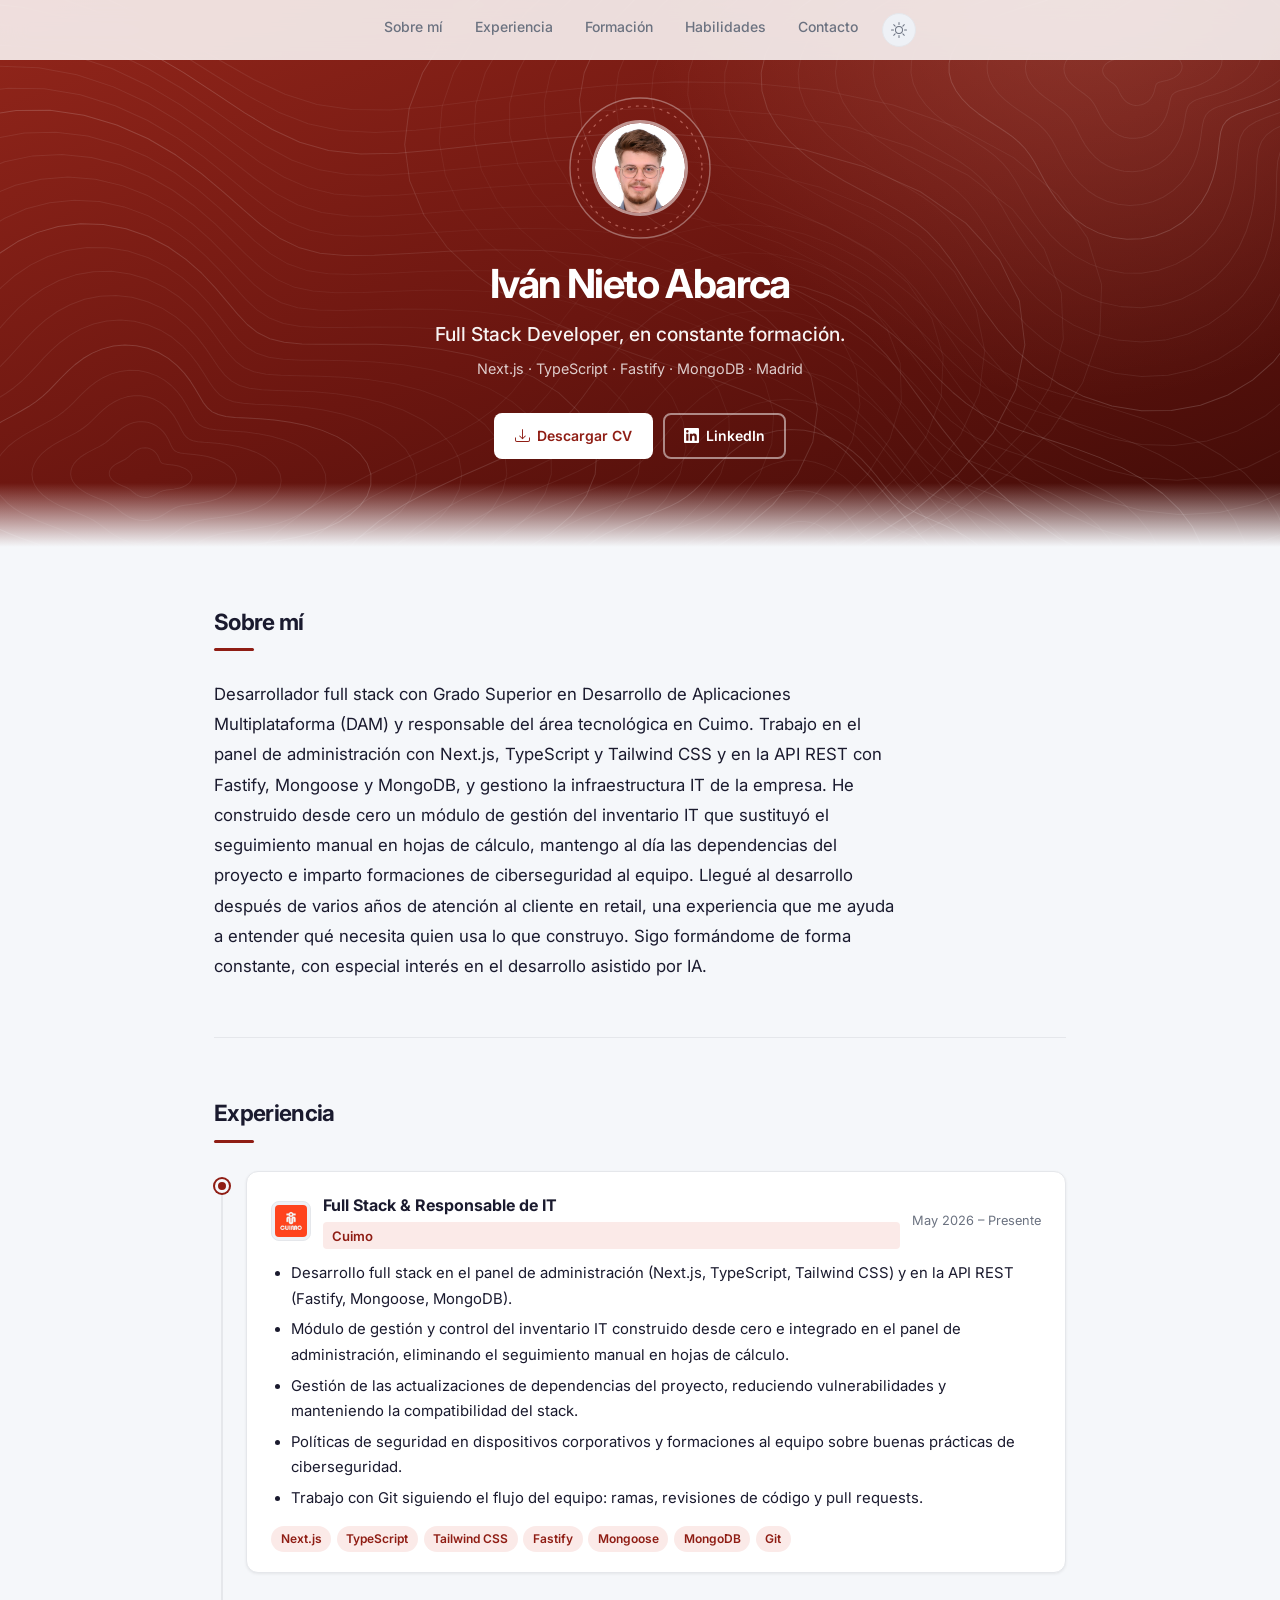
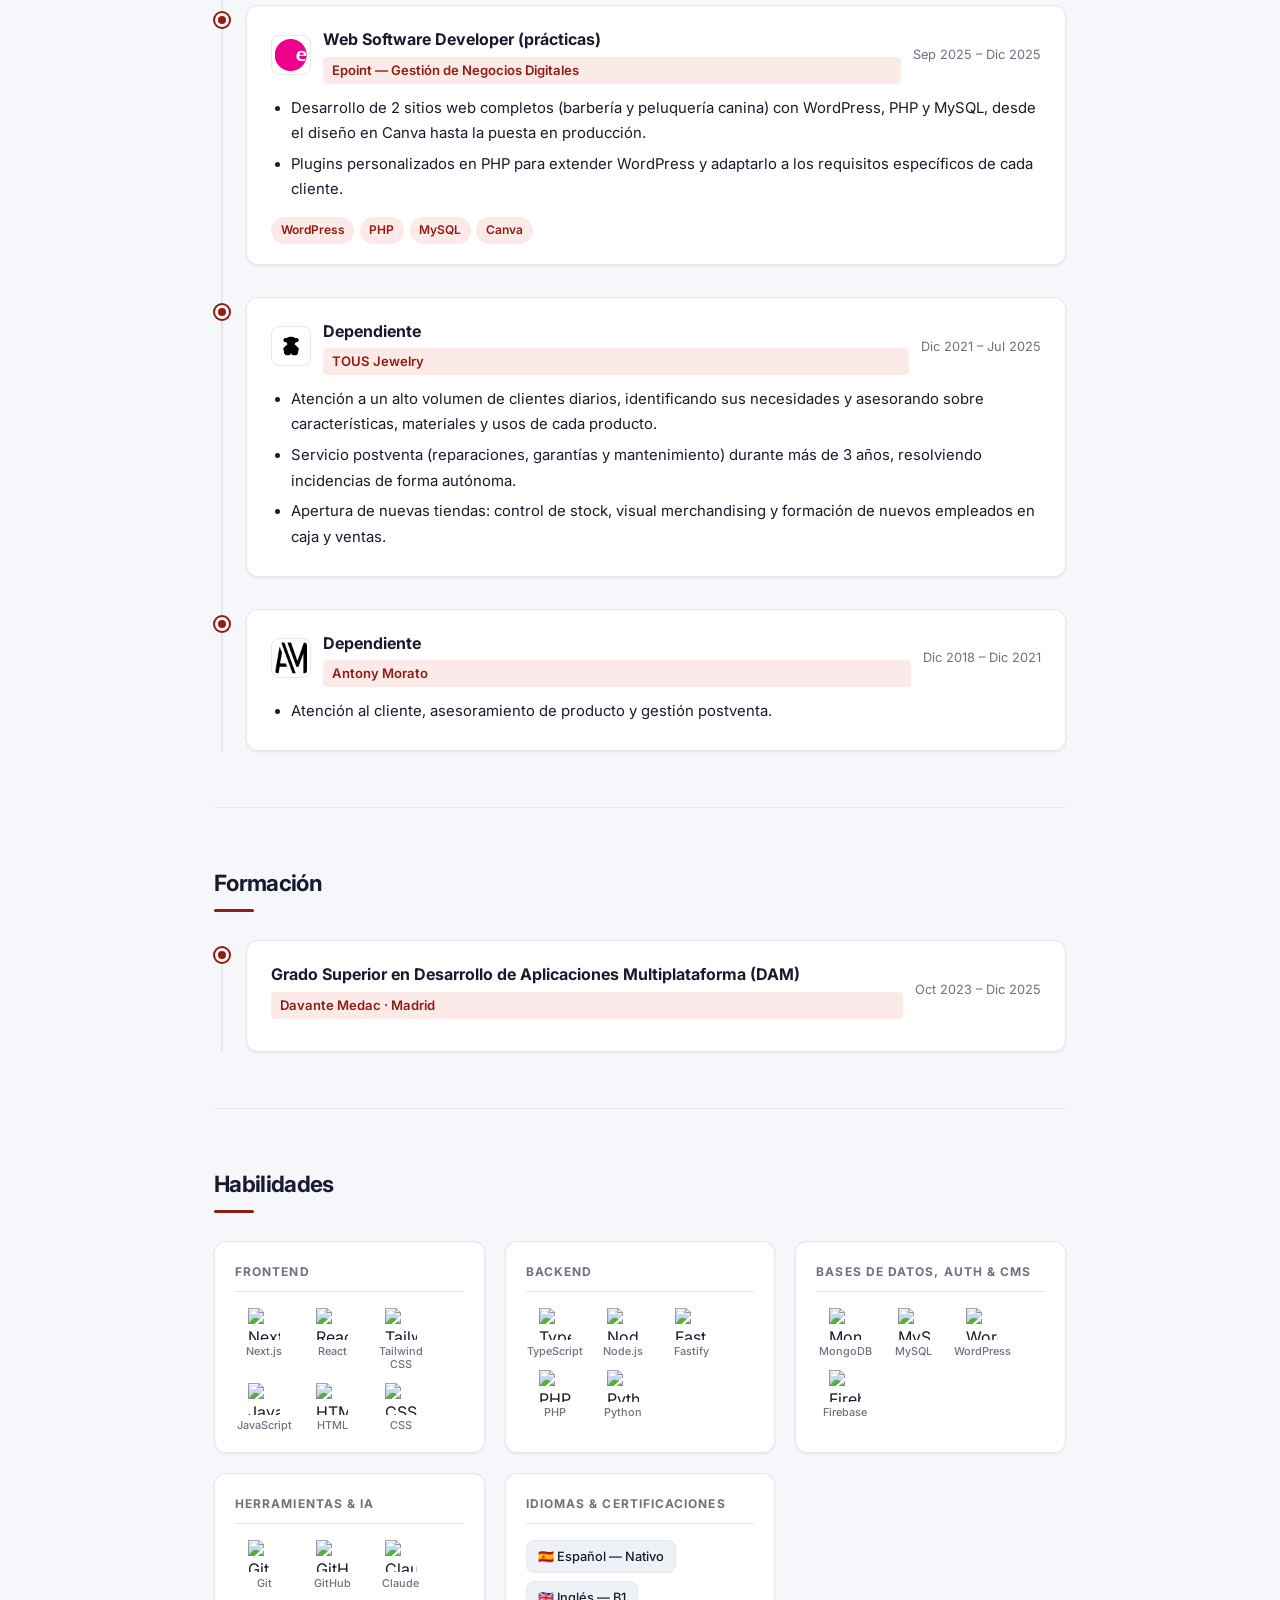
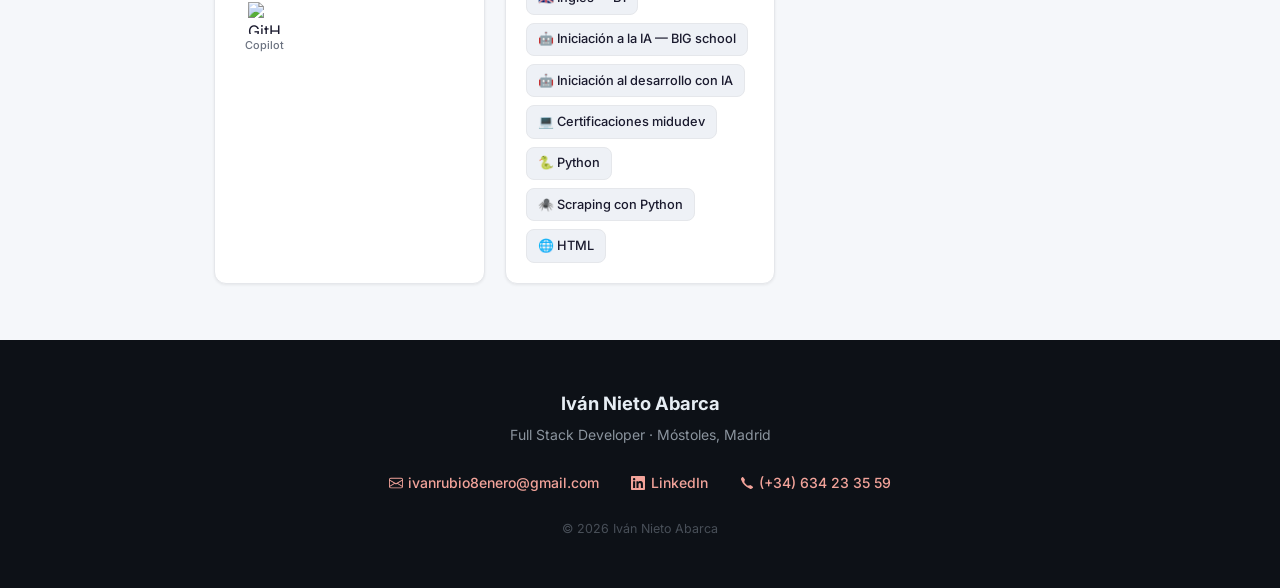
==== index.html @ 448c8f2a "feat: align content with resume and add education section" ====
<!doctype html>
<html lang="es" data-theme="auto">
<head>
  <meta charset="utf-8">
  <meta name="viewport" content="width=device-width,initial-scale=1">
  <title>Iván Nieto Abarca — Full Stack Developer</title>
  <link rel="preconnect" href="https://fonts.googleapis.com">
  <link rel="preconnect" href="https://fonts.gstatic.com" crossorigin>
  <link href="https://fonts.googleapis.com/css2?family=Inter:wght@400;500;600;700&display=swap" rel="stylesheet">
  <link rel="stylesheet" href="assets/style.css">
  <link rel="icon" href="assets/favicon.svg" type="image/svg+xml">
  <link rel="icon" href="assets/favicon-32.png" type="image/png" sizes="32x32">
  <link rel="apple-touch-icon" href="assets/apple-touch-icon.png">
  <meta name="description" content="Portfolio profesional de Iván Nieto Abarca — Full Stack Developer especializado en Next.js, TypeScript, Fastify y MongoDB. Madrid, España.">
  <meta property="og:title" content="Iván Nieto Abarca — Full Stack Developer">
  <meta property="og:description" content="Portfolio de Iván Nieto Abarca, Full Stack Developer en Cuimo. Next.js, TypeScript, Fastify y MongoDB. Madrid, España.">
  <meta property="og:type" content="website">
  <meta property="og:url" content="https://niet8.github.io/">
  <meta property="og:image" content="https://niet8.github.io/assets/og-image.jpg">
  <meta property="og:image:width" content="1200">
  <meta property="og:image:height" content="630">
  <meta property="og:image:alt" content="Iván Nieto Abarca — Full Stack Developer">
  <meta name="twitter:card" content="summary_large_image">
</head>
<body>

  <nav class="navbar" id="navbar">
    <div class="nav-container">
      <div class="nav-right">
        <ul class="nav-links">
          <li><a href="#about">Sobre mí</a></li>
          <li><a href="#experience">Experiencia</a></li>
          <li><a href="#education">Formación</a></li>
          <li><a href="#skills">Habilidades</a></li>
          <li><a href="#contact">Contacto</a></li>
        </ul>
        <button class="theme-btn" id="themeBtn" aria-label="Cambiar modo claro/oscuro">
          <span class="theme-icon theme-icon--light" aria-hidden="true">
            <svg xmlns="http://www.w3.org/2000/svg" width="16" height="16" fill="currentColor" viewBox="0 0 16 16"><path d="M8 11a3 3 0 1 1 0-6 3 3 0 0 1 0 6zm0 1a4 4 0 1 0 0-8 4 4 0 0 0 0 8zM8 0a.5.5 0 0 1 .5.5v2a.5.5 0 0 1-1 0v-2A.5.5 0 0 1 8 0zm0 13a.5.5 0 0 1 .5.5v2a.5.5 0 0 1-1 0v-2A.5.5 0 0 1 8 13zm8-5a.5.5 0 0 1-.5.5h-2a.5.5 0 0 1 0-1h2a.5.5 0 0 1 .5.5zM3 8a.5.5 0 0 1-.5.5h-2a.5.5 0 0 1 0-1h2A.5.5 0 0 1 3 8zm10.657-5.657a.5.5 0 0 1 0 .707l-1.414 1.415a.5.5 0 1 1-.707-.708l1.414-1.414a.5.5 0 0 1 .707 0zm-9.193 9.193a.5.5 0 0 1 0 .707L3.05 13.657a.5.5 0 0 1-.707-.707l1.414-1.414a.5.5 0 0 1 .707 0zm9.193 2.121a.5.5 0 0 1-.707 0l-1.414-1.414a.5.5 0 0 1 .707-.707l1.414 1.414a.5.5 0 0 1 0 .707zM4.464 4.465a.5.5 0 0 1-.707 0L2.343 3.05a.5.5 0 1 1 .707-.707l1.414 1.414a.5.5 0 0 1 0 .708z"/></svg>
          </span>
          <span class="theme-icon theme-icon--dark" aria-hidden="true">
            <svg xmlns="http://www.w3.org/2000/svg" width="16" height="16" fill="currentColor" viewBox="0 0 16 16"><path d="M6 .278a.768.768 0 0 1 .08.858 7.208 7.208 0 0 0-.878 3.46c0 4.021 3.278 7.277 7.318 7.277.527 0 1.04-.055 1.533-.16a.787.787 0 0 1 .81.316.733.733 0 0 1-.031.893A8.349 8.349 0 0 1 8.344 16C3.734 16 0 12.286 0 7.71 0 4.266 2.114 1.312 5.124.06A.752.752 0 0 1 6 .278z"/></svg>
          </span>
        </button>
      </div>
    </div>
  </nav>

  <header class="hero">
    <div class="hero-inner">
      <svg class="hero-ring" viewBox="0 0 150 150" fill="none" aria-hidden="true">
        <circle cx="75" cy="75" r="70" stroke="#ffffff" stroke-opacity="0.35" stroke-width="1.4"/>
        <circle cx="75" cy="75" r="62" stroke="#ffb4a8" stroke-opacity="0.45" stroke-width="1.2" stroke-dasharray="2 6" stroke-linecap="round"/>
      </svg>
      <div class="avatar">
        <img
          src="images/profile.jpg"
          alt="Iván Nieto Abarca"
          class="avatar-photo"
          onerror="this.style.display='none';this.nextElementSibling.style.display='flex'"
        >
        <span class="avatar-initials" aria-hidden="true">IN</span>
      </div>
      <h1>Iván Nieto Abarca</h1>
      <p class="hero-tagline">Full Stack Developer, en constante formación.</p>
      <p class="hero-sub">Next.js · TypeScript · Fastify · MongoDB · Madrid</p>
      <div class="hero-cta">
        <a class="btn btn-white" href="files/Ivan_Nieto_Abarca_CV.pdf" download>
          <svg xmlns="http://www.w3.org/2000/svg" width="15" height="15" fill="currentColor" viewBox="0 0 16 16" aria-hidden="true"><path d="M.5 9.9a.5.5 0 0 1 .5.5v2.5a1 1 0 0 0 1 1h12a1 1 0 0 0 1-1v-2.5a.5.5 0 0 1 1 0v2.5a2 2 0 0 1-2 2H2a2 2 0 0 1-2-2v-2.5a.5.5 0 0 1 .5-.5z"/><path d="M7.646 11.854a.5.5 0 0 0 .708 0l3-3a.5.5 0 0 0-.708-.708L8.5 10.293V1.5a.5.5 0 0 0-1 0v8.793L5.354 8.146a.5.5 0 1 0-.708.708l3 3z"/></svg>
          Descargar CV
        </a>
        <a class="btn btn-outline-white" href="https://www.linkedin.com/in/ivannietoabarca/" target="_blank" rel="noopener noreferrer">
          <svg xmlns="http://www.w3.org/2000/svg" width="15" height="15" fill="currentColor" viewBox="0 0 24 24" aria-hidden="true"><path d="M20.447 20.452h-3.554v-5.569c0-1.328-.027-3.037-1.852-3.037-1.853 0-2.136 1.445-2.136 2.939v5.667H9.351V9h3.414v1.561h.046c.477-.9 1.637-1.85 3.37-1.85 3.601 0 4.267 2.37 4.267 5.455v6.286zM5.337 7.433a2.062 2.062 0 01-2.063-2.065 2.064 2.064 0 112.063 2.065zm1.782 13.019H3.555V9h3.564v11.452zM22.225 0H1.771C.792 0 0 .774 0 1.729v20.542C0 23.227.792 24 1.771 24h20.451C23.2 24 24 23.227 24 22.271V1.729C24 .774 23.2 0 22.222 0h.003z"/></svg>
          LinkedIn
        </a>
      </div>
    </div>
  </header>

  <main>
    <div class="container">

      <section id="about" class="section reveal">
        <h2 class="section-title">Sobre mí</h2>
        <p class="about-text">Desarrollador full stack con Grado Superior en Desarrollo de Aplicaciones Multiplataforma (DAM) y responsable del área tecnológica en Cuimo. Trabajo en el panel de administración con Next.js, TypeScript y Tailwind CSS y en la API REST con Fastify, Mongoose y MongoDB, y gestiono la infraestructura IT de la empresa. He construido desde cero un módulo de gestión del inventario IT que sustituyó el seguimiento manual en hojas de cálculo, mantengo al día las dependencias del proyecto e imparto formaciones de ciberseguridad al equipo. Llegué al desarrollo después de varios años de atención al cliente en retail, una experiencia que me ayuda a entender qué necesita quien usa lo que construyo. Sigo formándome de forma constante, con especial interés en el desarrollo asistido por IA.</p>
      </section>

      <section id="experience" class="section reveal">
        <h2 class="section-title">Experiencia</h2>
        <div class="timeline">

          <div class="timeline-item reveal">
            <div class="timeline-marker"></div>
            <div class="timeline-body">
              <div class="timeline-meta">
                <img src="images/logos/cuimo.jpeg" alt="Cuimo" class="company-logo">
                <div class="timeline-meta-text">
                  <h3 class="timeline-role">Full Stack &amp; Responsable de IT</h3>
                  <span class="timeline-company">Cuimo</span>
                </div>
                <time class="timeline-date">May 2026 – Presente</time>
              </div>
              <ul>
                <li>Desarrollo full stack en el panel de administración (Next.js, TypeScript, Tailwind CSS) y en la API REST (Fastify, Mongoose, MongoDB).</li>
                <li>Módulo de gestión y control del inventario IT construido desde cero e integrado en el panel de administración, eliminando el seguimiento manual en hojas de cálculo.</li>
                <li>Gestión de las actualizaciones de dependencias del proyecto, reduciendo vulnerabilidades y manteniendo la compatibilidad del stack.</li>
                <li>Políticas de seguridad en dispositivos corporativos y formaciones al equipo sobre buenas prácticas de ciberseguridad.</li>
                <li>Trabajo con Git siguiendo el flujo del equipo: ramas, revisiones de código y pull requests.</li>
              </ul>
              <div class="stack-tags">
                <span class="tag">Next.js</span><span class="tag">TypeScript</span><span class="tag">Tailwind CSS</span><span class="tag">Fastify</span><span class="tag">Mongoose</span><span class="tag">MongoDB</span><span class="tag">Git</span>
              </div>
            </div>
          </div>

          <div class="timeline-item reveal">
            <div class="timeline-marker"></div>
            <div class="timeline-body">
              <div class="timeline-meta">
                <img src="images/logos/epoint.png" alt="Epoint" class="company-logo logo-light-bg">
                <div class="timeline-meta-text">
                  <h3 class="timeline-role">Web Software Developer (prácticas)</h3>
                  <span class="timeline-company">Epoint — Gestión de Negocios Digitales</span>
                </div>
                <time class="timeline-date">Sep 2025 – Dic 2025</time>
              </div>
              <ul>
                <li>Desarrollo de 2 sitios web completos (barbería y peluquería canina) con WordPress, PHP y MySQL, desde el diseño en Canva hasta la puesta en producción.</li>
                <li>Plugins personalizados en PHP para extender WordPress y adaptarlo a los requisitos específicos de cada cliente.</li>
              </ul>
              <div class="stack-tags">
                <span class="tag">WordPress</span><span class="tag">PHP</span><span class="tag">MySQL</span><span class="tag">Canva</span>
              </div>
            </div>
          </div>

          <div class="timeline-item reveal">
            <div class="timeline-marker"></div>
            <div class="timeline-body">
              <div class="timeline-meta">
                <img src="images/logos/tous.png" alt="TOUS" class="company-logo logo-light-bg">
                <div class="timeline-meta-text">
                  <h3 class="timeline-role">Dependiente</h3>
                  <span class="timeline-company">TOUS Jewelry</span>
                </div>
                <time class="timeline-date">Dic 2021 – Jul 2025</time>
              </div>
              <ul>
                <li>Atención a un alto volumen de clientes diarios, identificando sus necesidades y asesorando sobre características, materiales y usos de cada producto.</li>
                <li>Servicio postventa (reparaciones, garantías y mantenimiento) durante más de 3 años, resolviendo incidencias de forma autónoma.</li>
                <li>Apertura de nuevas tiendas: control de stock, visual merchandising y formación de nuevos empleados en caja y ventas.</li>
              </ul>
            </div>
          </div>

          <div class="timeline-item reveal">
            <div class="timeline-marker"></div>
            <div class="timeline-body">
              <div class="timeline-meta">
                <img src="images/logos/antony-morato.png" alt="Antony Morato" class="company-logo logo-light-bg">
                <div class="timeline-meta-text">
                  <h3 class="timeline-role">Dependiente</h3>
                  <span class="timeline-company">Antony Morato</span>
                </div>
                <time class="timeline-date">Dic 2018 – Dic 2021</time>
              </div>
              <ul>
                <li>Atención al cliente, asesoramiento de producto y gestión postventa.</li>
              </ul>
            </div>
          </div>

        </div>
      </section>

      <section id="education" class="section reveal">
        <h2 class="section-title">Formación</h2>
        <div class="timeline">

          <div class="timeline-item reveal">
            <div class="timeline-marker"></div>
            <div class="timeline-body">
              <div class="timeline-meta">
                <div class="timeline-meta-text">
                  <h3 class="timeline-role">Grado Superior en Desarrollo de Aplicaciones Multiplataforma (DAM)</h3>
                  <span class="timeline-company">Davante Medac · Madrid</span>
                </div>
                <time class="timeline-date">Oct 2023 – Dic 2025</time>
              </div>
            </div>
          </div>

        </div>
      </section>

      <section id="skills" class="section reveal">
        <h2 class="section-title">Habilidades</h2>
        <div class="skills-grid">

          <div class="skill-category">
            <h3>Frontend</h3>
            <div class="skill-items">
              <div class="skill-item">
                <img src="https://cdn.simpleicons.org/nextdotjs/000000" alt="Next.js" width="32" height="32" class="icon-dark">
                <span>Next.js</span>
              </div>
              <div class="skill-item">
                <img src="https://cdn.jsdelivr.net/gh/devicons/devicon@v2.16.0/icons/react/react-original.svg" alt="React" width="32" height="32">
                <span>React</span>
              </div>
              <div class="skill-item">
                <img src="https://cdn.jsdelivr.net/gh/devicons/devicon@v2.16.0/icons/tailwindcss/tailwindcss-original.svg" alt="Tailwind CSS" width="32" height="32">
                <span>Tailwind CSS</span>
              </div>
              <div class="skill-item">
                <img src="https://cdn.jsdelivr.net/gh/devicons/devicon@v2.16.0/icons/javascript/javascript-original.svg" alt="JavaScript" width="32" height="32">
                <span>JavaScript</span>
              </div>
              <div class="skill-item">
                <img src="https://cdn.jsdelivr.net/gh/devicons/devicon@v2.16.0/icons/html5/html5-original.svg" alt="HTML" width="32" height="32">
                <span>HTML</span>
              </div>
              <div class="skill-item">
                <img src="https://cdn.jsdelivr.net/gh/devicons/devicon@v2.16.0/icons/css3/css3-original.svg" alt="CSS" width="32" height="32">
                <span>CSS</span>
              </div>
            </div>
          </div>

          <div class="skill-category">
            <h3>Backend</h3>
            <div class="skill-items">
              <div class="skill-item">
                <img src="https://cdn.jsdelivr.net/gh/devicons/devicon@v2.16.0/icons/typescript/typescript-original.svg" alt="TypeScript" width="32" height="32">
                <span>TypeScript</span>
              </div>
              <div class="skill-item">
                <img src="https://cdn.jsdelivr.net/gh/devicons/devicon@v2.16.0/icons/nodejs/nodejs-original.svg" alt="Node.js" width="32" height="32">
                <span>Node.js</span>
              </div>
              <div class="skill-item">
                <img src="https://cdn.jsdelivr.net/gh/devicons/devicon@v2.16.0/icons/fastify/fastify-original.svg" alt="Fastify" width="32" height="32" class="icon-dark">
                <span>Fastify</span>
              </div>
              <div class="skill-item">
                <img src="https://cdn.jsdelivr.net/gh/devicons/devicon@v2.16.0/icons/php/php-original.svg" alt="PHP" width="32" height="32">
                <span>PHP</span>
              </div>
              <div class="skill-item">
                <img src="https://cdn.jsdelivr.net/gh/devicons/devicon@v2.16.0/icons/python/python-original.svg" alt="Python" width="32" height="32">
                <span>Python</span>
              </div>
            </div>
          </div>

          <div class="skill-category">
            <h3>Bases de datos, Auth &amp; CMS</h3>
            <div class="skill-items">
              <div class="skill-item">
                <img src="https://cdn.jsdelivr.net/gh/devicons/devicon@v2.16.0/icons/mongodb/mongodb-original.svg" alt="MongoDB" width="32" height="32">
                <span>MongoDB</span>
              </div>
              <div class="skill-item">
                <img src="https://cdn.jsdelivr.net/gh/devicons/devicon@v2.16.0/icons/mysql/mysql-original.svg" alt="MySQL" width="32" height="32">
                <span>MySQL</span>
              </div>
              <div class="skill-item">
                <img src="https://cdn.jsdelivr.net/gh/devicons/devicon@v2.16.0/icons/wordpress/wordpress-plain.svg" alt="WordPress" width="32" height="32" class="icon-dark">
                <span>WordPress</span>
              </div>
              <div class="skill-item">
                <img src="https://cdn.jsdelivr.net/gh/devicons/devicon@v2.16.0/icons/firebase/firebase-plain.svg" alt="Firebase" width="32" height="32">
                <span>Firebase</span>
              </div>
            </div>
          </div>

          <div class="skill-category">
            <h3>Herramientas &amp; IA</h3>
            <div class="skill-items">
              <div class="skill-item">
                <img src="https://cdn.jsdelivr.net/gh/devicons/devicon@v2.16.0/icons/git/git-original.svg" alt="Git" width="32" height="32">
                <span>Git</span>
              </div>
              <div class="skill-item">
                <img src="https://cdn.jsdelivr.net/gh/devicons/devicon@v2.16.0/icons/github/github-original.svg" alt="GitHub" width="32" height="32" class="icon-dark">
                <span>GitHub</span>
              </div>
              <div class="skill-item">
                <img src="https://cdn.simpleicons.org/claude/D97757" alt="Claude" width="32" height="32">
                <span>Claude</span>
              </div>
              <div class="skill-item">
                <img src="https://cdn.simpleicons.org/githubcopilot/000000" alt="GitHub Copilot" width="32" height="32" class="icon-dark">
                <span>Copilot</span>
              </div>
            </div>
          </div>

          <div class="skill-category">
            <h3>Idiomas &amp; Certificaciones</h3>
            <div class="cert-list">
              <span class="cert-badge">🇪🇸 Español — Nativo</span>
              <span class="cert-badge">🇬🇧 Inglés — B1</span>
              <span class="cert-badge">🤖 Iniciación a la IA — BIG school</span>
              <span class="cert-badge">🤖 Iniciación al desarrollo con IA</span>
              <span class="cert-badge">💻 Certificaciones midudev</span>
              <span class="cert-badge">🐍 Python</span>
              <span class="cert-badge">🕷️ Scraping con Python</span>
              <span class="cert-badge">🌐 HTML</span>
            </div>
          </div>

        </div>
      </section>

    </div>
  </main>

  <footer id="contact" class="footer">
    <div class="footer-inner">
      <p class="footer-name">Iván Nieto Abarca</p>
      <p class="footer-role">Full Stack Developer · Móstoles, Madrid</p>
      <div class="footer-links">
        <a href="mailto:ivanrubio8enero@gmail.com">
          <svg xmlns="http://www.w3.org/2000/svg" width="14" height="14" fill="currentColor" viewBox="0 0 16 16" aria-hidden="true"><path d="M0 4a2 2 0 0 1 2-2h12a2 2 0 0 1 2 2v8a2 2 0 0 1-2 2H2a2 2 0 0 1-2-2V4Zm2-1a1 1 0 0 0-1 1v.217l7 4.2 7-4.2V4a1 1 0 0 0-1-1H2Zm13 2.383-4.708 2.825L15 11.105V5.383Zm-.034 6.876-5.64-3.471L8 9.583l-1.326-.795-5.64 3.47A1 1 0 0 0 2 13h12a1 1 0 0 0 .966-.741ZM1 11.105l4.708-2.897L1 5.383v5.722Z"/></svg>
          ivanrubio8enero@gmail.com
        </a>
        <a href="https://www.linkedin.com/in/ivannietoabarca/" target="_blank" rel="noopener noreferrer">
          <svg xmlns="http://www.w3.org/2000/svg" width="14" height="14" fill="currentColor" viewBox="0 0 24 24" aria-hidden="true"><path d="M20.447 20.452h-3.554v-5.569c0-1.328-.027-3.037-1.852-3.037-1.853 0-2.136 1.445-2.136 2.939v5.667H9.351V9h3.414v1.561h.046c.477-.9 1.637-1.85 3.37-1.85 3.601 0 4.267 2.37 4.267 5.455v6.286zM5.337 7.433a2.062 2.062 0 01-2.063-2.065 2.064 2.064 0 112.063 2.065zm1.782 13.019H3.555V9h3.564v11.452zM22.225 0H1.771C.792 0 0 .774 0 1.729v20.542C0 23.227.792 24 1.771 24h20.451C23.2 24 24 23.227 24 22.271V1.729C24 .774 23.2 0 22.222 0h.003z"/></svg>
          LinkedIn
        </a>
        <a href="tel:+34634233559">
          <svg xmlns="http://www.w3.org/2000/svg" width="14" height="14" fill="currentColor" viewBox="0 0 16 16" aria-hidden="true"><path d="M3.654 1.328a.678.678 0 0 0-1.015-.063L1.605 2.3c-.483.484-.661 1.169-.45 1.77a17.568 17.568 0 0 0 4.168 6.608 17.569 17.569 0 0 0 6.608 4.168c.601.211 1.286.033 1.77-.45l1.034-1.034a.678.678 0 0 0-.063-1.015l-2.307-1.794a.678.678 0 0 0-.58-.122l-2.19.547a1.745 1.745 0 0 1-1.657-.459L5.482 8.062a1.745 1.745 0 0 1-.46-1.657l.548-2.19a.678.678 0 0 0-.122-.58L3.654 1.328z"/></svg>
          (+34) 634 23 35 59
        </a>
      </div>
      <p class="footer-copy">© 2026 Iván Nieto Abarca</p>
    </div>
  </footer>

  <script>
    // ── Theme toggle ──────────────────────────────────────────
    const html = document.documentElement;
    const themeBtn = document.getElementById('themeBtn');

    function getSystemTheme() {
      return window.matchMedia('(prefers-color-scheme: dark)').matches ? 'dark' : 'light';
    }

    function applyTheme(theme) {
      const resolved = theme === 'auto' ? getSystemTheme() : theme;
      html.setAttribute('data-theme', resolved);
      localStorage.setItem('theme', theme);
      themeBtn.setAttribute('aria-label',
        resolved === 'dark' ? 'Cambiar a modo claro' : 'Cambiar a modo oscuro');
    }

    // Init: respect stored preference or system default
    applyTheme(localStorage.getItem('theme') || 'auto');

    themeBtn.addEventListener('click', () => {
      const current = html.getAttribute('data-theme');
      applyTheme(current === 'dark' ? 'light' : 'dark');
    });

    // Keep in sync if user changes OS theme and no manual override
    window.matchMedia('(prefers-color-scheme: dark)').addEventListener('change', () => {
      if (!localStorage.getItem('theme') || localStorage.getItem('theme') === 'auto') {
        applyTheme('auto');
      }
    });

    // ── Navbar shadow on scroll ───────────────────────────────
    const navbar = document.getElementById('navbar');
    window.addEventListener('scroll', () => {
      navbar.classList.toggle('scrolled', window.scrollY > 20);
    }, { passive: true });

    // ── Active section in navbar ──────────────────────────────
    const navLinks = [...document.querySelectorAll('.nav-links a')];
    const navSections = navLinks.map(a => document.querySelector(a.getAttribute('href')));
    let lockedId = null;
    let lockTimer;

    function setActive(id) {
      navLinks.forEach(a => {
        const isActive = a.getAttribute('href') === '#' + id;
        a.classList.toggle('active', isActive);
        if (isActive) a.setAttribute('aria-current', 'location');
        else a.removeAttribute('aria-current');
      });
    }

    function currentSectionId() {
      const atBottom = window.innerHeight + window.scrollY >= document.documentElement.scrollHeight - 2;
      if (atBottom) return navSections[navSections.length - 1].id;
      const line = navbar.offsetHeight + window.innerHeight * 0.3;
      let current = null;
      navSections.forEach(s => {
        if (s.getBoundingClientRect().top <= line) current = s.id;
      });
      return current;
    }

    function releaseLockSoon() {
      clearTimeout(lockTimer);
      lockTimer = setTimeout(() => { lockedId = null; }, 150);
    }

    navLinks.forEach(a => {
      a.addEventListener('click', () => {
        lockedId = a.getAttribute('href').slice(1);
        setActive(lockedId);
        releaseLockSoon();
      });
    });

    window.addEventListener('scroll', () => {
      if (lockedId) releaseLockSoon();
      else setActive(currentSectionId());
    }, { passive: true });

    setActive(currentSectionId());

    // ── Reveal animations ─────────────────────────────────────
    const observer = new IntersectionObserver((entries) => {
      entries.forEach(entry => {
        if (entry.isIntersecting) {
          entry.target.classList.add('visible');
          observer.unobserve(entry.target);
        }
      });
    }, { threshold: 0.1 });

    document.querySelectorAll('.reveal').forEach(el => observer.observe(el));
  </script>

</body>
</html>
---- assets/style.css ----
/* =============================================
   Portfolio — Iván Nieto Abarca
   ============================================= */

/* Variables */
:root {
  --bg: #f5f7fa;
  --surface: #ffffff;
  --surface-2: #eef1f6;
  --accent: #8f1d14;
  --accent-dark: #6b1610;
  --accent-deep: #3f0b07;
  --text: #1a1a2e;
  --text-muted: #6b7280;
  --border: #e5e7eb;
  --tag-bg: #fbeae8;
  --tag-color: #8f1d14;
  --shadow-sm: 0 1px 3px rgba(0, 0, 0, 0.07);
  --shadow-md: 0 4px 16px rgba(0, 0, 0, 0.08);
  --radius: 12px;
  --radius-sm: 8px;
  --navbar-h: 60px;
  --ease: 0.3s ease;
}

@media (prefers-color-scheme: dark) {
  :root:not([data-theme="light"]) {
    --bg: #0d1117;
    --surface: #161b22;
    --surface-2: #1c2128;
    --text: #e6edf3;
    --text-muted: #8b949e;
    --border: #30363d;
    --accent: #e8796d;
    --tag-bg: #3a1512;
    --tag-color: #f2a39a;
    --shadow-sm: 0 1px 3px rgba(0, 0, 0, 0.4);
    --shadow-md: 0 4px 16px rgba(0, 0, 0, 0.4);
  }
}

[data-theme="dark"] {
    --bg: #0d1117;
    --surface: #161b22;
    --surface-2: #1c2128;
    --text: #e6edf3;
    --text-muted: #8b949e;
    --border: #30363d;
    --accent: #e8796d;
    --tag-bg: #3a1512;
    --tag-color: #f2a39a;
    --shadow-sm: 0 1px 3px rgba(0, 0, 0, 0.4);
    --shadow-md: 0 4px 16px rgba(0, 0, 0, 0.4);
}

[data-theme="light"] {
    --bg: #f5f7fa;
    --surface: #ffffff;
    --surface-2: #eef1f6;
    --text: #1a1a2e;
    --text-muted: #6b7280;
    --border: #e5e7eb;
    --tag-bg: #fbeae8;
    --tag-color: #8f1d14;
    --shadow-sm: 0 1px 3px rgba(0, 0, 0, 0.07);
    --shadow-md: 0 4px 16px rgba(0, 0, 0, 0.08);
}

/* Reset */
*, *::before, *::after { box-sizing: border-box; margin: 0; padding: 0; }
html { scroll-behavior: smooth; scroll-padding-top: var(--navbar-h); }
body {
  font-family: 'Inter', -apple-system, BlinkMacSystemFont, 'Segoe UI', Roboto, Arial, sans-serif;
  background: var(--bg);
  color: var(--text);
  line-height: 1.7;
  font-size: 1rem;
  -webkit-font-smoothing: antialiased;
}
img { max-width: 100%; height: auto; display: block; }
a { color: var(--accent); text-decoration: none; }
ul { padding-left: 1.25rem; }
li { margin-bottom: 0.35rem; }

/* Container */
.container {
  max-width: 900px;
  margin: 0 auto;
  padding: 0 1.5rem;
}

/* =============================================
   NAVBAR
   ============================================= */
.navbar {
  position: fixed;
  top: 0; left: 0; right: 0;
  height: var(--navbar-h);
  background: rgba(255, 255, 255, 0.85);
  backdrop-filter: blur(12px);
  -webkit-backdrop-filter: blur(12px);
  border-bottom: 1px solid transparent;
  z-index: 100;
  transition: border-color var(--ease), box-shadow var(--ease), background var(--ease);
}

@media (prefers-color-scheme: dark) {
  .navbar:not([data-theme="light"] .navbar) { background: rgba(13, 17, 23, 0.85); }
}
[data-theme="dark"] .navbar { background: rgba(13, 17, 23, 0.85); }
[data-theme="light"] .navbar { background: rgba(255, 255, 255, 0.85); }

.navbar.scrolled {
  border-color: var(--border);
  box-shadow: var(--shadow-sm);
}

.nav-container {
  max-width: 900px;
  margin: 0 auto;
  padding: 0 1.5rem;
  height: 100%;
  display: flex;
  align-items: center;
  justify-content: center;
}

.nav-right {
  display: flex;
  align-items: center;
  gap: 1.5rem;
}

.nav-links {
  list-style: none;
  display: flex;
  gap: 2rem;
  align-items: center;
}

.nav-links a {
  position: relative;
  white-space: nowrap;
  color: var(--text-muted);
  font-size: 0.875rem;
  font-weight: 500;
  transition: color var(--ease);
}

.nav-links a::after {
  content: '';
  position: absolute;
  left: 0;
  right: 0;
  bottom: -6px;
  height: 2px;
  border-radius: 2px;
  background: var(--accent);
  transform: scaleX(0);
  transition: transform var(--ease);
}

.nav-links a:hover,
.nav-links a.active { color: var(--accent); }
.nav-links a.active::after { transform: scaleX(1); }

/* Theme toggle button */
.theme-btn {
  background: var(--surface-2);
  border: 1px solid var(--border);
  border-radius: 999px;
  width: 34px;
  height: 34px;
  display: flex;
  align-items: center;
  justify-content: center;
  cursor: pointer;
  color: var(--text-muted);
  transition: background var(--ease), color var(--ease), border-color var(--ease);
  flex-shrink: 0;
}
.theme-btn:hover {
  background: var(--border);
  color: var(--accent);
}

/* Show/hide the correct icon based on active theme */
.theme-icon--dark  { display: none; }
.theme-icon--light { display: flex; }

[data-theme="dark"] .theme-icon--dark  { display: flex; }
[data-theme="dark"] .theme-icon--light { display: none; }

@media (prefers-color-scheme: dark) {
  html:not([data-theme="light"]) .theme-icon--dark  { display: flex; }
  html:not([data-theme="light"]) .theme-icon--light { display: none; }
}

/* =============================================
   HERO
   ============================================= */
.hero {
  padding-top: calc(var(--navbar-h) + 3.75rem);
  padding-bottom: 5.5rem;
  background:
    radial-gradient(circle 700px at 85% -10%, rgba(255, 170, 150, 0.22) 0%, rgba(255, 170, 150, 0) 65%),
    linear-gradient(160deg, #93261b 0%, var(--accent-dark) 52%, var(--accent-deep) 100%);
  text-align: center;
  color: #fff;
  position: relative;
  overflow: hidden;
}

/* Topographic contour lines over the hero gradient */
.hero::before {
  content: '';
  position: absolute;
  inset: 0;
  background: url("hero-topo.svg") center / cover no-repeat;
  /* Fade the lines behind the name so the text stays readable */
  -webkit-mask-image: radial-gradient(ellipse 45% 55% at 50% 50%, rgba(0, 0, 0, 0.3) 0%, #000 100%);
          mask-image: radial-gradient(ellipse 45% 55% at 50% 50%, rgba(0, 0, 0, 0.3) 0%, #000 100%);
  pointer-events: none;
}

/* Fade into the page background, inside the existing bottom padding */
.hero::after {
  content: '';
  position: absolute;
  left: 0;
  right: 0;
  bottom: 0;
  height: 64px;
  background: linear-gradient(to bottom, transparent, var(--bg));
  pointer-events: none;
}

.hero-ring {
  position: absolute;
  left: 50%;
  top: 48px;
  width: 150px;
  height: 150px;
  transform: translate(-50%, -50%);
  z-index: -1;
  pointer-events: none;
}

.hero-inner {
  position: relative;
  z-index: 1;
  max-width: 680px;
  margin: 0 auto;
  padding: 0 1.5rem;
}

.avatar {
  width: 96px;
  height: 96px;
  border-radius: 50%;
  background: rgba(255, 255, 255, 0.15);
  border: 3px solid rgba(255, 255, 255, 0.45);
  display: flex;
  align-items: center;
  justify-content: center;
  margin: 0 auto 2.75rem;
  overflow: hidden;
  position: relative;
}

.avatar-photo {
  width: 100%;
  height: 100%;
  object-fit: cover;
  border-radius: 50%;
  display: block;
}

.avatar-initials {
  font-size: 2rem;
  font-weight: 700;
  color: #fff;
  letter-spacing: -0.02em;
  display: none;
  align-items: center;
  justify-content: center;
  position: absolute;
  inset: 0;
}

.hero h1 {
  font-size: clamp(1.75rem, 4vw, 2.5rem);
  font-weight: 700;
  letter-spacing: -0.04em;
  line-height: 1.2;
  margin-bottom: 0.6rem;
}

.hero-tagline {
  font-size: clamp(1rem, 2.5vw, 1.2rem);
  font-weight: 500;
  opacity: 0.95;
  margin-bottom: 0.4rem;
}

.hero-sub {
  font-size: 0.9rem;
  opacity: 0.78;
  margin-bottom: 2rem;
}

.hero-cta {
  display: flex;
  gap: 0.65rem;
  justify-content: center;
  flex-wrap: wrap;
}

/* 404 */
.hero--fullscreen {
  min-height: 100vh;
  display: flex;
  align-items: center;
  justify-content: center;
  padding: 3rem 0;
}
.hero--fullscreen .hero-tagline { margin-bottom: 2rem; }

.hero-code {
  font-size: clamp(4rem, 14vw, 7rem);
  font-weight: 700;
  line-height: 1;
  letter-spacing: -0.04em;
  opacity: 0.9;
  margin-bottom: 0.75rem;
}

/* Buttons */
.btn {
  display: inline-flex;
  align-items: center;
  gap: 0.4rem;
  padding: 0.55rem 1.2rem;
  border-radius: var(--radius-sm);
  font-size: 0.875rem;
  font-weight: 600;
  transition: all var(--ease);
  border: 2px solid transparent;
  cursor: pointer;
  white-space: nowrap;
}

.btn-white {
  background: #fff;
  color: var(--accent);
}
.btn-white:hover {
  background: rgba(255, 255, 255, 0.9);
  transform: translateY(-1px);
  box-shadow: 0 4px 14px rgba(0, 0, 0, 0.2);
}

.btn-outline-white {
  background: transparent;
  color: #fff;
  border-color: rgba(255, 255, 255, 0.5);
}
.btn-outline-white:hover {
  background: rgba(255, 255, 255, 0.12);
  border-color: rgba(255, 255, 255, 0.9);
  transform: translateY(-1px);
}

/* =============================================
   SECTIONS
   ============================================= */
.section {
  padding: 3.5rem 0;
  border-bottom: 1px solid var(--border);
}
.section:last-child { border-bottom: none; }

.section-title {
  font-size: 1.4rem;
  font-weight: 700;
  letter-spacing: -0.03em;
  margin-bottom: 1.75rem;
  position: relative;
  padding-bottom: 0.65rem;
}

.section-title::after {
  content: '';
  position: absolute;
  bottom: 0; left: 0;
  width: 2.5rem;
  height: 3px;
  background: var(--accent);
  border-radius: 2px;
}

.about-text {
  font-size: 1.05rem;
  line-height: 1.8;
  max-width: 680px;
}

/* =============================================
   TIMELINE
   ============================================= */
.timeline {
  position: relative;
  padding-left: 2rem;
}

.timeline::before {
  content: '';
  position: absolute;
  left: 7px;
  top: 8px;
  bottom: 0;
  width: 2px;
  background: var(--border);
}

.timeline-item {
  position: relative;
  margin-bottom: 2rem;
}
.timeline-item:last-child { margin-bottom: 0; }

.timeline-marker {
  position: absolute;
  left: calc(-2rem + 1px);
  top: 8px;
  width: 14px;
  height: 14px;
  border-radius: 50%;
  background: var(--accent);
  border: 3px solid var(--bg);
  box-shadow: 0 0 0 2px var(--accent);
}

.timeline-body {
  background: var(--surface);
  border: 1px solid var(--border);
  border-radius: var(--radius);
  padding: 1.25rem 1.5rem;
  box-shadow: var(--shadow-sm);
  transition: box-shadow var(--ease), transform var(--ease);
}
.timeline-body:hover {
  box-shadow: var(--shadow-md);
  transform: translateY(-2px);
}

.timeline-meta {
  display: flex;
  align-items: center;
  gap: 0.75rem;
  margin-bottom: 0.75rem;
}

.company-logo {
  width: 40px;
  height: 40px;
  object-fit: contain;
  border-radius: 8px;
  border: 1px solid var(--border);
  background: var(--surface-2);
  padding: 3px;
  flex-shrink: 0;
}

.logo-light-bg {
  background: #ffffff !important;
}

.timeline-meta-text {
  display: flex;
  flex-direction: column;
  gap: 0.2rem;
  flex: 1;
  min-width: 0;
}

.timeline-role {
  font-size: 1rem;
  font-weight: 700;
  color: var(--text);
}

.timeline-company {
  font-size: 0.82rem;
  font-weight: 600;
  color: var(--accent);
  background: var(--tag-bg);
  padding: 0.15rem 0.55rem;
  border-radius: 4px;
}

.timeline-date {
  font-size: 0.8rem;
  color: var(--text-muted);
  margin-left: auto;
}

.timeline-body ul,
.timeline-body p {
  color: var(--text);
  font-size: 0.93rem;
}

.timeline-body ul { margin: 0.5rem 0 0; }
.timeline-body p { margin: 0.4rem 0; }

/* Stack tags */
.stack-tags {
  display: flex;
  flex-wrap: wrap;
  gap: 0.35rem;
  margin-top: 0.9rem;
}

.tag {
  background: var(--tag-bg);
  color: var(--tag-color);
  font-size: 0.75rem;
  font-weight: 600;
  padding: 0.2rem 0.6rem;
  border-radius: 999px;
}

/* =============================================
   SKILLS
   ============================================= */
.skills-grid {
  display: grid;
  grid-template-columns: repeat(auto-fit, minmax(230px, 1fr));
  gap: 1.25rem;
}

.skill-category {
  background: var(--surface);
  border: 1px solid var(--border);
  border-radius: var(--radius);
  padding: 1.25rem;
  box-shadow: var(--shadow-sm);
}

.skill-category h3 {
  font-size: 0.75rem;
  font-weight: 700;
  text-transform: uppercase;
  letter-spacing: 0.09em;
  color: var(--text-muted);
  margin-bottom: 1rem;
  padding-bottom: 0.5rem;
  border-bottom: 1px solid var(--border);
}

.skill-items {
  display: flex;
  flex-wrap: wrap;
  gap: 0.75rem 0.65rem;
}

.skill-item {
  display: flex;
  flex-direction: column;
  align-items: center;
  gap: 0.3rem;
  width: 58px;
}

.skill-item img {
  width: 32px;
  height: 32px;
  object-fit: contain;
  transition: transform var(--ease);
}
.skill-item:hover img { transform: scale(1.15); }

.skill-item span {
  font-size: 0.68rem;
  font-weight: 500;
  color: var(--text-muted);
  text-align: center;
  line-height: 1.2;
}

/* Dark icon inversion */
@media (prefers-color-scheme: dark) {
  html:not([data-theme="light"]) .icon-dark { filter: brightness(0) invert(0.85); }
}
[data-theme="dark"] .icon-dark { filter: brightness(0) invert(0.85); }
[data-theme="light"] .icon-dark { filter: none; }

/* Cert badges */
.cert-list {
  display: flex;
  flex-wrap: wrap;
  gap: 0.5rem;
}

.cert-badge {
  background: var(--surface-2);
  border: 1px solid var(--border);
  color: var(--text);
  font-size: 0.8rem;
  font-weight: 500;
  padding: 0.3rem 0.7rem;
  border-radius: var(--radius-sm);
}

.cert-link {
  display: inline-flex;
  align-items: center;
  gap: 0.35rem;
  transition: border-color var(--ease), color var(--ease);
}
.cert-link:hover {
  border-color: var(--accent);
  color: var(--accent);
}
.cert-ext { flex-shrink: 0; opacity: 0.6; }

/* =============================================
   FOOTER / CONTACT
   ============================================= */
.footer {
  background: #0d1117;
  color: #8b949e;
  text-align: center;
  padding: 3rem 1.5rem;
}

.footer-inner {
  max-width: 600px;
  margin: 0 auto;
}

.footer-name {
  font-size: 1.15rem;
  font-weight: 700;
  color: #e6edf3;
  margin-bottom: 0.25rem;
}

.footer-role {
  font-size: 0.875rem;
  margin-bottom: 1.5rem;
}

.footer-links {
  display: flex;
  justify-content: center;
  flex-wrap: wrap;
  gap: 0.75rem 2rem;
  margin-bottom: 1.5rem;
}

.footer-links a {
  color: #f2a39a;
  font-size: 0.875rem;
  font-weight: 500;
  display: inline-flex;
  align-items: center;
  gap: 0.35rem;
  transition: color var(--ease);
}
.footer-links a:hover { color: #fff; }

.footer-copy {
  font-size: 0.78rem;
  color: #484f58;
}

/* =============================================
   ANIMATIONS
   ============================================= */
.reveal {
  opacity: 0;
  transform: translateY(18px);
  transition: opacity 0.55s ease, transform 0.55s ease;
}

.reveal.visible {
  opacity: 1;
  transform: none;
}

/* Stagger timeline items */
.timeline-item:nth-child(1) { transition-delay: 0.05s; }
.timeline-item:nth-child(2) { transition-delay: 0.1s; }
.timeline-item:nth-child(3) { transition-delay: 0.15s; }
.timeline-item:nth-child(4) { transition-delay: 0.2s; }
.timeline-item:nth-child(5) { transition-delay: 0.25s; }
.timeline-item:nth-child(6) { transition-delay: 0.3s; }

/* =============================================
   RESPONSIVE
   ============================================= */
@media (max-width: 640px) {
  /* Navbar */
  .nav-container { padding: 0 1rem; }
  .nav-right { gap: 0.6rem; }
  .nav-links { gap: 0.55rem; }
  .nav-links a { font-size: 0.72rem; }

  /* Hero */
  .hero {
    padding-top: calc(var(--navbar-h) + 2.5rem);
    padding-bottom: 3rem;
  }
  .hero::after { height: 40px; }
  .avatar { width: 80px; height: 80px; margin-bottom: 2.25rem; }
  .hero-ring { top: 40px; width: 130px; height: 130px; }
  .hero-cta { flex-direction: column; align-items: center; }
  .btn { width: 100%; max-width: 260px; justify-content: center; }

  /* Timeline */
  .timeline { padding-left: 1.25rem; }
  .timeline::before { left: 5px; }
  .timeline-marker { left: calc(-1.25rem + 1px); width: 12px; height: 12px; }

  .timeline-body { padding: 1rem; }

  /* Meta: logo + texto encima, fecha abajo */
  .timeline-meta {
    flex-wrap: wrap;
    row-gap: 0.5rem;
  }
  .timeline-meta-text { min-width: 0; }
  .timeline-date {
    margin-left: 0;
    width: 100%;
    order: 3;
  }

  /* Rol más pequeño */
  .timeline-role { font-size: 0.92rem; }

  /* Tags más compactos */
  .tag { font-size: 0.7rem; padding: 0.15rem 0.5rem; }

  /* Skills */
  .skills-grid { grid-template-columns: 1fr; }

  /* Footer */
  .footer-links {
    flex-direction: column;
    align-items: center;
    gap: 0.65rem;
  }
}

/* Pantallas muy pequeñas (< 380px) */
@media (max-width: 380px) {
  .nav-container { padding: 0 0.5rem; }
  .nav-right { gap: 0.4rem; }
  .nav-links { gap: 0.45rem; }
  .nav-links a { font-size: 0.66rem; }
  .theme-btn { width: 30px; height: 30px; }
  .timeline-body { padding: 0.85rem 0.75rem; }
}

/* Proyectos */
.projects-grid {
  display: grid;
  gap: 1.25rem;
}

.project-card {
  background: var(--surface);
  border: 1px solid var(--border);
  border-radius: var(--radius);
  padding: 1.25rem 1.5rem;
  box-shadow: var(--shadow-sm);
  transition: box-shadow var(--ease), transform var(--ease);
}
.project-card:hover {
  box-shadow: var(--shadow-md);
  transform: translateY(-2px);
}

.project-head {
  display: flex;
  align-items: baseline;
  justify-content: space-between;
  gap: 0.75rem;
  flex-wrap: wrap;
  margin-bottom: 0.5rem;
}

.project-name {
  font-size: 1.05rem;
  font-weight: 700;
  margin: 0;
}

.project-link {
  font-size: 0.78rem;
  font-weight: 600;
  color: var(--accent);
  text-decoration: none;
  white-space: nowrap;
}
.project-link:hover { text-decoration: underline; }

.project-lead {
  color: var(--text-muted);
  margin: 0 0 0.75rem;
}

.project-card code {
  background: var(--surface-2);
  border-radius: var(--radius-sm);
  padding: 0.1rem 0.35rem;
  font-size: 0.85em;
}

@media (max-width: 380px) {
  .project-card { padding: 0.85rem 0.75rem; }
}
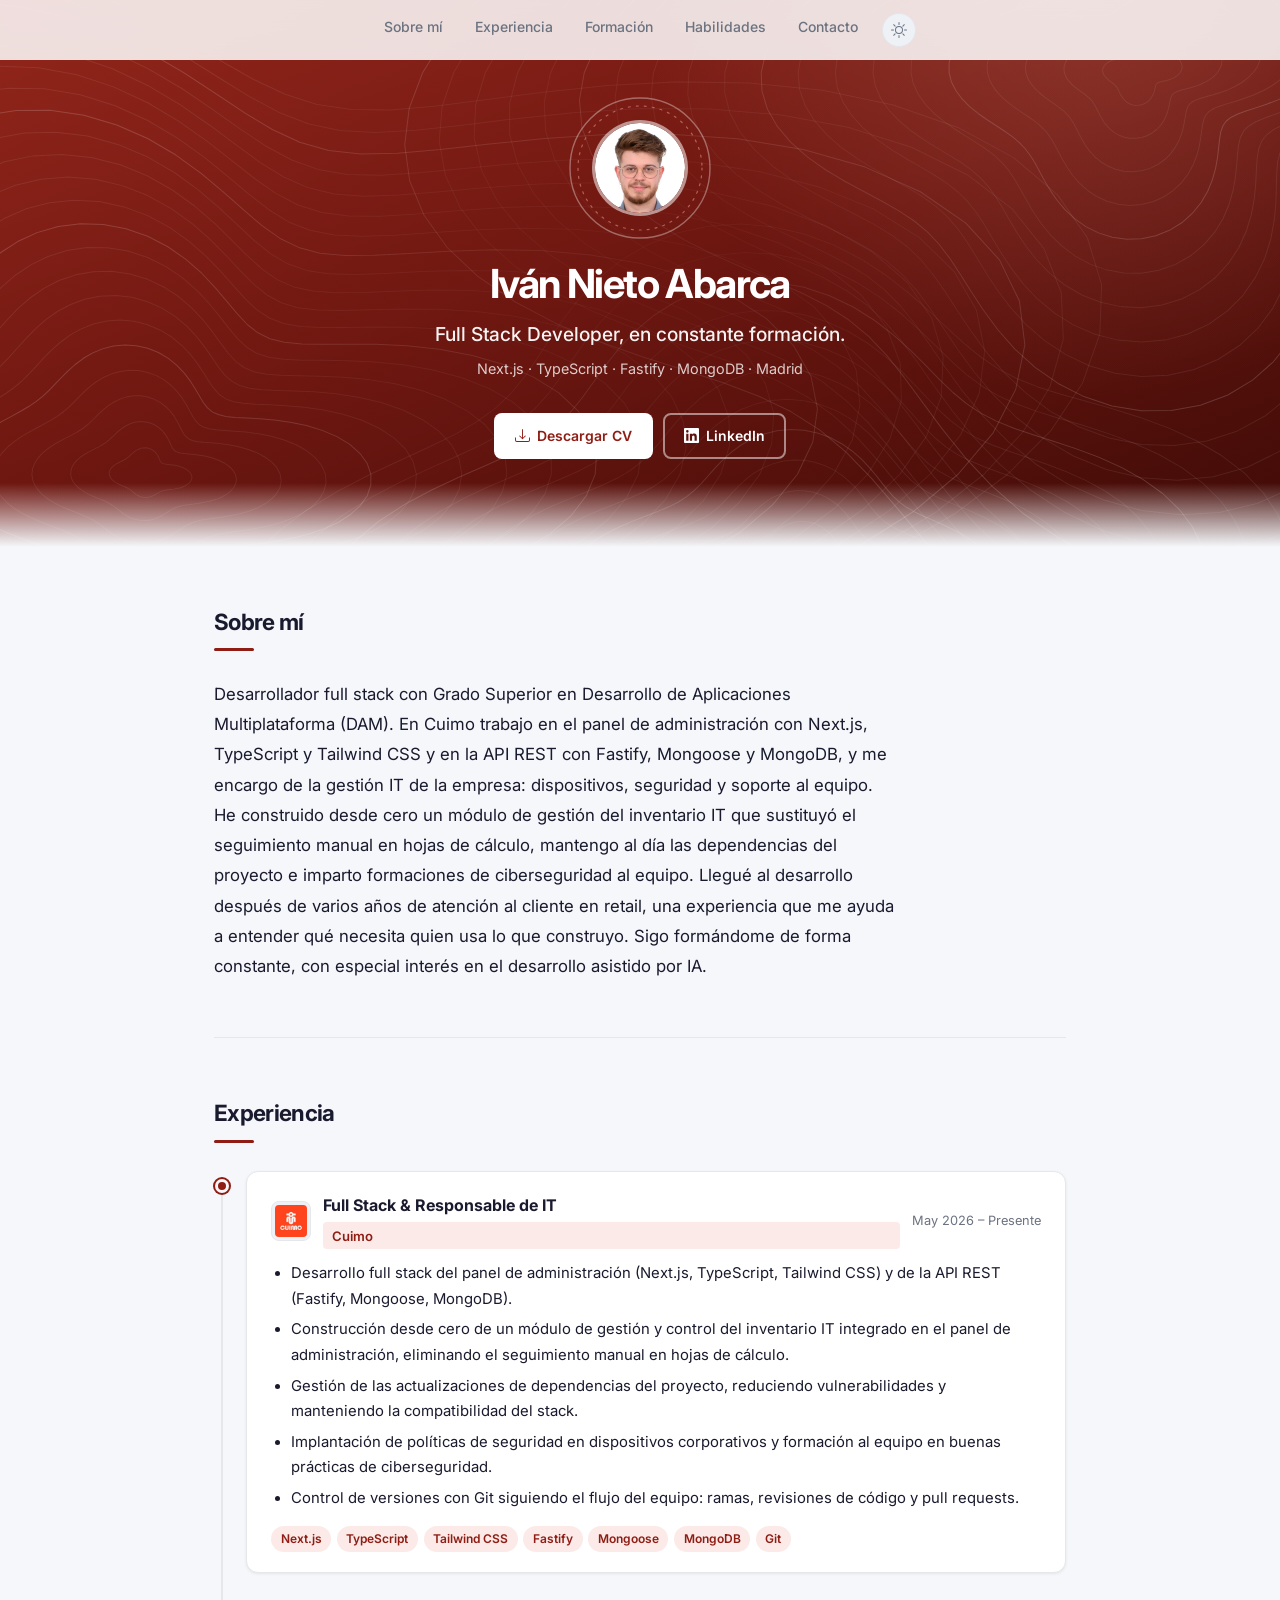
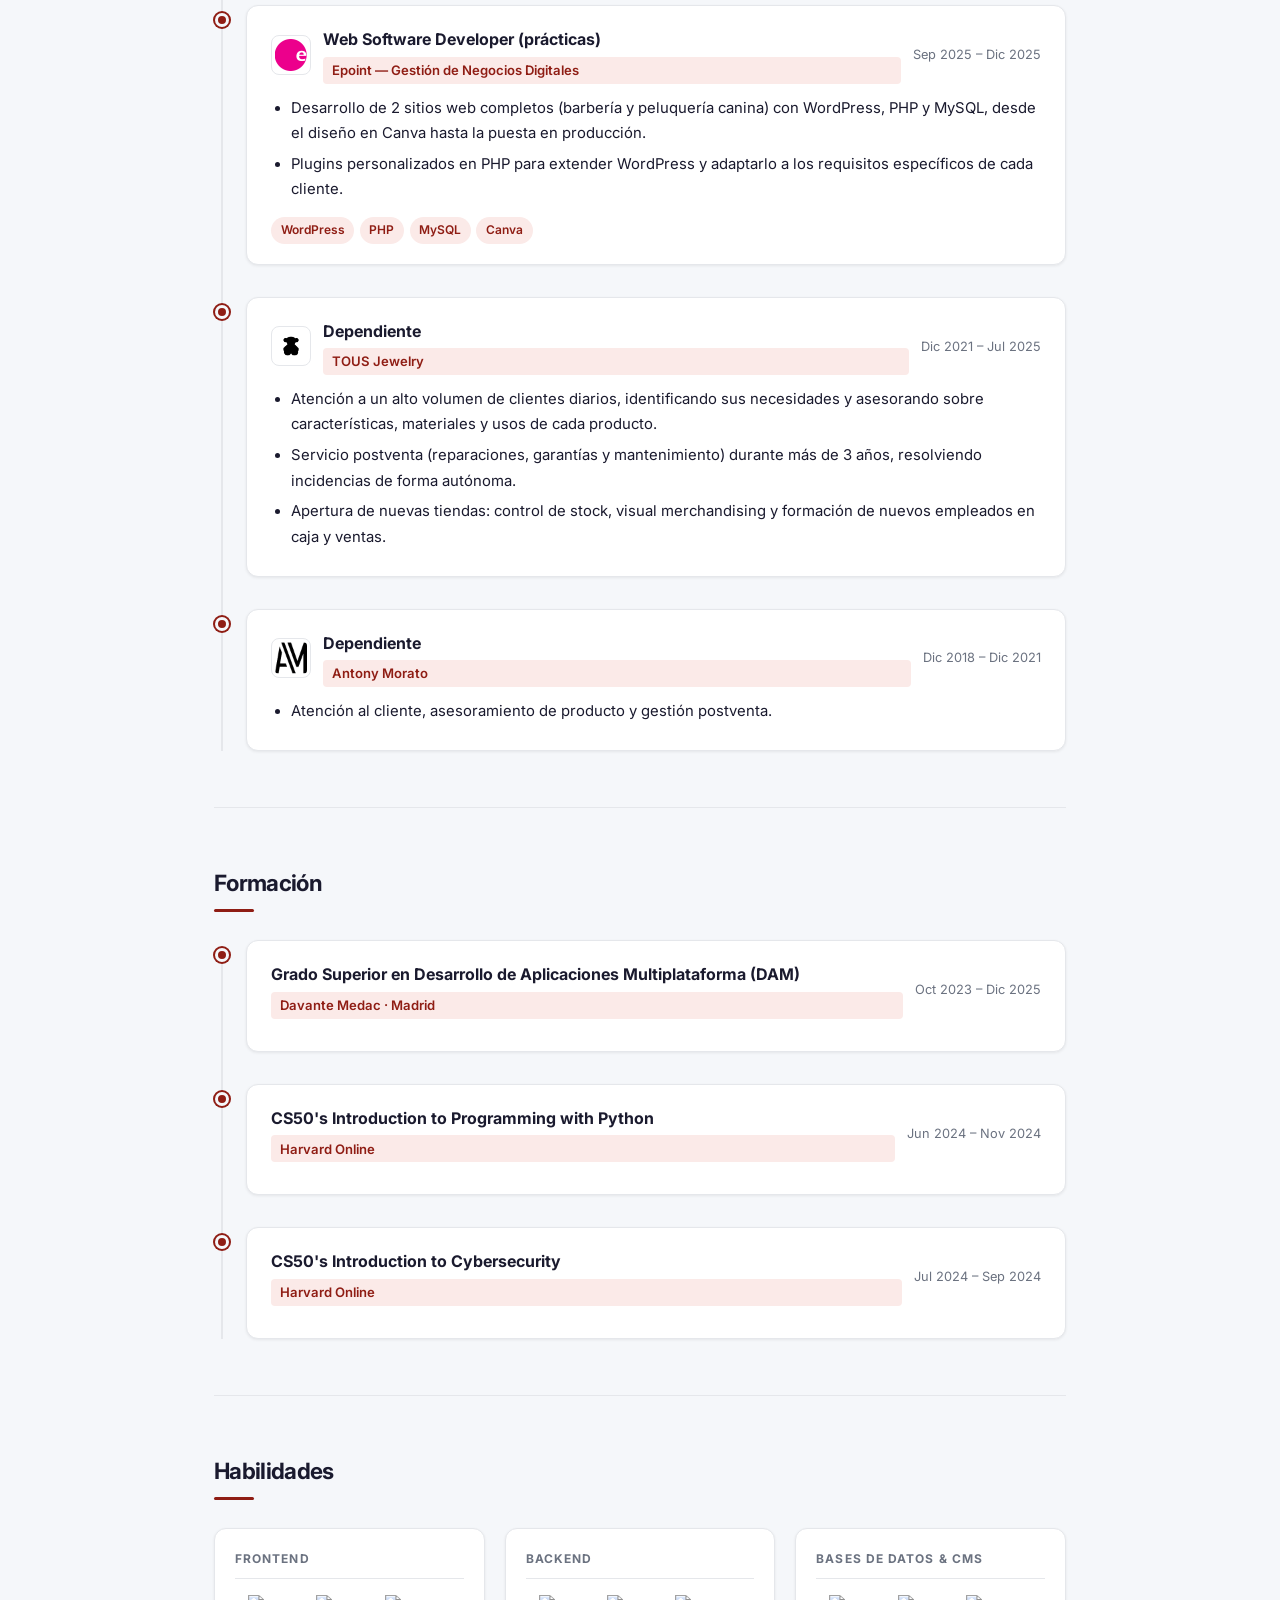
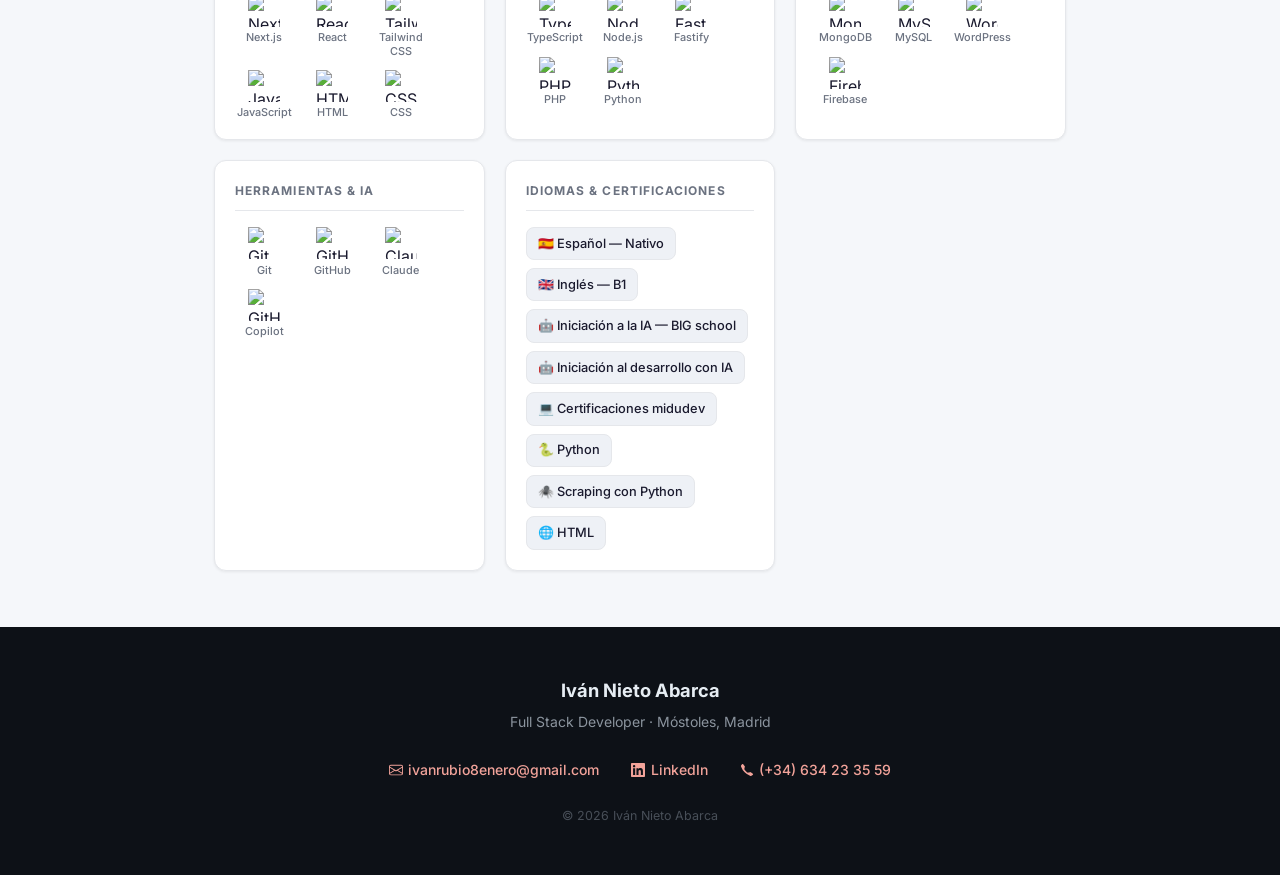
==== commit 638670ee: "feat: apply review feedback to portfolio content" ====
--- a/index.html
+++ b/index.html
@@ -82,7 +82,7 @@
 
       <section id="about" class="section reveal">
         <h2 class="section-title">Sobre mí</h2>
-        <p class="about-text">Desarrollador full stack con Grado Superior en Desarrollo de Aplicaciones Multiplataforma (DAM) y responsable del área tecnológica en Cuimo. Trabajo en el panel de administración con Next.js, TypeScript y Tailwind CSS y en la API REST con Fastify, Mongoose y MongoDB, y gestiono la infraestructura IT de la empresa. He construido desde cero un módulo de gestión del inventario IT que sustituyó el seguimiento manual en hojas de cálculo, mantengo al día las dependencias del proyecto e imparto formaciones de ciberseguridad al equipo. Llegué al desarrollo después de varios años de atención al cliente en retail, una experiencia que me ayuda a entender qué necesita quien usa lo que construyo. Sigo formándome de forma constante, con especial interés en el desarrollo asistido por IA.</p>
+        <p class="about-text">Desarrollador full stack con Grado Superior en Desarrollo de Aplicaciones Multiplataforma (DAM). En Cuimo trabajo en el panel de administración con Next.js, TypeScript y Tailwind CSS y en la API REST con Fastify, Mongoose y MongoDB, y me encargo de la gestión IT de la empresa: dispositivos, seguridad y soporte al equipo. He construido desde cero un módulo de gestión del inventario IT que sustituyó el seguimiento manual en hojas de cálculo, mantengo al día las dependencias del proyecto e imparto formaciones de ciberseguridad al equipo. Llegué al desarrollo después de varios años de atención al cliente en retail, una experiencia que me ayuda a entender qué necesita quien usa lo que construyo. Sigo formándome de forma constante, con especial interés en el desarrollo asistido por IA.</p>
       </section>
 
       <section id="experience" class="section reveal">
@@ -101,11 +101,11 @@
                 <time class="timeline-date">May 2026 – Presente</time>
               </div>
               <ul>
-                <li>Desarrollo full stack en el panel de administración (Next.js, TypeScript, Tailwind CSS) y en la API REST (Fastify, Mongoose, MongoDB).</li>
-                <li>Módulo de gestión y control del inventario IT construido desde cero e integrado en el panel de administración, eliminando el seguimiento manual en hojas de cálculo.</li>
+                <li>Desarrollo full stack del panel de administración (Next.js, TypeScript, Tailwind CSS) y de la API REST (Fastify, Mongoose, MongoDB).</li>
+                <li>Construcción desde cero de un módulo de gestión y control del inventario IT integrado en el panel de administración, eliminando el seguimiento manual en hojas de cálculo.</li>
                 <li>Gestión de las actualizaciones de dependencias del proyecto, reduciendo vulnerabilidades y manteniendo la compatibilidad del stack.</li>
-                <li>Políticas de seguridad en dispositivos corporativos y formaciones al equipo sobre buenas prácticas de ciberseguridad.</li>
-                <li>Trabajo con Git siguiendo el flujo del equipo: ramas, revisiones de código y pull requests.</li>
+                <li>Implantación de políticas de seguridad en dispositivos corporativos y formación al equipo en buenas prácticas de ciberseguridad.</li>
+                <li>Control de versiones con Git siguiendo el flujo del equipo: ramas, revisiones de código y pull requests.</li>
               </ul>
               <div class="stack-tags">
                 <span class="tag">Next.js</span><span class="tag">TypeScript</span><span class="tag">Tailwind CSS</span><span class="tag">Fastify</span><span class="tag">Mongoose</span><span class="tag">MongoDB</span><span class="tag">Git</span>
@@ -190,6 +190,32 @@
             </div>
           </div>
 
+          <div class="timeline-item reveal">
+            <div class="timeline-marker"></div>
+            <div class="timeline-body">
+              <div class="timeline-meta">
+                <div class="timeline-meta-text">
+                  <h3 class="timeline-role">CS50's Introduction to Programming with Python</h3>
+                  <span class="timeline-company">Harvard Online</span>
+                </div>
+                <time class="timeline-date">Jun 2024 – Nov 2024</time>
+              </div>
+            </div>
+          </div>
+
+          <div class="timeline-item reveal">
+            <div class="timeline-marker"></div>
+            <div class="timeline-body">
+              <div class="timeline-meta">
+                <div class="timeline-meta-text">
+                  <h3 class="timeline-role">CS50's Introduction to Cybersecurity</h3>
+                  <span class="timeline-company">Harvard Online</span>
+                </div>
+                <time class="timeline-date">Jul 2024 – Sep 2024</time>
+              </div>
+            </div>
+          </div>
+
         </div>
       </section>
 
@@ -254,7 +280,7 @@
           </div>
 
           <div class="skill-category">
-            <h3>Bases de datos, Auth &amp; CMS</h3>
+            <h3>Bases de datos &amp; CMS</h3>
             <div class="skill-items">
               <div class="skill-item">
                 <img src="https://cdn.jsdelivr.net/gh/devicons/devicon@v2.16.0/icons/mongodb/mongodb-original.svg" alt="MongoDB" width="32" height="32">
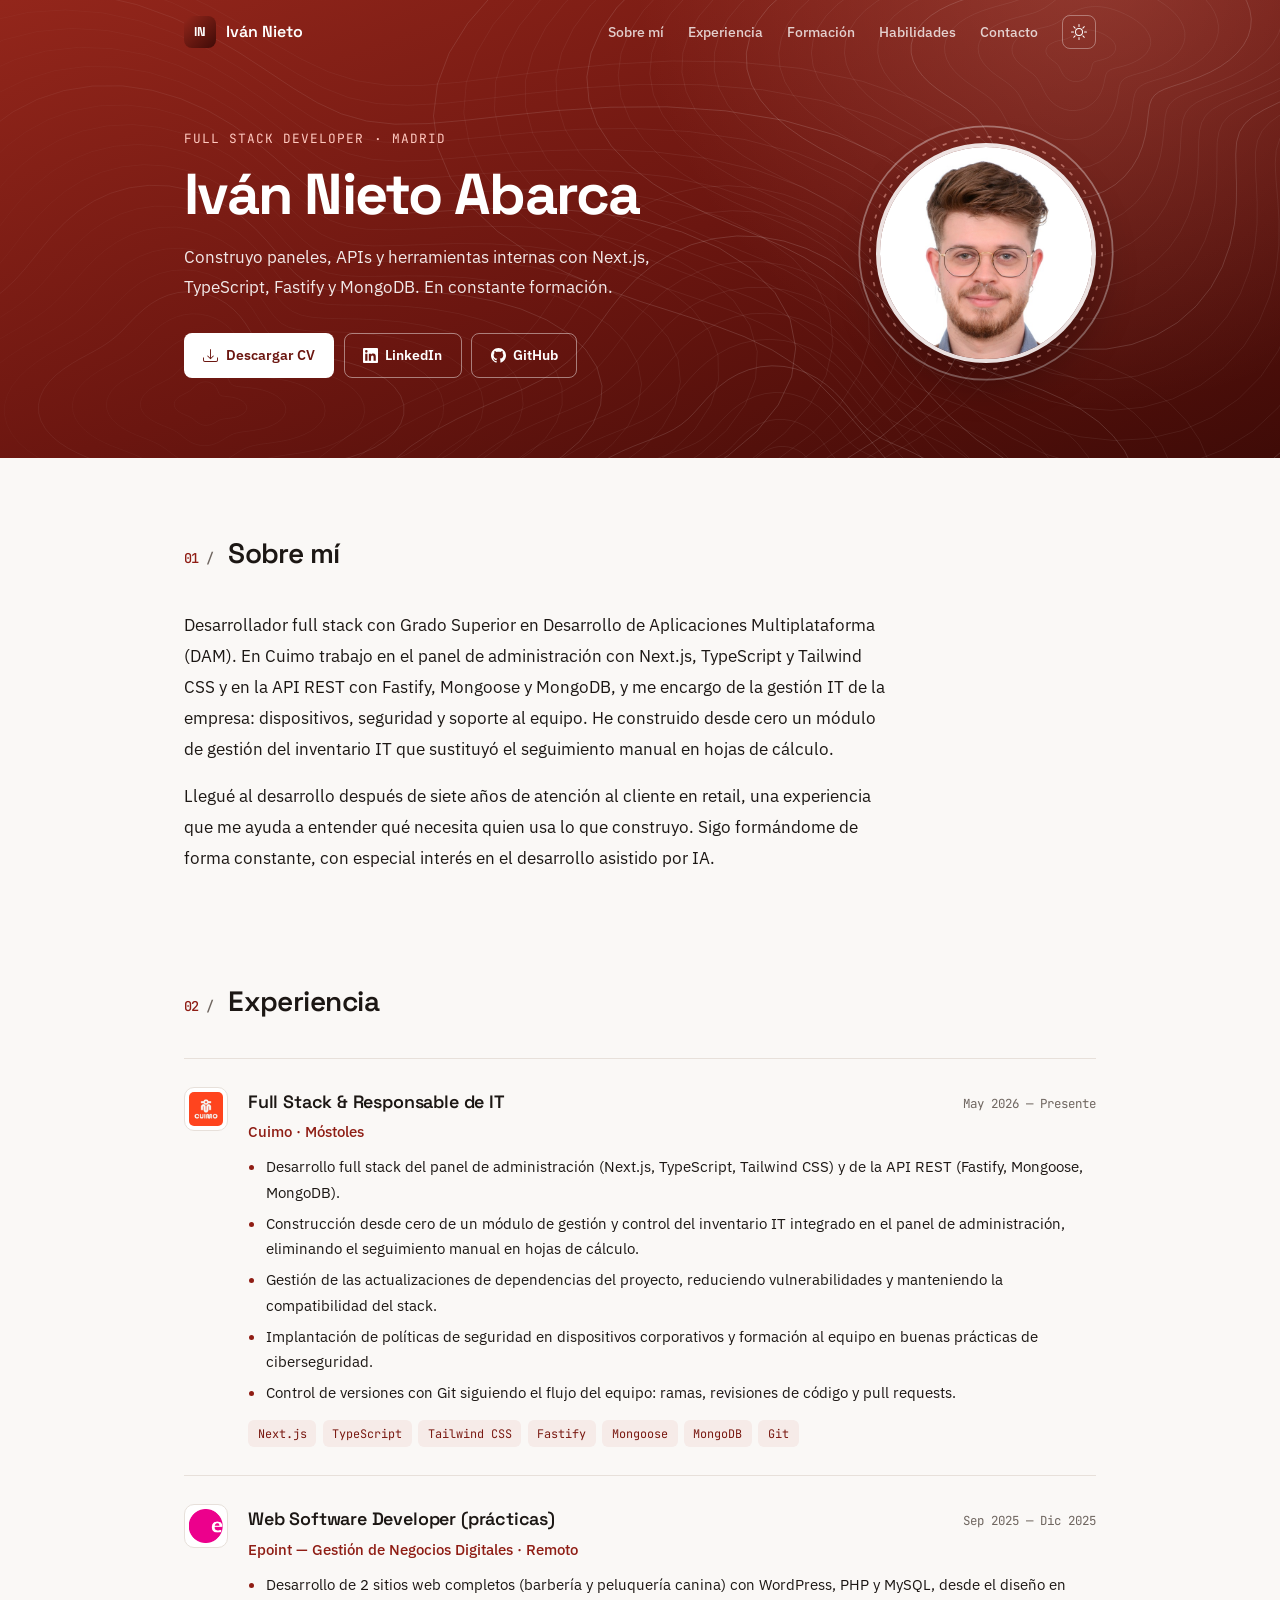
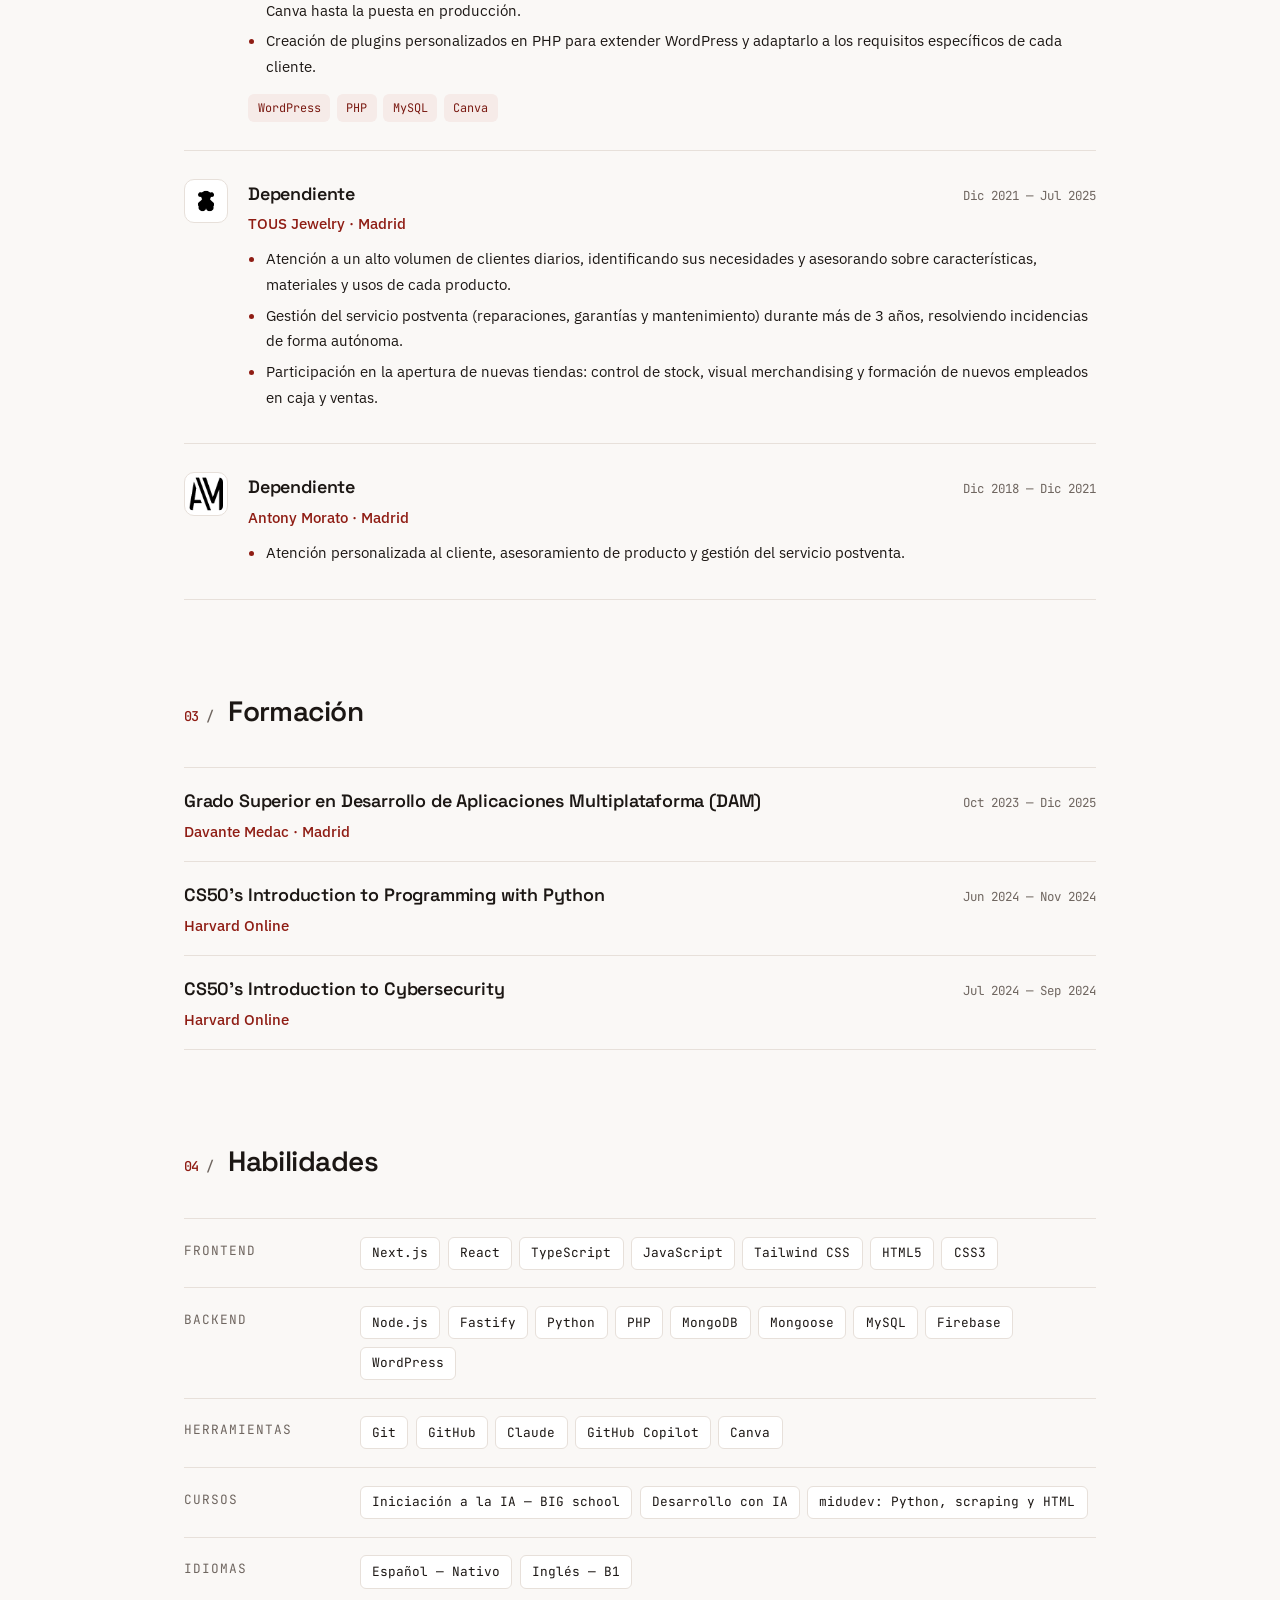
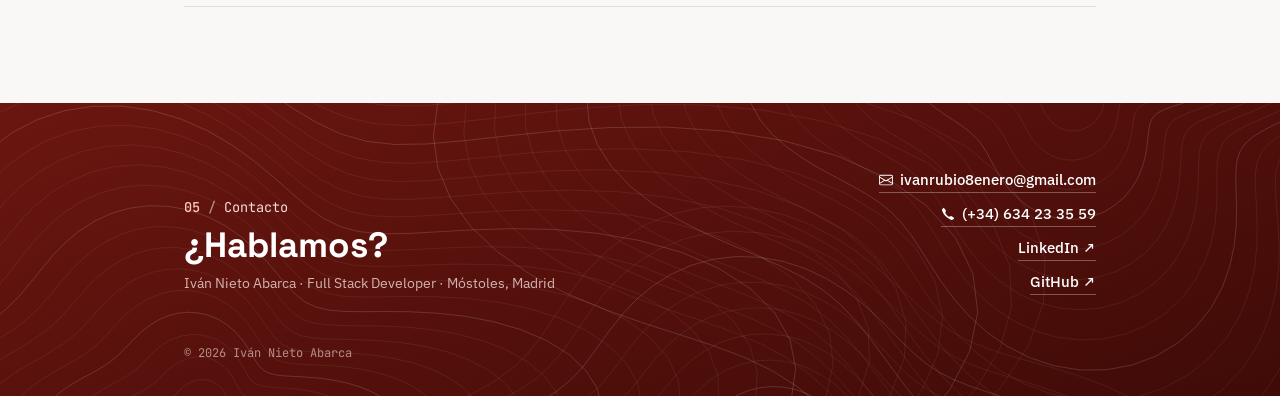
==== commit 1b8aa34b: "feat: redesign layout with split hero, plain rows and new typography" ====
--- a/index.html
+++ b/index.html
@@ -6,7 +6,7 @@
   <title>Iván Nieto Abarca — Full Stack Developer</title>
   <link rel="preconnect" href="https://fonts.googleapis.com">
   <link rel="preconnect" href="https://fonts.gstatic.com" crossorigin>
-  <link href="https://fonts.googleapis.com/css2?family=Inter:wght@400;500;600;700&display=swap" rel="stylesheet">
+  <link href="https://fonts.googleapis.com/css2?family=IBM+Plex+Sans:wght@400;500;600&family=JetBrains+Mono:wght@400;500&family=Space+Grotesk:wght@500;600;700&display=swap" rel="stylesheet">
   <link rel="stylesheet" href="assets/style.css">
   <link rel="icon" href="assets/favicon.svg" type="image/svg+xml">
   <link rel="icon" href="assets/favicon-32.png" type="image/png" sizes="32x32">
@@ -26,6 +26,10 @@
 
   <nav class="navbar" id="navbar">
     <div class="nav-container">
+      <a class="nav-brand" href="#top" aria-label="Inicio">
+        <span class="nav-mark" aria-hidden="true">IN</span>
+        <span class="nav-name">Iván Nieto</span>
+      </a>
       <div class="nav-right">
         <ul class="nav-links">
           <li><a href="#about">Sobre mí</a></li>
@@ -36,43 +40,51 @@
         </ul>
         <button class="theme-btn" id="themeBtn" aria-label="Cambiar modo claro/oscuro">
           <span class="theme-icon theme-icon--light" aria-hidden="true">
-            <svg xmlns="http://www.w3.org/2000/svg" width="16" height="16" fill="currentColor" viewBox="0 0 16 16"><path d="M8 11a3 3 0 1 1 0-6 3 3 0 0 1 0 6zm0 1a4 4 0 1 0 0-8 4 4 0 0 0 0 8zM8 0a.5.5 0 0 1 .5.5v2a.5.5 0 0 1-1 0v-2A.5.5 0 0 1 8 0zm0 13a.5.5 0 0 1 .5.5v2a.5.5 0 0 1-1 0v-2A.5.5 0 0 1 8 13zm8-5a.5.5 0 0 1-.5.5h-2a.5.5 0 0 1 0-1h2a.5.5 0 0 1 .5.5zM3 8a.5.5 0 0 1-.5.5h-2a.5.5 0 0 1 0-1h2A.5.5 0 0 1 3 8zm10.657-5.657a.5.5 0 0 1 0 .707l-1.414 1.415a.5.5 0 1 1-.707-.708l1.414-1.414a.5.5 0 0 1 .707 0zm-9.193 9.193a.5.5 0 0 1 0 .707L3.05 13.657a.5.5 0 0 1-.707-.707l1.414-1.414a.5.5 0 0 1 .707 0zm9.193 2.121a.5.5 0 0 1-.707 0l-1.414-1.414a.5.5 0 0 1 .707-.707l1.414 1.414a.5.5 0 0 1 0 .707zM4.464 4.465a.5.5 0 0 1-.707 0L2.343 3.05a.5.5 0 1 1 .707-.707l1.414 1.414a.5.5 0 0 1 0 .708z"/></svg>
+            <svg xmlns="http://www.w3.org/2000/svg" width="16" height="16" fill="currentColor" viewBox="0 0 16 16"><path d="M8 11a3 3 0 1 1 0-6 3 3 0 0 1 0 6zm0 1a4 4 0 1 0 0-8 4 4 0 0 0 0 8zM8 0a.5.5 0 0 1 .5.5v2a.5.5 0 0 1-1 0v-2A.5.5 0 0 1 8 0zm0 13a.5.5 0 0 1 .5.5v2a.5.5 0 0 1-1 0v-2A.5.5 0 0 1 8 13zm8-5a.5.5 0 0 1-.5.5h-2a.5.5 0 0 1 0-1h2a.5.5 0 0 1 .5.5zM3 8a.5.5 0 0 1-.5.5h-2a.5.5 0 0 1 0-1h2A.5.5 0 0 1 3 8zm10.657-5.657a.5.5 0 0 1 0 .707l-1.414 1.415a.5.5 0 1 1-.707-.708l1.414-1.414a.5.5 0 0 1 .707 0zm-9.193 9.193a.5.5 0 0 1 0 .707L3.050 13.657a.5.5 0 0 1-.707-.707l1.414-1.414a.5.5 0 0 1 .707 0zm9.193 2.121a.5.5 0 0 1-.707 0l-1.414-1.414a.5.5 0 0 1 .707-.707l1.414 1.414a.5.5 0 0 1 0 .707zM4.464 4.465a.5.5 0 0 1-.707 0L2.343 3.050a.5.5 0 1 1 .707-.707l1.414 1.414a.5.5 0 0 1 0 .708z"/></svg>
           </span>
           <span class="theme-icon theme-icon--dark" aria-hidden="true">
-            <svg xmlns="http://www.w3.org/2000/svg" width="16" height="16" fill="currentColor" viewBox="0 0 16 16"><path d="M6 .278a.768.768 0 0 1 .08.858 7.208 7.208 0 0 0-.878 3.46c0 4.021 3.278 7.277 7.318 7.277.527 0 1.04-.055 1.533-.16a.787.787 0 0 1 .81.316.733.733 0 0 1-.031.893A8.349 8.349 0 0 1 8.344 16C3.734 16 0 12.286 0 7.71 0 4.266 2.114 1.312 5.124.06A.752.752 0 0 1 6 .278z"/></svg>
+            <svg xmlns="http://www.w3.org/2000/svg" width="16" height="16" fill="currentColor" viewBox="0 0 16 16"><path d="M6 .278a.768.768 0 0 1 .08.858 7.208 7.208 0 0 0-.878 3.460c0 4.021 3.278 7.277 7.318 7.277.527 0 1.040-.055 1.533-.16a.787.787 0 0 1 .81.316.733.733 0 0 1-.031.893A8.349 8.349 0 0 1 8.344 16C3.734 16 0 12.286 0 7.710 0 4.266 2.114 1.312 5.124.060A.752.752 0 0 1 6 .278z"/></svg>
           </span>
         </button>
       </div>
     </div>
   </nav>
 
-  <header class="hero">
+  <header class="hero" id="top">
     <div class="hero-inner">
-      <svg class="hero-ring" viewBox="0 0 150 150" fill="none" aria-hidden="true">
-        <circle cx="75" cy="75" r="70" stroke="#ffffff" stroke-opacity="0.35" stroke-width="1.4"/>
-        <circle cx="75" cy="75" r="62" stroke="#ffb4a8" stroke-opacity="0.45" stroke-width="1.2" stroke-dasharray="2 6" stroke-linecap="round"/>
-      </svg>
-      <div class="avatar">
-        <img
-          src="images/profile.jpg"
-          alt="Iván Nieto Abarca"
-          class="avatar-photo"
-          onerror="this.style.display='none';this.nextElementSibling.style.display='flex'"
-        >
-        <span class="avatar-initials" aria-hidden="true">IN</span>
-      </div>
-      <h1>Iván Nieto Abarca</h1>
-      <p class="hero-tagline">Full Stack Developer, en constante formación.</p>
-      <p class="hero-sub">Next.js · TypeScript · Fastify · MongoDB · Madrid</p>
-      <div class="hero-cta">
-        <a class="btn btn-white" href="files/Ivan_Nieto_Abarca_CV.pdf" download>
-          <svg xmlns="http://www.w3.org/2000/svg" width="15" height="15" fill="currentColor" viewBox="0 0 16 16" aria-hidden="true"><path d="M.5 9.9a.5.5 0 0 1 .5.5v2.5a1 1 0 0 0 1 1h12a1 1 0 0 0 1-1v-2.5a.5.5 0 0 1 1 0v2.5a2 2 0 0 1-2 2H2a2 2 0 0 1-2-2v-2.5a.5.5 0 0 1 .5-.5z"/><path d="M7.646 11.854a.5.5 0 0 0 .708 0l3-3a.5.5 0 0 0-.708-.708L8.5 10.293V1.5a.5.5 0 0 0-1 0v8.793L5.354 8.146a.5.5 0 1 0-.708.708l3 3z"/></svg>
-          Descargar CV
-        </a>
-        <a class="btn btn-outline-white" href="https://www.linkedin.com/in/ivannietoabarca/" target="_blank" rel="noopener noreferrer">
-          <svg xmlns="http://www.w3.org/2000/svg" width="15" height="15" fill="currentColor" viewBox="0 0 24 24" aria-hidden="true"><path d="M20.447 20.452h-3.554v-5.569c0-1.328-.027-3.037-1.852-3.037-1.853 0-2.136 1.445-2.136 2.939v5.667H9.351V9h3.414v1.561h.046c.477-.9 1.637-1.85 3.37-1.85 3.601 0 4.267 2.37 4.267 5.455v6.286zM5.337 7.433a2.062 2.062 0 01-2.063-2.065 2.064 2.064 0 112.063 2.065zm1.782 13.019H3.555V9h3.564v11.452zM22.225 0H1.771C.792 0 0 .774 0 1.729v20.542C0 23.227.792 24 1.771 24h20.451C23.2 24 24 23.227 24 22.271V1.729C24 .774 23.2 0 22.222 0h.003z"/></svg>
-          LinkedIn
-        </a>
+      <div class="hero-text">
+        <p class="hero-kicker">Full Stack Developer · Madrid</p>
+        <h1>Iván Nieto Abarca</h1>
+        <p class="hero-tagline">Construyo paneles, APIs y herramientas internas con Next.js, TypeScript, Fastify y MongoDB. En constante formación.</p>
+        <div class="hero-cta">
+          <a class="btn btn-white" href="files/Ivan_Nieto_Abarca_CV.pdf" download>
+            <svg xmlns="http://www.w3.org/2000/svg" width="15" height="15" fill="currentColor" viewBox="0 0 16 16" aria-hidden="true"><path d="M.5 9.9a.5.5 0 0 1 .5.5v2.5a1 1 0 0 0 1 1h12a1 1 0 0 0 1-1v-2.5a.5.5 0 0 1 1 0v2.5a2 2 0 0 1-2 2H2a2 2 0 0 1-2-2v-2.5a.5.5 0 0 1 .5-.5z"/><path d="M7.646 11.854a.5.5 0 0 0 .708 0l3-3a.5.5 0 0 0-.708-.708L8.5 10.293V1.5a.5.5 0 0 0-1 0v8.793L5.354 8.146a.5.5 0 1 0-.708.708l3 3z"/></svg>
+            Descargar CV
+          </a>
+          <a class="btn btn-outline-white" href="https://www.linkedin.com/in/ivannietoabarca/" target="_blank" rel="noopener noreferrer">
+            <svg xmlns="http://www.w3.org/2000/svg" width="15" height="15" fill="currentColor" viewBox="0 0 24 24" aria-hidden="true"><path d="M20.447 20.452h-3.554v-5.569c0-1.328-.027-3.037-1.852-3.037-1.853 0-2.136 1.445-2.136 2.939v5.667H9.351V9h3.414v1.561h.046c.477-.9 1.637-1.850 3.370-1.850 3.601 0 4.267 2.370 4.267 5.455v6.286zM5.337 7.433a2.062 2.062 0 01-2.063-2.065 2.064 2.064 0 112.063 2.065zm1.782 13.019H3.555V9h3.564v11.452zM22.225 0H1.771C.792 0 0 .774 0 1.729v20.542C0 23.227.792 24 1.771 24h20.451C23.200 24 24 23.227 24 22.271V1.729C24 .774 23.200 0 22.222 0h.003z"/></svg>
+            LinkedIn
+          </a>
+          <a class="btn btn-outline-white" href="https://github.com/niet8" target="_blank" rel="noopener noreferrer">
+            <svg xmlns="http://www.w3.org/2000/svg" width="15" height="15" fill="currentColor" viewBox="0 0 24 24" aria-hidden="true"><path d="M12 0c-6.626 0-12 5.373-12 12 0 5.302 3.438 9.8 8.207 11.387.599.111.793-.261.793-.577v-2.234c-3.338.726-4.033-1.416-4.033-1.416-.546-1.387-1.333-1.756-1.333-1.756-1.089-.745.083-.729.083-.729 1.205.084 1.839 1.237 1.839 1.237 1.070 1.834 2.807 1.304 3.492.997.107-.775.418-1.305.762-1.604-2.665-.305-5.467-1.334-5.467-5.931 0-1.311.469-2.381 1.236-3.221-.124-.303-.535-1.524.117-3.176 0 0 1.008-.322 3.301 1.230.957-.266 1.983-.399 3.003-.404 1.020.005 2.047.138 3.006.404 2.291-1.552 3.297-1.230 3.297-1.230.653 1.653.242 2.874.118 3.176.770.840 1.235 1.911 1.235 3.221 0 4.609-2.807 5.624-5.479 5.921.430.372.823 1.102.823 2.222v3.293c0 .319.192.694.801.576 4.765-1.589 8.199-6.086 8.199-11.386 0-6.627-5.373-12-12-12z"/></svg>
+            GitHub
+          </a>
+        </div>
+      </div>
+      <div class="hero-photo">
+        <svg class="hero-ring" viewBox="0 0 150 150" fill="none" aria-hidden="true">
+          <circle cx="75" cy="75" r="72" stroke="#ffffff" stroke-opacity="0.35" stroke-width="1"/>
+          <circle cx="75" cy="75" r="66" stroke="#ffb4a8" stroke-opacity="0.5" stroke-width="1" stroke-dasharray="1.5 5" stroke-linecap="round"/>
+        </svg>
+        <div class="avatar">
+          <img
+            src="images/profile.jpg"
+            alt="Iván Nieto Abarca"
+            class="avatar-photo"
+            onerror="this.style.display='none';this.nextElementSibling.style.display='flex'"
+          >
+          <span class="avatar-initials" aria-hidden="true">IN</span>
+        </div>
       </div>
     </div>
   </header>
@@ -81,25 +93,23 @@
     <div class="container">
 
       <section id="about" class="section reveal">
-        <h2 class="section-title">Sobre mí</h2>
-        <p class="about-text">Desarrollador full stack con Grado Superior en Desarrollo de Aplicaciones Multiplataforma (DAM). En Cuimo trabajo en el panel de administración con Next.js, TypeScript y Tailwind CSS y en la API REST con Fastify, Mongoose y MongoDB, y me encargo de la gestión IT de la empresa: dispositivos, seguridad y soporte al equipo. He construido desde cero un módulo de gestión del inventario IT que sustituyó el seguimiento manual en hojas de cálculo, mantengo al día las dependencias del proyecto e imparto formaciones de ciberseguridad al equipo. Llegué al desarrollo después de varios años de atención al cliente en retail, una experiencia que me ayuda a entender qué necesita quien usa lo que construyo. Sigo formándome de forma constante, con especial interés en el desarrollo asistido por IA.</p>
+        <h2 class="section-title"><span class="section-num">01</span>Sobre mí</h2>
+        <p class="about-text">Desarrollador full stack con Grado Superior en Desarrollo de Aplicaciones Multiplataforma (DAM). En Cuimo trabajo en el panel de administración con Next.js, TypeScript y Tailwind CSS y en la API REST con Fastify, Mongoose y MongoDB, y me encargo de la gestión IT de la empresa: dispositivos, seguridad y soporte al equipo. He construido desde cero un módulo de gestión del inventario IT que sustituyó el seguimiento manual en hojas de cálculo.</p>
+        <p class="about-text">Llegué al desarrollo después de siete años de atención al cliente en retail, una experiencia que me ayuda a entender qué necesita quien usa lo que construyo. Sigo formándome de forma constante, con especial interés en el desarrollo asistido por IA.</p>
       </section>
 
       <section id="experience" class="section reveal">
-        <h2 class="section-title">Experiencia</h2>
-        <div class="timeline">
-
-          <div class="timeline-item reveal">
-            <div class="timeline-marker"></div>
-            <div class="timeline-body">
-              <div class="timeline-meta">
-                <img src="images/logos/cuimo.jpeg" alt="Cuimo" class="company-logo">
-                <div class="timeline-meta-text">
-                  <h3 class="timeline-role">Full Stack &amp; Responsable de IT</h3>
-                  <span class="timeline-company">Cuimo</span>
-                </div>
-                <time class="timeline-date">May 2026 – Presente</time>
-              </div>
+        <h2 class="section-title"><span class="section-num">02</span>Experiencia</h2>
+        <div class="entries">
+
+          <article class="entry reveal">
+            <img src="images/logos/cuimo.jpeg" alt="Cuimo" class="company-logo">
+            <div class="entry-main">
+              <div class="entry-head">
+                <h3 class="entry-role">Full Stack &amp; Responsable de IT</h3>
+                <time class="entry-date">May 2026 — Presente</time>
+              </div>
+              <p class="entry-org">Cuimo · Móstoles</p>
               <ul>
                 <li>Desarrollo full stack del panel de administración (Next.js, TypeScript, Tailwind CSS) y de la API REST (Fastify, Mongoose, MongoDB).</li>
                 <li>Construcción desde cero de un módulo de gestión y control del inventario IT integrado en el panel de administración, eliminando el seguimiento manual en hojas de cálculo.</li>
@@ -111,233 +121,116 @@
                 <span class="tag">Next.js</span><span class="tag">TypeScript</span><span class="tag">Tailwind CSS</span><span class="tag">Fastify</span><span class="tag">Mongoose</span><span class="tag">MongoDB</span><span class="tag">Git</span>
               </div>
             </div>
-          </div>
-
-          <div class="timeline-item reveal">
-            <div class="timeline-marker"></div>
-            <div class="timeline-body">
-              <div class="timeline-meta">
-                <img src="images/logos/epoint.png" alt="Epoint" class="company-logo logo-light-bg">
-                <div class="timeline-meta-text">
-                  <h3 class="timeline-role">Web Software Developer (prácticas)</h3>
-                  <span class="timeline-company">Epoint — Gestión de Negocios Digitales</span>
-                </div>
-                <time class="timeline-date">Sep 2025 – Dic 2025</time>
-              </div>
+          </article>
+
+          <article class="entry reveal">
+            <img src="images/logos/epoint.png" alt="Epoint" class="company-logo logo-light-bg">
+            <div class="entry-main">
+              <div class="entry-head">
+                <h3 class="entry-role">Web Software Developer (prácticas)</h3>
+                <time class="entry-date">Sep 2025 — Dic 2025</time>
+              </div>
+              <p class="entry-org">Epoint — Gestión de Negocios Digitales · Remoto</p>
               <ul>
                 <li>Desarrollo de 2 sitios web completos (barbería y peluquería canina) con WordPress, PHP y MySQL, desde el diseño en Canva hasta la puesta en producción.</li>
-                <li>Plugins personalizados en PHP para extender WordPress y adaptarlo a los requisitos específicos de cada cliente.</li>
+                <li>Creación de plugins personalizados en PHP para extender WordPress y adaptarlo a los requisitos específicos de cada cliente.</li>
               </ul>
               <div class="stack-tags">
                 <span class="tag">WordPress</span><span class="tag">PHP</span><span class="tag">MySQL</span><span class="tag">Canva</span>
               </div>
             </div>
-          </div>
-
-          <div class="timeline-item reveal">
-            <div class="timeline-marker"></div>
-            <div class="timeline-body">
-              <div class="timeline-meta">
-                <img src="images/logos/tous.png" alt="TOUS" class="company-logo logo-light-bg">
-                <div class="timeline-meta-text">
-                  <h3 class="timeline-role">Dependiente</h3>
-                  <span class="timeline-company">TOUS Jewelry</span>
-                </div>
-                <time class="timeline-date">Dic 2021 – Jul 2025</time>
-              </div>
+          </article>
+
+          <article class="entry reveal">
+            <img src="images/logos/tous.png" alt="TOUS" class="company-logo logo-light-bg">
+            <div class="entry-main">
+              <div class="entry-head">
+                <h3 class="entry-role">Dependiente</h3>
+                <time class="entry-date">Dic 2021 — Jul 2025</time>
+              </div>
+              <p class="entry-org">TOUS Jewelry · Madrid</p>
               <ul>
                 <li>Atención a un alto volumen de clientes diarios, identificando sus necesidades y asesorando sobre características, materiales y usos de cada producto.</li>
-                <li>Servicio postventa (reparaciones, garantías y mantenimiento) durante más de 3 años, resolviendo incidencias de forma autónoma.</li>
-                <li>Apertura de nuevas tiendas: control de stock, visual merchandising y formación de nuevos empleados en caja y ventas.</li>
+                <li>Gestión del servicio postventa (reparaciones, garantías y mantenimiento) durante más de 3 años, resolviendo incidencias de forma autónoma.</li>
+                <li>Participación en la apertura de nuevas tiendas: control de stock, visual merchandising y formación de nuevos empleados en caja y ventas.</li>
               </ul>
             </div>
-          </div>
-
-          <div class="timeline-item reveal">
-            <div class="timeline-marker"></div>
-            <div class="timeline-body">
-              <div class="timeline-meta">
-                <img src="images/logos/antony-morato.png" alt="Antony Morato" class="company-logo logo-light-bg">
-                <div class="timeline-meta-text">
-                  <h3 class="timeline-role">Dependiente</h3>
-                  <span class="timeline-company">Antony Morato</span>
-                </div>
-                <time class="timeline-date">Dic 2018 – Dic 2021</time>
-              </div>
+          </article>
+
+          <article class="entry reveal">
+            <img src="images/logos/antony-morato.png" alt="Antony Morato" class="company-logo logo-light-bg">
+            <div class="entry-main">
+              <div class="entry-head">
+                <h3 class="entry-role">Dependiente</h3>
+                <time class="entry-date">Dic 2018 — Dic 2021</time>
+              </div>
+              <p class="entry-org">Antony Morato · Madrid</p>
               <ul>
-                <li>Atención al cliente, asesoramiento de producto y gestión postventa.</li>
+                <li>Atención personalizada al cliente, asesoramiento de producto y gestión del servicio postventa.</li>
               </ul>
             </div>
-          </div>
+          </article>
 
         </div>
       </section>
 
       <section id="education" class="section reveal">
-        <h2 class="section-title">Formación</h2>
-        <div class="timeline">
-
-          <div class="timeline-item reveal">
-            <div class="timeline-marker"></div>
-            <div class="timeline-body">
-              <div class="timeline-meta">
-                <div class="timeline-meta-text">
-                  <h3 class="timeline-role">Grado Superior en Desarrollo de Aplicaciones Multiplataforma (DAM)</h3>
-                  <span class="timeline-company">Davante Medac · Madrid</span>
-                </div>
-                <time class="timeline-date">Oct 2023 – Dic 2025</time>
-              </div>
-            </div>
-          </div>
-
-          <div class="timeline-item reveal">
-            <div class="timeline-marker"></div>
-            <div class="timeline-body">
-              <div class="timeline-meta">
-                <div class="timeline-meta-text">
-                  <h3 class="timeline-role">CS50's Introduction to Programming with Python</h3>
-                  <span class="timeline-company">Harvard Online</span>
-                </div>
-                <time class="timeline-date">Jun 2024 – Nov 2024</time>
-              </div>
-            </div>
-          </div>
-
-          <div class="timeline-item reveal">
-            <div class="timeline-marker"></div>
-            <div class="timeline-body">
-              <div class="timeline-meta">
-                <div class="timeline-meta-text">
-                  <h3 class="timeline-role">CS50's Introduction to Cybersecurity</h3>
-                  <span class="timeline-company">Harvard Online</span>
-                </div>
-                <time class="timeline-date">Jul 2024 – Sep 2024</time>
-              </div>
-            </div>
-          </div>
-
+        <h2 class="section-title"><span class="section-num">03</span>Formación</h2>
+        <div class="entries entries--compact">
+          <article class="entry entry--plain reveal">
+            <div class="entry-main">
+              <div class="entry-head">
+                <h3 class="entry-role">Grado Superior en Desarrollo de Aplicaciones Multiplataforma (DAM)</h3>
+                <time class="entry-date">Oct 2023 — Dic 2025</time>
+              </div>
+              <p class="entry-org">Davante Medac · Madrid</p>
+            </div>
+          </article>
+          <article class="entry entry--plain reveal">
+            <div class="entry-main">
+              <div class="entry-head">
+                <h3 class="entry-role">CS50's Introduction to Programming with Python</h3>
+                <time class="entry-date">Jun 2024 — Nov 2024</time>
+              </div>
+              <p class="entry-org">Harvard Online</p>
+            </div>
+          </article>
+          <article class="entry entry--plain reveal">
+            <div class="entry-main">
+              <div class="entry-head">
+                <h3 class="entry-role">CS50's Introduction to Cybersecurity</h3>
+                <time class="entry-date">Jul 2024 — Sep 2024</time>
+              </div>
+              <p class="entry-org">Harvard Online</p>
+            </div>
+          </article>
         </div>
       </section>
 
       <section id="skills" class="section reveal">
-        <h2 class="section-title">Habilidades</h2>
-        <div class="skills-grid">
-
-          <div class="skill-category">
-            <h3>Frontend</h3>
-            <div class="skill-items">
-              <div class="skill-item">
-                <img src="https://cdn.simpleicons.org/nextdotjs/000000" alt="Next.js" width="32" height="32" class="icon-dark">
-                <span>Next.js</span>
-              </div>
-              <div class="skill-item">
-                <img src="https://cdn.jsdelivr.net/gh/devicons/devicon@v2.16.0/icons/react/react-original.svg" alt="React" width="32" height="32">
-                <span>React</span>
-              </div>
-              <div class="skill-item">
-                <img src="https://cdn.jsdelivr.net/gh/devicons/devicon@v2.16.0/icons/tailwindcss/tailwindcss-original.svg" alt="Tailwind CSS" width="32" height="32">
-                <span>Tailwind CSS</span>
-              </div>
-              <div class="skill-item">
-                <img src="https://cdn.jsdelivr.net/gh/devicons/devicon@v2.16.0/icons/javascript/javascript-original.svg" alt="JavaScript" width="32" height="32">
-                <span>JavaScript</span>
-              </div>
-              <div class="skill-item">
-                <img src="https://cdn.jsdelivr.net/gh/devicons/devicon@v2.16.0/icons/html5/html5-original.svg" alt="HTML" width="32" height="32">
-                <span>HTML</span>
-              </div>
-              <div class="skill-item">
-                <img src="https://cdn.jsdelivr.net/gh/devicons/devicon@v2.16.0/icons/css3/css3-original.svg" alt="CSS" width="32" height="32">
-                <span>CSS</span>
-              </div>
-            </div>
-          </div>
-
-          <div class="skill-category">
-            <h3>Backend</h3>
-            <div class="skill-items">
-              <div class="skill-item">
-                <img src="https://cdn.jsdelivr.net/gh/devicons/devicon@v2.16.0/icons/typescript/typescript-original.svg" alt="TypeScript" width="32" height="32">
-                <span>TypeScript</span>
-              </div>
-              <div class="skill-item">
-                <img src="https://cdn.jsdelivr.net/gh/devicons/devicon@v2.16.0/icons/nodejs/nodejs-original.svg" alt="Node.js" width="32" height="32">
-                <span>Node.js</span>
-              </div>
-              <div class="skill-item">
-                <img src="https://cdn.jsdelivr.net/gh/devicons/devicon@v2.16.0/icons/fastify/fastify-original.svg" alt="Fastify" width="32" height="32" class="icon-dark">
-                <span>Fastify</span>
-              </div>
-              <div class="skill-item">
-                <img src="https://cdn.jsdelivr.net/gh/devicons/devicon@v2.16.0/icons/php/php-original.svg" alt="PHP" width="32" height="32">
-                <span>PHP</span>
-              </div>
-              <div class="skill-item">
-                <img src="https://cdn.jsdelivr.net/gh/devicons/devicon@v2.16.0/icons/python/python-original.svg" alt="Python" width="32" height="32">
-                <span>Python</span>
-              </div>
-            </div>
-          </div>
-
-          <div class="skill-category">
-            <h3>Bases de datos &amp; CMS</h3>
-            <div class="skill-items">
-              <div class="skill-item">
-                <img src="https://cdn.jsdelivr.net/gh/devicons/devicon@v2.16.0/icons/mongodb/mongodb-original.svg" alt="MongoDB" width="32" height="32">
-                <span>MongoDB</span>
-              </div>
-              <div class="skill-item">
-                <img src="https://cdn.jsdelivr.net/gh/devicons/devicon@v2.16.0/icons/mysql/mysql-original.svg" alt="MySQL" width="32" height="32">
-                <span>MySQL</span>
-              </div>
-              <div class="skill-item">
-                <img src="https://cdn.jsdelivr.net/gh/devicons/devicon@v2.16.0/icons/wordpress/wordpress-plain.svg" alt="WordPress" width="32" height="32" class="icon-dark">
-                <span>WordPress</span>
-              </div>
-              <div class="skill-item">
-                <img src="https://cdn.jsdelivr.net/gh/devicons/devicon@v2.16.0/icons/firebase/firebase-plain.svg" alt="Firebase" width="32" height="32">
-                <span>Firebase</span>
-              </div>
-            </div>
-          </div>
-
-          <div class="skill-category">
-            <h3>Herramientas &amp; IA</h3>
-            <div class="skill-items">
-              <div class="skill-item">
-                <img src="https://cdn.jsdelivr.net/gh/devicons/devicon@v2.16.0/icons/git/git-original.svg" alt="Git" width="32" height="32">
-                <span>Git</span>
-              </div>
-              <div class="skill-item">
-                <img src="https://cdn.jsdelivr.net/gh/devicons/devicon@v2.16.0/icons/github/github-original.svg" alt="GitHub" width="32" height="32" class="icon-dark">
-                <span>GitHub</span>
-              </div>
-              <div class="skill-item">
-                <img src="https://cdn.simpleicons.org/claude/D97757" alt="Claude" width="32" height="32">
-                <span>Claude</span>
-              </div>
-              <div class="skill-item">
-                <img src="https://cdn.simpleicons.org/githubcopilot/000000" alt="GitHub Copilot" width="32" height="32" class="icon-dark">
-                <span>Copilot</span>
-              </div>
-            </div>
-          </div>
-
-          <div class="skill-category">
-            <h3>Idiomas &amp; Certificaciones</h3>
-            <div class="cert-list">
-              <span class="cert-badge">🇪🇸 Español — Nativo</span>
-              <span class="cert-badge">🇬🇧 Inglés — B1</span>
-              <span class="cert-badge">🤖 Iniciación a la IA — BIG school</span>
-              <span class="cert-badge">🤖 Iniciación al desarrollo con IA</span>
-              <span class="cert-badge">💻 Certificaciones midudev</span>
-              <span class="cert-badge">🐍 Python</span>
-              <span class="cert-badge">🕷️ Scraping con Python</span>
-              <span class="cert-badge">🌐 HTML</span>
-            </div>
-          </div>
-
-        </div>
+        <h2 class="section-title"><span class="section-num">04</span>Habilidades</h2>
+        <dl class="skills">
+          <div class="skill-row">
+            <dt>Frontend</dt>
+            <dd><span class="chip">Next.js</span><span class="chip">React</span><span class="chip">TypeScript</span><span class="chip">JavaScript</span><span class="chip">Tailwind CSS</span><span class="chip">HTML5</span><span class="chip">CSS3</span></dd>
+          </div>
+          <div class="skill-row">
+            <dt>Backend</dt>
+            <dd><span class="chip">Node.js</span><span class="chip">Fastify</span><span class="chip">Python</span><span class="chip">PHP</span><span class="chip">MongoDB</span><span class="chip">Mongoose</span><span class="chip">MySQL</span><span class="chip">Firebase</span><span class="chip">WordPress</span></dd>
+          </div>
+          <div class="skill-row">
+            <dt>Herramientas</dt>
+            <dd><span class="chip">Git</span><span class="chip">GitHub</span><span class="chip">Claude</span><span class="chip">GitHub Copilot</span><span class="chip">Canva</span></dd>
+          </div>
+          <div class="skill-row">
+            <dt>Cursos</dt>
+            <dd><span class="chip">Iniciación a la IA — BIG school</span><span class="chip">Desarrollo con IA</span><span class="chip">midudev: Python, scraping y HTML</span></dd>
+          </div>
+          <div class="skill-row">
+            <dt>Idiomas</dt>
+            <dd><span class="chip">Español — Nativo</span><span class="chip">Inglés — B1</span></dd>
+          </div>
+        </dl>
       </section>
 
     </div>
@@ -345,24 +238,25 @@
 
   <footer id="contact" class="footer">
     <div class="footer-inner">
-      <p class="footer-name">Iván Nieto Abarca</p>
-      <p class="footer-role">Full Stack Developer · Móstoles, Madrid</p>
+      <div class="footer-intro">
+        <p class="footer-kicker"><span class="section-num">05</span>Contacto</p>
+        <p class="footer-name">¿Hablamos?</p>
+        <p class="footer-role">Iván Nieto Abarca · Full Stack Developer · Móstoles, Madrid</p>
+      </div>
       <div class="footer-links">
         <a href="mailto:ivanrubio8enero@gmail.com">
           <svg xmlns="http://www.w3.org/2000/svg" width="14" height="14" fill="currentColor" viewBox="0 0 16 16" aria-hidden="true"><path d="M0 4a2 2 0 0 1 2-2h12a2 2 0 0 1 2 2v8a2 2 0 0 1-2 2H2a2 2 0 0 1-2-2V4Zm2-1a1 1 0 0 0-1 1v.217l7 4.2 7-4.2V4a1 1 0 0 0-1-1H2Zm13 2.383-4.708 2.825L15 11.105V5.383Zm-.034 6.876-5.64-3.471L8 9.583l-1.326-.795-5.64 3.47A1 1 0 0 0 2 13h12a1 1 0 0 0 .966-.741ZM1 11.105l4.708-2.897L1 5.383v5.722Z"/></svg>
           ivanrubio8enero@gmail.com
         </a>
-        <a href="https://www.linkedin.com/in/ivannietoabarca/" target="_blank" rel="noopener noreferrer">
-          <svg xmlns="http://www.w3.org/2000/svg" width="14" height="14" fill="currentColor" viewBox="0 0 24 24" aria-hidden="true"><path d="M20.447 20.452h-3.554v-5.569c0-1.328-.027-3.037-1.852-3.037-1.853 0-2.136 1.445-2.136 2.939v5.667H9.351V9h3.414v1.561h.046c.477-.9 1.637-1.85 3.37-1.85 3.601 0 4.267 2.37 4.267 5.455v6.286zM5.337 7.433a2.062 2.062 0 01-2.063-2.065 2.064 2.064 0 112.063 2.065zm1.782 13.019H3.555V9h3.564v11.452zM22.225 0H1.771C.792 0 0 .774 0 1.729v20.542C0 23.227.792 24 1.771 24h20.451C23.2 24 24 23.227 24 22.271V1.729C24 .774 23.2 0 22.222 0h.003z"/></svg>
-          LinkedIn
-        </a>
         <a href="tel:+34634233559">
           <svg xmlns="http://www.w3.org/2000/svg" width="14" height="14" fill="currentColor" viewBox="0 0 16 16" aria-hidden="true"><path d="M3.654 1.328a.678.678 0 0 0-1.015-.063L1.605 2.3c-.483.484-.661 1.169-.45 1.77a17.568 17.568 0 0 0 4.168 6.608 17.569 17.569 0 0 0 6.608 4.168c.601.211 1.286.033 1.77-.45l1.034-1.034a.678.678 0 0 0-.063-1.015l-2.307-1.794a.678.678 0 0 0-.58-.122l-2.19.547a1.745 1.745 0 0 1-1.657-.459L5.482 8.062a1.745 1.745 0 0 1-.46-1.657l.548-2.19a.678.678 0 0 0-.122-.58L3.654 1.328z"/></svg>
           (+34) 634 23 35 59
         </a>
-      </div>
-      <p class="footer-copy">© 2026 Iván Nieto Abarca</p>
+        <a href="https://www.linkedin.com/in/ivannietoabarca/" target="_blank" rel="noopener noreferrer">LinkedIn ↗</a>
+        <a href="https://github.com/niet8" target="_blank" rel="noopener noreferrer">GitHub ↗</a>
+      </div>
     </div>
+    <p class="footer-copy">© 2026 Iván Nieto Abarca</p>
   </footer>
 
   <script>
--- a/assets/style.css
+++ b/assets/style.css
@@ -4,125 +4,124 @@
 
 /* Variables */
 :root {
-  --bg: #f5f7fa;
+  --bg: #faf8f6;
   --surface: #ffffff;
-  --surface-2: #eef1f6;
+  --surface-2: #f3eeea;
   --accent: #8f1d14;
   --accent-dark: #6b1610;
   --accent-deep: #3f0b07;
-  --text: #1a1a2e;
-  --text-muted: #6b7280;
-  --border: #e5e7eb;
-  --tag-bg: #fbeae8;
-  --tag-color: #8f1d14;
-  --shadow-sm: 0 1px 3px rgba(0, 0, 0, 0.07);
-  --shadow-md: 0 4px 16px rgba(0, 0, 0, 0.08);
-  --radius: 12px;
-  --radius-sm: 8px;
-  --navbar-h: 60px;
-  --ease: 0.3s ease;
+  --text: #1c1714;
+  --text-muted: #6f6660;
+  --border: #e7e0da;
+  --chip-bg: #f6ebe8;
+  --chip-color: #7a1a12;
+  --font-display: 'Space Grotesk', -apple-system, BlinkMacSystemFont, 'Segoe UI', Arial, sans-serif;
+  --font-body: 'IBM Plex Sans', -apple-system, BlinkMacSystemFont, 'Segoe UI', Arial, sans-serif;
+  --font-mono: 'JetBrains Mono', ui-monospace, SFMono-Regular, Menlo, monospace;
+  --radius: 10px;
+  --navbar-h: 64px;
+  --ease: 0.25s ease;
 }
 
 @media (prefers-color-scheme: dark) {
   :root:not([data-theme="light"]) {
-    --bg: #0d1117;
-    --surface: #161b22;
-    --surface-2: #1c2128;
-    --text: #e6edf3;
-    --text-muted: #8b949e;
-    --border: #30363d;
+    --bg: #110d0c;
+    --surface: #1a1412;
+    --surface-2: #231b18;
     --accent: #e8796d;
-    --tag-bg: #3a1512;
-    --tag-color: #f2a39a;
-    --shadow-sm: 0 1px 3px rgba(0, 0, 0, 0.4);
-    --shadow-md: 0 4px 16px rgba(0, 0, 0, 0.4);
+    --text: #efe7e3;
+    --text-muted: #a3958f;
+    --border: #2f2522;
+    --chip-bg: #2c1714;
+    --chip-color: #f2a39a;
   }
 }
 
 [data-theme="dark"] {
-    --bg: #0d1117;
-    --surface: #161b22;
-    --surface-2: #1c2128;
-    --text: #e6edf3;
-    --text-muted: #8b949e;
-    --border: #30363d;
-    --accent: #e8796d;
-    --tag-bg: #3a1512;
-    --tag-color: #f2a39a;
-    --shadow-sm: 0 1px 3px rgba(0, 0, 0, 0.4);
-    --shadow-md: 0 4px 16px rgba(0, 0, 0, 0.4);
-}
-
-[data-theme="light"] {
-    --bg: #f5f7fa;
-    --surface: #ffffff;
-    --surface-2: #eef1f6;
-    --text: #1a1a2e;
-    --text-muted: #6b7280;
-    --border: #e5e7eb;
-    --tag-bg: #fbeae8;
-    --tag-color: #8f1d14;
-    --shadow-sm: 0 1px 3px rgba(0, 0, 0, 0.07);
-    --shadow-md: 0 4px 16px rgba(0, 0, 0, 0.08);
+  --bg: #110d0c;
+  --surface: #1a1412;
+  --surface-2: #231b18;
+  --accent: #e8796d;
+  --text: #efe7e3;
+  --text-muted: #a3958f;
+  --border: #2f2522;
+  --chip-bg: #2c1714;
+  --chip-color: #f2a39a;
 }
 
 /* Reset */
 *, *::before, *::after { box-sizing: border-box; margin: 0; padding: 0; }
 html { scroll-behavior: smooth; scroll-padding-top: var(--navbar-h); }
 body {
-  font-family: 'Inter', -apple-system, BlinkMacSystemFont, 'Segoe UI', Roboto, Arial, sans-serif;
+  font-family: var(--font-body);
   background: var(--bg);
   color: var(--text);
   line-height: 1.7;
-  font-size: 1rem;
   -webkit-font-smoothing: antialiased;
 }
 img { max-width: 100%; height: auto; display: block; }
 a { color: var(--accent); text-decoration: none; }
-ul { padding-left: 1.25rem; }
-li { margin-bottom: 0.35rem; }
-
-/* Container */
+ul { padding-left: 1.1rem; }
+li { margin-bottom: 0.3rem; }
+
 .container {
-  max-width: 900px;
+  max-width: 960px;
   margin: 0 auto;
   padding: 0 1.5rem;
 }
 
 /* =============================================
-   NAVBAR
+   NAVBAR — brand on the left, links on the right
    ============================================= */
 .navbar {
   position: fixed;
-  top: 0; left: 0; right: 0;
+  inset: 0 0 auto 0;
   height: var(--navbar-h);
-  background: rgba(255, 255, 255, 0.85);
+  z-index: 100;
+  background: transparent;
+  border-bottom: 1px solid transparent;
+  transition: background var(--ease), border-color var(--ease);
+}
+
+.navbar.scrolled {
+  background: color-mix(in srgb, var(--bg) 88%, transparent);
   backdrop-filter: blur(12px);
   -webkit-backdrop-filter: blur(12px);
-  border-bottom: 1px solid transparent;
-  z-index: 100;
-  transition: border-color var(--ease), box-shadow var(--ease), background var(--ease);
-}
-
-@media (prefers-color-scheme: dark) {
-  .navbar:not([data-theme="light"] .navbar) { background: rgba(13, 17, 23, 0.85); }
-}
-[data-theme="dark"] .navbar { background: rgba(13, 17, 23, 0.85); }
-[data-theme="light"] .navbar { background: rgba(255, 255, 255, 0.85); }
-
-.navbar.scrolled {
   border-color: var(--border);
-  box-shadow: var(--shadow-sm);
 }
 
 .nav-container {
-  max-width: 900px;
+  max-width: 960px;
+  height: 100%;
   margin: 0 auto;
   padding: 0 1.5rem;
-  height: 100%;
-  display: flex;
-  align-items: center;
-  justify-content: center;
+  display: flex;
+  align-items: center;
+  justify-content: space-between;
+}
+
+.nav-brand {
+  display: flex;
+  align-items: center;
+  gap: 0.6rem;
+  color: #fff;
+  font-family: var(--font-display);
+  font-weight: 600;
+  transition: color var(--ease);
+}
+.navbar.scrolled .nav-brand { color: var(--text); }
+
+.nav-mark {
+  display: grid;
+  place-items: center;
+  width: 32px;
+  height: 32px;
+  border-radius: 8px;
+  background: linear-gradient(135deg, #93261b, var(--accent-deep));
+  color: #fff;
+  font-size: 0.8rem;
+  font-weight: 700;
+  letter-spacing: 0.02em;
 }
 
 .nav-right {
@@ -134,186 +133,155 @@
 .nav-links {
   list-style: none;
   display: flex;
-  gap: 2rem;
-  align-items: center;
-}
+  gap: 1.5rem;
+}
+.nav-links li { margin: 0; }
 
 .nav-links a {
-  position: relative;
   white-space: nowrap;
-  color: var(--text-muted);
-  font-size: 0.875rem;
+  font-size: 0.85rem;
   font-weight: 500;
+  color: rgba(255, 255, 255, 0.78);
   transition: color var(--ease);
 }
-
-.nav-links a::after {
-  content: '';
-  position: absolute;
-  left: 0;
-  right: 0;
-  bottom: -6px;
-  height: 2px;
-  border-radius: 2px;
-  background: var(--accent);
-  transform: scaleX(0);
-  transition: transform var(--ease);
-}
-
+.navbar.scrolled .nav-links a { color: var(--text-muted); }
 .nav-links a:hover,
-.nav-links a.active { color: var(--accent); }
-.nav-links a.active::after { transform: scaleX(1); }
-
-/* Theme toggle button */
+.nav-links a.active,
+.navbar.scrolled .nav-links a:hover,
+.navbar.scrolled .nav-links a.active { color: var(--accent); }
+.nav-links a.active { text-decoration: underline; text-underline-offset: 6px; text-decoration-thickness: 2px; }
+.navbar:not(.scrolled) .nav-links a.active { color: #fff; }
+
 .theme-btn {
-  background: var(--surface-2);
-  border: 1px solid var(--border);
-  border-radius: 999px;
   width: 34px;
   height: 34px;
-  display: flex;
-  align-items: center;
-  justify-content: center;
+  display: grid;
+  place-items: center;
+  border-radius: 8px;
+  border: 1px solid rgba(255, 255, 255, 0.35);
+  background: transparent;
+  color: #fff;
   cursor: pointer;
-  color: var(--text-muted);
-  transition: background var(--ease), color var(--ease), border-color var(--ease);
-  flex-shrink: 0;
-}
-.theme-btn:hover {
-  background: var(--border);
-  color: var(--accent);
-}
+  transition: border-color var(--ease), color var(--ease);
+}
+.navbar.scrolled .theme-btn { border-color: var(--border); color: var(--text-muted); }
+.theme-btn:hover { color: var(--accent); border-color: var(--accent); }
 
 /* Show/hide the correct icon based on active theme */
 .theme-icon--dark  { display: none; }
 .theme-icon--light { display: flex; }
-
 [data-theme="dark"] .theme-icon--dark  { display: flex; }
 [data-theme="dark"] .theme-icon--light { display: none; }
-
 @media (prefers-color-scheme: dark) {
   html:not([data-theme="light"]) .theme-icon--dark  { display: flex; }
   html:not([data-theme="light"]) .theme-icon--light { display: none; }
 }
 
 /* =============================================
-   HERO
+   HERO — two columns: text left, photo right
    ============================================= */
 .hero {
-  padding-top: calc(var(--navbar-h) + 3.75rem);
-  padding-bottom: 5.5rem;
+  position: relative;
+  overflow: hidden;
+  color: #fff;
+  padding: calc(var(--navbar-h) + 4rem) 0 5rem;
   background:
     radial-gradient(circle 700px at 85% -10%, rgba(255, 170, 150, 0.22) 0%, rgba(255, 170, 150, 0) 65%),
     linear-gradient(160deg, #93261b 0%, var(--accent-dark) 52%, var(--accent-deep) 100%);
-  text-align: center;
-  color: #fff;
-  position: relative;
-  overflow: hidden;
-}
-
-/* Topographic contour lines over the hero gradient */
+}
+
+/* Topographic contour lines, faded behind the text column */
 .hero::before {
   content: '';
   position: absolute;
   inset: 0;
   background: url("hero-topo.svg") center / cover no-repeat;
-  /* Fade the lines behind the name so the text stays readable */
-  -webkit-mask-image: radial-gradient(ellipse 45% 55% at 50% 50%, rgba(0, 0, 0, 0.3) 0%, #000 100%);
-          mask-image: radial-gradient(ellipse 45% 55% at 50% 50%, rgba(0, 0, 0, 0.3) 0%, #000 100%);
-  pointer-events: none;
-}
-
-/* Fade into the page background, inside the existing bottom padding */
-.hero::after {
-  content: '';
-  position: absolute;
-  left: 0;
-  right: 0;
-  bottom: 0;
-  height: 64px;
-  background: linear-gradient(to bottom, transparent, var(--bg));
-  pointer-events: none;
-}
-
-.hero-ring {
-  position: absolute;
-  left: 50%;
-  top: 48px;
-  width: 150px;
-  height: 150px;
-  transform: translate(-50%, -50%);
-  z-index: -1;
+  -webkit-mask-image: linear-gradient(90deg, rgba(0, 0, 0, 0.35) 0%, #000 60%);
+          mask-image: linear-gradient(90deg, rgba(0, 0, 0, 0.35) 0%, #000 60%);
   pointer-events: none;
 }
 
 .hero-inner {
   position: relative;
   z-index: 1;
-  max-width: 680px;
+  max-width: 960px;
   margin: 0 auto;
   padding: 0 1.5rem;
+  display: grid;
+  grid-template-columns: 1fr auto;
+  align-items: center;
+  gap: 3rem;
+}
+
+.hero-kicker {
+  font-family: var(--font-mono);
+  font-size: 0.8rem;
+  letter-spacing: 0.08em;
+  text-transform: uppercase;
+  color: #ffc9c0;
+  margin-bottom: 0.9rem;
+}
+
+.hero h1 {
+  font-family: var(--font-display);
+  font-size: clamp(2.4rem, 6vw, 3.6rem);
+  font-weight: 700;
+  line-height: 1.05;
+  letter-spacing: -0.03em;
+  margin-bottom: 1.1rem;
+}
+
+.hero-tagline {
+  max-width: 34rem;
+  font-size: 1.08rem;
+  opacity: 0.9;
+  margin-bottom: 2rem;
+}
+
+.hero-cta {
+  display: flex;
+  flex-wrap: wrap;
+  gap: 0.6rem;
+}
+
+.hero-photo {
+  position: relative;
+  width: 220px;
+  height: 220px;
+  display: grid;
+  place-items: center;
+}
+
+.hero-ring {
+  position: absolute;
+  inset: -22px;
+  width: calc(100% + 44px);
+  height: calc(100% + 44px);
+  pointer-events: none;
 }
 
 .avatar {
-  width: 96px;
-  height: 96px;
-  border-radius: 50%;
-  background: rgba(255, 255, 255, 0.15);
-  border: 3px solid rgba(255, 255, 255, 0.45);
-  display: flex;
-  align-items: center;
-  justify-content: center;
-  margin: 0 auto 2.75rem;
-  overflow: hidden;
   position: relative;
-}
-
-.avatar-photo {
   width: 100%;
   height: 100%;
-  object-fit: cover;
   border-radius: 50%;
-  display: block;
-}
+  overflow: hidden;
+  border: 4px solid rgba(255, 255, 255, 0.85);
+  background: rgba(255, 255, 255, 0.15);
+  box-shadow: 0 18px 40px rgba(0, 0, 0, 0.3);
+}
+
+.avatar-photo { width: 100%; height: 100%; object-fit: cover; }
 
 .avatar-initials {
-  font-size: 2rem;
-  font-weight: 700;
-  color: #fff;
-  letter-spacing: -0.02em;
-  display: none;
-  align-items: center;
-  justify-content: center;
   position: absolute;
   inset: 0;
-}
-
-.hero h1 {
-  font-size: clamp(1.75rem, 4vw, 2.5rem);
+  display: none;
+  align-items: center;
+  justify-content: center;
+  font-family: var(--font-display);
+  font-size: 3rem;
   font-weight: 700;
-  letter-spacing: -0.04em;
-  line-height: 1.2;
-  margin-bottom: 0.6rem;
-}
-
-.hero-tagline {
-  font-size: clamp(1rem, 2.5vw, 1.2rem);
-  font-weight: 500;
-  opacity: 0.95;
-  margin-bottom: 0.4rem;
-}
-
-.hero-sub {
-  font-size: 0.9rem;
-  opacity: 0.78;
-  margin-bottom: 2rem;
-}
-
-.hero-cta {
-  display: flex;
-  gap: 0.65rem;
-  justify-content: center;
-  flex-wrap: wrap;
 }
 
 /* 404 */
@@ -322,15 +290,16 @@
   display: flex;
   align-items: center;
   justify-content: center;
-  padding: 3rem 0;
-}
-.hero--fullscreen .hero-tagline { margin-bottom: 2rem; }
-
+  text-align: center;
+  padding: 3rem 1.5rem;
+}
+.hero--fullscreen .hero-inner { display: block; }
+.hero--fullscreen .hero-cta { justify-content: center; }
 .hero-code {
+  font-family: var(--font-mono);
   font-size: clamp(4rem, 14vw, 7rem);
-  font-weight: 700;
+  font-weight: 500;
   line-height: 1;
-  letter-spacing: -0.04em;
   opacity: 0.9;
   margin-bottom: 0.75rem;
 }
@@ -339,341 +308,237 @@
 .btn {
   display: inline-flex;
   align-items: center;
-  gap: 0.4rem;
-  padding: 0.55rem 1.2rem;
-  border-radius: var(--radius-sm);
+  gap: 0.45rem;
+  padding: 0.6rem 1.15rem;
+  border-radius: 8px;
+  border: 1.5px solid transparent;
   font-size: 0.875rem;
   font-weight: 600;
-  transition: all var(--ease);
-  border: 2px solid transparent;
-  cursor: pointer;
   white-space: nowrap;
-}
-
-.btn-white {
-  background: #fff;
+  transition: background var(--ease), border-color var(--ease), transform var(--ease);
+}
+.btn:hover { transform: translateY(-1px); }
+
+.btn-white { background: #fff; color: var(--accent-dark); }
+.btn-white:hover { background: #fff3f1; }
+
+.btn-outline-white { color: #fff; border-color: rgba(255, 255, 255, 0.45); }
+.btn-outline-white:hover { background: rgba(255, 255, 255, 0.1); border-color: #fff; }
+
+/* =============================================
+   SECTIONS
+   ============================================= */
+.section {
+  padding: 4.5rem 0 1rem;
+}
+
+.section-title {
+  font-family: var(--font-display);
+  font-size: 1.75rem;
+  font-weight: 600;
+  letter-spacing: -0.02em;
+  margin-bottom: 2rem;
+  display: flex;
+  align-items: baseline;
+  gap: 0.9rem;
+}
+
+.section-num {
+  font-family: var(--font-mono);
+  font-size: 0.85rem;
+  font-weight: 500;
   color: var(--accent);
 }
-.btn-white:hover {
-  background: rgba(255, 255, 255, 0.9);
-  transform: translateY(-1px);
-  box-shadow: 0 4px 14px rgba(0, 0, 0, 0.2);
-}
-
-.btn-outline-white {
-  background: transparent;
+.section-num::after { content: ' /'; color: var(--text-muted); }
+
+.about-text {
+  max-width: 44rem;
+  font-size: 1.05rem;
+  line-height: 1.85;
+  margin-bottom: 1rem;
+}
+
+/* =============================================
+   EXPERIENCE & EDUCATION — plain rows, no timeline
+   ============================================= */
+.entry {
+  display: grid;
+  grid-template-columns: 44px 1fr;
+  gap: 1.25rem;
+  padding: 1.75rem 0;
+  border-top: 1px solid var(--border);
+}
+.entry:last-child { border-bottom: 1px solid var(--border); }
+
+.entry--plain { grid-template-columns: 1fr; }
+.entries--compact .entry { padding: 1.1rem 0; }
+
+.company-logo {
+  width: 44px;
+  height: 44px;
+  object-fit: contain;
+  border-radius: 10px;
+  border: 1px solid var(--border);
+  background: var(--surface);
+  padding: 4px;
+}
+.logo-light-bg { background: #fff; }
+
+.entry-head {
+  display: flex;
+  align-items: baseline;
+  justify-content: space-between;
+  gap: 1rem;
+}
+
+.entry-role {
+  font-family: var(--font-display);
+  font-size: 1.12rem;
+  font-weight: 600;
+  letter-spacing: -0.01em;
+}
+
+.entry-date {
+  font-family: var(--font-mono);
+  font-size: 0.78rem;
+  color: var(--text-muted);
+  white-space: nowrap;
+}
+
+.entry-org {
+  color: var(--accent);
+  font-size: 0.92rem;
+  font-weight: 500;
+  margin: 0.15rem 0 0.6rem;
+}
+.entries--compact .entry-org { margin-bottom: 0; }
+
+.entry ul {
+  font-size: 0.95rem;
+  color: var(--text);
+}
+.entry li::marker { color: var(--accent); }
+
+.stack-tags {
+  display: flex;
+  flex-wrap: wrap;
+  gap: 0.4rem;
+  margin-top: 0.9rem;
+}
+
+.tag,
+.chip {
+  font-family: var(--font-mono);
+  font-size: 0.74rem;
+  padding: 0.22rem 0.6rem;
+  border-radius: 6px;
+  background: var(--chip-bg);
+  color: var(--chip-color);
+}
+
+/* =============================================
+   SKILLS — label column + chips, like the CV
+   ============================================= */
+.skills { display: grid; }
+
+.skill-row {
+  display: grid;
+  grid-template-columns: 160px 1fr;
+  gap: 1rem;
+  padding: 1.1rem 0;
+  border-top: 1px solid var(--border);
+}
+.skill-row:last-child { border-bottom: 1px solid var(--border); }
+
+.skill-row dt {
+  font-family: var(--font-mono);
+  font-size: 0.8rem;
+  text-transform: uppercase;
+  letter-spacing: 0.08em;
+  color: var(--text-muted);
+  padding-top: 0.2rem;
+}
+
+.skill-row dd {
+  display: flex;
+  flex-wrap: wrap;
+  gap: 0.45rem;
+}
+
+.chip {
+  font-size: 0.8rem;
+  padding: 0.3rem 0.7rem;
+  background: var(--surface);
+  color: var(--text);
+  border: 1px solid var(--border);
+}
+
+/* =============================================
+   FOOTER / CONTACT
+   ============================================= */
+.footer {
+  margin-top: 5rem;
+  padding: 4rem 1.5rem 2rem;
+  color: #f3dcd8;
+  background:
+    url("hero-topo.svg") center / cover no-repeat,
+    linear-gradient(160deg, var(--accent-dark) 0%, var(--accent-deep) 100%);
+}
+
+.footer-inner {
+  max-width: calc(960px - 3rem);
+  margin: 0 auto;
+  display: flex;
+  flex-wrap: wrap;
+  align-items: flex-end;
+  justify-content: space-between;
+  gap: 2rem;
+}
+
+.footer-kicker {
+  font-family: var(--font-mono);
+  font-size: 0.85rem;
+  margin-bottom: 0.4rem;
+}
+.footer-kicker .section-num { color: #ffc9c0; margin-right: 0.5rem; }
+.footer-kicker .section-num::after { color: rgba(255, 255, 255, 0.5); }
+
+.footer-name {
+  font-family: var(--font-display);
+  font-size: 2.2rem;
+  font-weight: 700;
   color: #fff;
-  border-color: rgba(255, 255, 255, 0.5);
-}
-.btn-outline-white:hover {
-  background: rgba(255, 255, 255, 0.12);
-  border-color: rgba(255, 255, 255, 0.9);
-  transform: translateY(-1px);
-}
-
-/* =============================================
-   SECTIONS
-   ============================================= */
-.section {
-  padding: 3.5rem 0;
-  border-bottom: 1px solid var(--border);
-}
-.section:last-child { border-bottom: none; }
-
-.section-title {
-  font-size: 1.4rem;
-  font-weight: 700;
-  letter-spacing: -0.03em;
-  margin-bottom: 1.75rem;
-  position: relative;
-  padding-bottom: 0.65rem;
-}
-
-.section-title::after {
-  content: '';
-  position: absolute;
-  bottom: 0; left: 0;
-  width: 2.5rem;
-  height: 3px;
-  background: var(--accent);
-  border-radius: 2px;
-}
-
-.about-text {
-  font-size: 1.05rem;
-  line-height: 1.8;
-  max-width: 680px;
-}
-
-/* =============================================
-   TIMELINE
-   ============================================= */
-.timeline {
-  position: relative;
-  padding-left: 2rem;
-}
-
-.timeline::before {
-  content: '';
-  position: absolute;
-  left: 7px;
-  top: 8px;
-  bottom: 0;
-  width: 2px;
-  background: var(--border);
-}
-
-.timeline-item {
-  position: relative;
-  margin-bottom: 2rem;
-}
-.timeline-item:last-child { margin-bottom: 0; }
-
-.timeline-marker {
-  position: absolute;
-  left: calc(-2rem + 1px);
-  top: 8px;
-  width: 14px;
-  height: 14px;
-  border-radius: 50%;
-  background: var(--accent);
-  border: 3px solid var(--bg);
-  box-shadow: 0 0 0 2px var(--accent);
-}
-
-.timeline-body {
-  background: var(--surface);
-  border: 1px solid var(--border);
-  border-radius: var(--radius);
-  padding: 1.25rem 1.5rem;
-  box-shadow: var(--shadow-sm);
-  transition: box-shadow var(--ease), transform var(--ease);
-}
-.timeline-body:hover {
-  box-shadow: var(--shadow-md);
-  transform: translateY(-2px);
-}
-
-.timeline-meta {
-  display: flex;
-  align-items: center;
-  gap: 0.75rem;
-  margin-bottom: 0.75rem;
-}
-
-.company-logo {
-  width: 40px;
-  height: 40px;
-  object-fit: contain;
-  border-radius: 8px;
-  border: 1px solid var(--border);
-  background: var(--surface-2);
-  padding: 3px;
-  flex-shrink: 0;
-}
-
-.logo-light-bg {
-  background: #ffffff !important;
-}
-
-.timeline-meta-text {
+  line-height: 1.1;
+  margin-bottom: 0.4rem;
+}
+
+.footer-role { font-size: 0.9rem; opacity: 0.8; }
+
+.footer-links {
   display: flex;
   flex-direction: column;
-  gap: 0.2rem;
-  flex: 1;
-  min-width: 0;
-}
-
-.timeline-role {
-  font-size: 1rem;
-  font-weight: 700;
-  color: var(--text);
-}
-
-.timeline-company {
-  font-size: 0.82rem;
-  font-weight: 600;
-  color: var(--accent);
-  background: var(--tag-bg);
-  padding: 0.15rem 0.55rem;
-  border-radius: 4px;
-}
-
-.timeline-date {
-  font-size: 0.8rem;
-  color: var(--text-muted);
-  margin-left: auto;
-}
-
-.timeline-body ul,
-.timeline-body p {
-  color: var(--text);
-  font-size: 0.93rem;
-}
-
-.timeline-body ul { margin: 0.5rem 0 0; }
-.timeline-body p { margin: 0.4rem 0; }
-
-/* Stack tags */
-.stack-tags {
-  display: flex;
-  flex-wrap: wrap;
-  gap: 0.35rem;
-  margin-top: 0.9rem;
-}
-
-.tag {
-  background: var(--tag-bg);
-  color: var(--tag-color);
+  align-items: flex-end;
+  gap: 0.5rem;
+}
+
+.footer-links a {
+  display: inline-flex;
+  align-items: center;
+  gap: 0.45rem;
+  color: #fff;
+  font-size: 0.92rem;
+  font-weight: 500;
+  border-bottom: 1px solid rgba(255, 255, 255, 0.3);
+  transition: border-color var(--ease);
+}
+.footer-links a:hover { border-color: #fff; }
+
+.footer-copy {
+  max-width: calc(960px - 3rem);
+  margin: 3rem auto 0;
+  font-family: var(--font-mono);
   font-size: 0.75rem;
-  font-weight: 600;
-  padding: 0.2rem 0.6rem;
-  border-radius: 999px;
-}
-
-/* =============================================
-   SKILLS
-   ============================================= */
-.skills-grid {
-  display: grid;
-  grid-template-columns: repeat(auto-fit, minmax(230px, 1fr));
-  gap: 1.25rem;
-}
-
-.skill-category {
-  background: var(--surface);
-  border: 1px solid var(--border);
-  border-radius: var(--radius);
-  padding: 1.25rem;
-  box-shadow: var(--shadow-sm);
-}
-
-.skill-category h3 {
-  font-size: 0.75rem;
-  font-weight: 700;
-  text-transform: uppercase;
-  letter-spacing: 0.09em;
-  color: var(--text-muted);
-  margin-bottom: 1rem;
-  padding-bottom: 0.5rem;
-  border-bottom: 1px solid var(--border);
-}
-
-.skill-items {
-  display: flex;
-  flex-wrap: wrap;
-  gap: 0.75rem 0.65rem;
-}
-
-.skill-item {
-  display: flex;
-  flex-direction: column;
-  align-items: center;
-  gap: 0.3rem;
-  width: 58px;
-}
-
-.skill-item img {
-  width: 32px;
-  height: 32px;
-  object-fit: contain;
-  transition: transform var(--ease);
-}
-.skill-item:hover img { transform: scale(1.15); }
-
-.skill-item span {
-  font-size: 0.68rem;
-  font-weight: 500;
-  color: var(--text-muted);
-  text-align: center;
-  line-height: 1.2;
-}
-
-/* Dark icon inversion */
-@media (prefers-color-scheme: dark) {
-  html:not([data-theme="light"]) .icon-dark { filter: brightness(0) invert(0.85); }
-}
-[data-theme="dark"] .icon-dark { filter: brightness(0) invert(0.85); }
-[data-theme="light"] .icon-dark { filter: none; }
-
-/* Cert badges */
-.cert-list {
-  display: flex;
-  flex-wrap: wrap;
-  gap: 0.5rem;
-}
-
-.cert-badge {
-  background: var(--surface-2);
-  border: 1px solid var(--border);
-  color: var(--text);
-  font-size: 0.8rem;
-  font-weight: 500;
-  padding: 0.3rem 0.7rem;
-  border-radius: var(--radius-sm);
-}
-
-.cert-link {
-  display: inline-flex;
-  align-items: center;
-  gap: 0.35rem;
-  transition: border-color var(--ease), color var(--ease);
-}
-.cert-link:hover {
-  border-color: var(--accent);
-  color: var(--accent);
-}
-.cert-ext { flex-shrink: 0; opacity: 0.6; }
-
-/* =============================================
-   FOOTER / CONTACT
-   ============================================= */
-.footer {
-  background: #0d1117;
-  color: #8b949e;
-  text-align: center;
-  padding: 3rem 1.5rem;
-}
-
-.footer-inner {
-  max-width: 600px;
-  margin: 0 auto;
-}
-
-.footer-name {
-  font-size: 1.15rem;
-  font-weight: 700;
-  color: #e6edf3;
-  margin-bottom: 0.25rem;
-}
-
-.footer-role {
-  font-size: 0.875rem;
-  margin-bottom: 1.5rem;
-}
-
-.footer-links {
-  display: flex;
-  justify-content: center;
-  flex-wrap: wrap;
-  gap: 0.75rem 2rem;
-  margin-bottom: 1.5rem;
-}
-
-.footer-links a {
-  color: #f2a39a;
-  font-size: 0.875rem;
-  font-weight: 500;
-  display: inline-flex;
-  align-items: center;
-  gap: 0.35rem;
-  transition: color var(--ease);
-}
-.footer-links a:hover { color: #fff; }
-
-.footer-copy {
-  font-size: 0.78rem;
-  color: #484f58;
+  opacity: 0.6;
 }
 
 /* =============================================
@@ -681,145 +546,47 @@
    ============================================= */
 .reveal {
   opacity: 0;
-  transform: translateY(18px);
-  transition: opacity 0.55s ease, transform 0.55s ease;
-}
-
-.reveal.visible {
-  opacity: 1;
-  transform: none;
-}
-
-/* Stagger timeline items */
-.timeline-item:nth-child(1) { transition-delay: 0.05s; }
-.timeline-item:nth-child(2) { transition-delay: 0.1s; }
-.timeline-item:nth-child(3) { transition-delay: 0.15s; }
-.timeline-item:nth-child(4) { transition-delay: 0.2s; }
-.timeline-item:nth-child(5) { transition-delay: 0.25s; }
-.timeline-item:nth-child(6) { transition-delay: 0.3s; }
+  transform: translateY(16px);
+  transition: opacity 0.5s ease, transform 0.5s ease;
+}
+.reveal.visible { opacity: 1; transform: none; }
+
+@media (prefers-reduced-motion: reduce) {
+  .reveal { opacity: 1; transform: none; transition: none; }
+  html { scroll-behavior: auto; }
+}
 
 /* =============================================
    RESPONSIVE
    ============================================= */
-@media (max-width: 640px) {
-  /* Navbar */
+@media (max-width: 760px) {
+  .nav-name { display: none; }
+  .nav-right { gap: 0.75rem; }
+  .nav-links { gap: 0.8rem; }
+  .nav-links a { font-size: 0.75rem; }
+
+  .hero { padding: calc(var(--navbar-h) + 2.5rem) 0 3.5rem; }
+  .hero-inner { grid-template-columns: 1fr; gap: 2rem; }
+  .hero-photo { order: -1; width: 128px; height: 128px; }
+  .hero-ring { inset: -14px; width: calc(100% + 28px); height: calc(100% + 28px); }
+
+  .entry { grid-template-columns: 36px 1fr; gap: 0.9rem; }
+  .entry--plain { grid-template-columns: 1fr; }
+  .company-logo { width: 36px; height: 36px; }
+  .entry-head { flex-direction: column; gap: 0.1rem; }
+
+  .skill-row { grid-template-columns: 1fr; gap: 0.6rem; }
+
+  .footer-links { align-items: flex-start; }
+}
+
+@media (max-width: 480px) {
   .nav-container { padding: 0 1rem; }
-  .nav-right { gap: 0.6rem; }
-  .nav-links { gap: 0.55rem; }
+  /* The hero already introduces the person, so drop that link to fit the bar */
+  .nav-links li:first-child { display: none; }
+  .nav-links { gap: 0.7rem; }
   .nav-links a { font-size: 0.72rem; }
-
-  /* Hero */
-  .hero {
-    padding-top: calc(var(--navbar-h) + 2.5rem);
-    padding-bottom: 3rem;
-  }
-  .hero::after { height: 40px; }
-  .avatar { width: 80px; height: 80px; margin-bottom: 2.25rem; }
-  .hero-ring { top: 40px; width: 130px; height: 130px; }
-  .hero-cta { flex-direction: column; align-items: center; }
-  .btn { width: 100%; max-width: 260px; justify-content: center; }
-
-  /* Timeline */
-  .timeline { padding-left: 1.25rem; }
-  .timeline::before { left: 5px; }
-  .timeline-marker { left: calc(-1.25rem + 1px); width: 12px; height: 12px; }
-
-  .timeline-body { padding: 1rem; }
-
-  /* Meta: logo + texto encima, fecha abajo */
-  .timeline-meta {
-    flex-wrap: wrap;
-    row-gap: 0.5rem;
-  }
-  .timeline-meta-text { min-width: 0; }
-  .timeline-date {
-    margin-left: 0;
-    width: 100%;
-    order: 3;
-  }
-
-  /* Rol más pequeño */
-  .timeline-role { font-size: 0.92rem; }
-
-  /* Tags más compactos */
-  .tag { font-size: 0.7rem; padding: 0.15rem 0.5rem; }
-
-  /* Skills */
-  .skills-grid { grid-template-columns: 1fr; }
-
-  /* Footer */
-  .footer-links {
-    flex-direction: column;
-    align-items: center;
-    gap: 0.65rem;
-  }
-}
-
-/* Pantallas muy pequeñas (< 380px) */
-@media (max-width: 380px) {
-  .nav-container { padding: 0 0.5rem; }
-  .nav-right { gap: 0.4rem; }
-  .nav-links { gap: 0.45rem; }
-  .nav-links a { font-size: 0.66rem; }
+  .nav-mark { width: 28px; height: 28px; font-size: 0.72rem; }
   .theme-btn { width: 30px; height: 30px; }
-  .timeline-body { padding: 0.85rem 0.75rem; }
-}
-
-/* Proyectos */
-.projects-grid {
-  display: grid;
-  gap: 1.25rem;
-}
-
-.project-card {
-  background: var(--surface);
-  border: 1px solid var(--border);
-  border-radius: var(--radius);
-  padding: 1.25rem 1.5rem;
-  box-shadow: var(--shadow-sm);
-  transition: box-shadow var(--ease), transform var(--ease);
-}
-.project-card:hover {
-  box-shadow: var(--shadow-md);
-  transform: translateY(-2px);
-}
-
-.project-head {
-  display: flex;
-  align-items: baseline;
-  justify-content: space-between;
-  gap: 0.75rem;
-  flex-wrap: wrap;
-  margin-bottom: 0.5rem;
-}
-
-.project-name {
-  font-size: 1.05rem;
-  font-weight: 700;
-  margin: 0;
-}
-
-.project-link {
-  font-size: 0.78rem;
-  font-weight: 600;
-  color: var(--accent);
-  text-decoration: none;
-  white-space: nowrap;
-}
-.project-link:hover { text-decoration: underline; }
-
-.project-lead {
-  color: var(--text-muted);
-  margin: 0 0 0.75rem;
-}
-
-.project-card code {
-  background: var(--surface-2);
-  border-radius: var(--radius-sm);
-  padding: 0.1rem 0.35rem;
-  font-size: 0.85em;
-}
-
-@media (max-width: 380px) {
-  .project-card { padding: 0.85rem 0.75rem; }
-}
+  .btn { flex: 1 1 100%; justify-content: center; }
+}
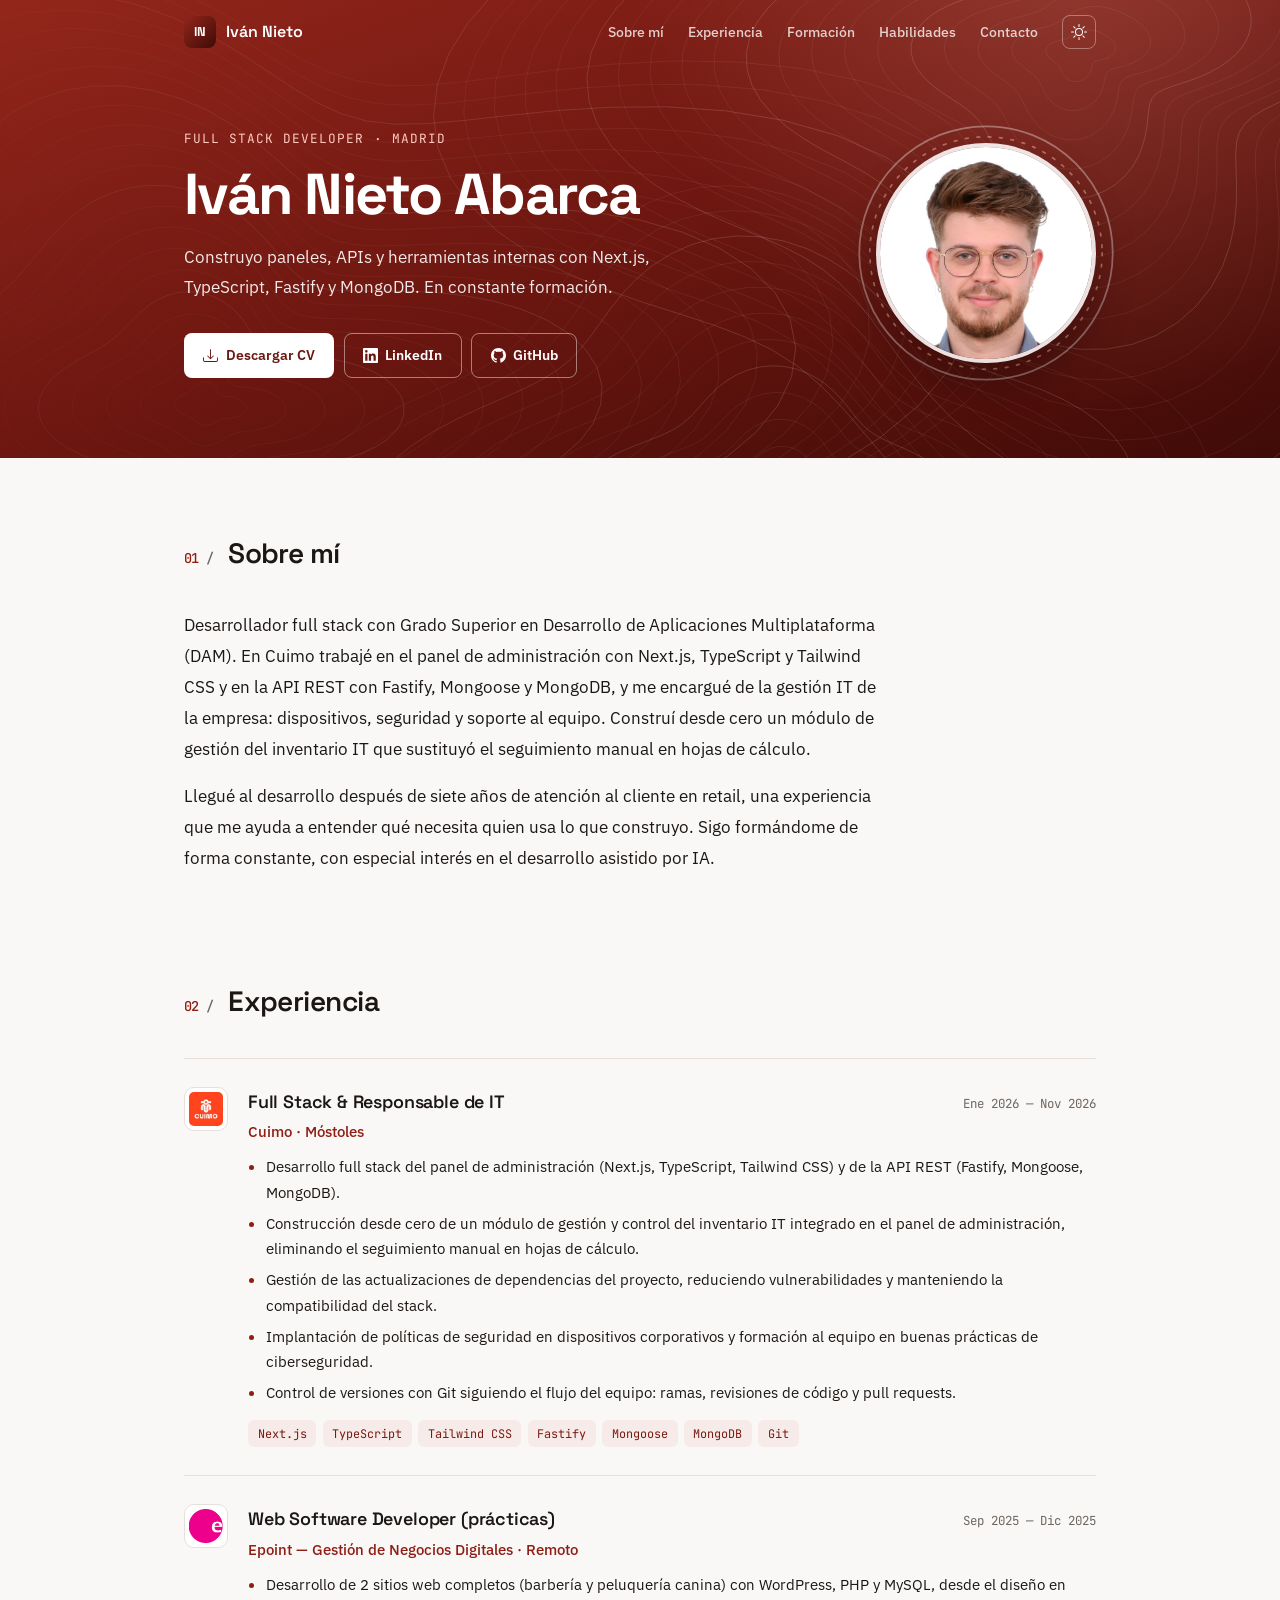
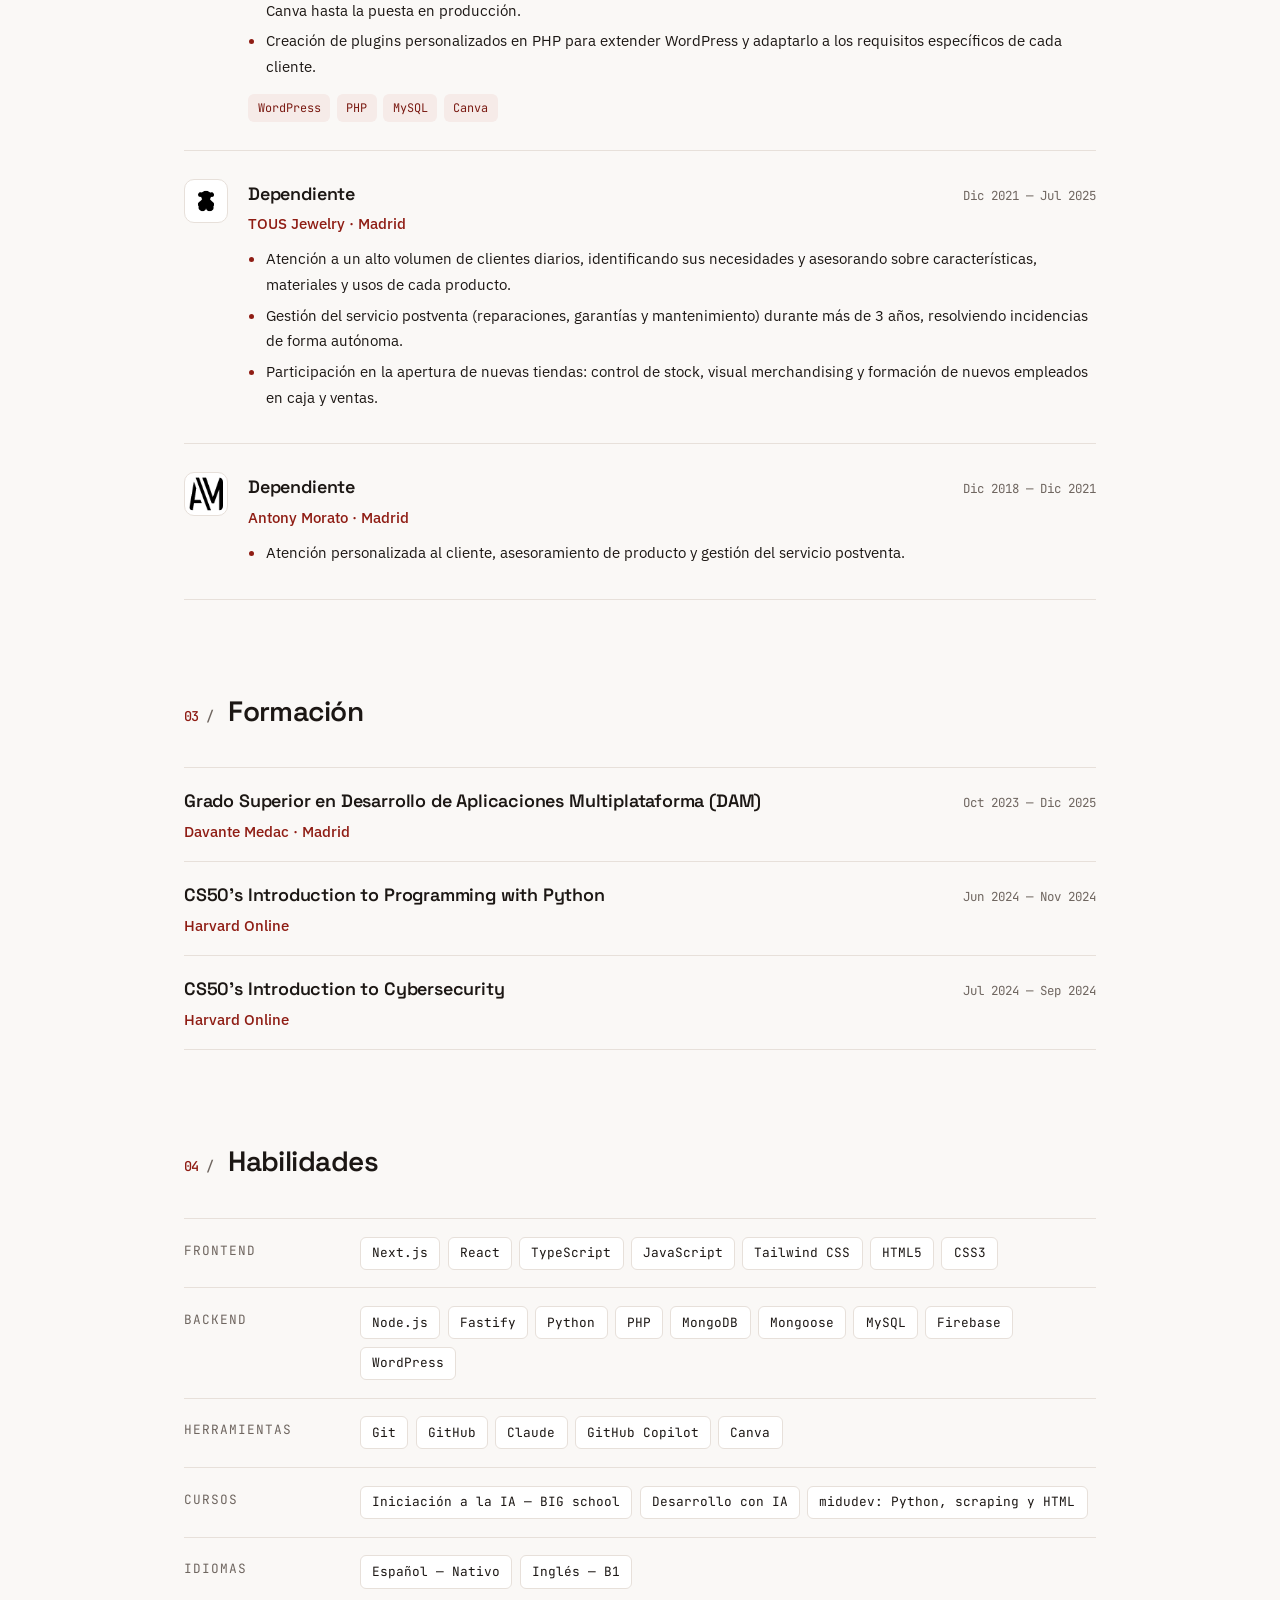
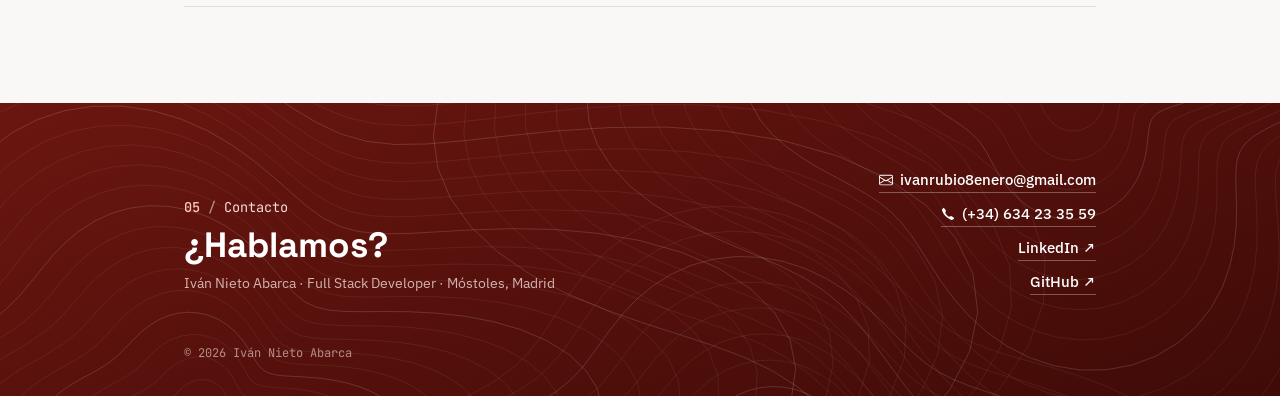
==== commit ead76b30: "fix: corregir fechas de Cuimo (ene-nov 2026) y pasar descripción a pasado" ====
--- a/index.html
+++ b/index.html
@@ -13,7 +13,7 @@
   <link rel="apple-touch-icon" href="assets/apple-touch-icon.png">
   <meta name="description" content="Portfolio profesional de Iván Nieto Abarca — Full Stack Developer especializado en Next.js, TypeScript, Fastify y MongoDB. Madrid, España.">
   <meta property="og:title" content="Iván Nieto Abarca — Full Stack Developer">
-  <meta property="og:description" content="Portfolio de Iván Nieto Abarca, Full Stack Developer en Cuimo. Next.js, TypeScript, Fastify y MongoDB. Madrid, España.">
+  <meta property="og:description" content="Portfolio de Iván Nieto Abarca, Full Stack Developer. Next.js, TypeScript, Fastify y MongoDB. Madrid, España.">
   <meta property="og:type" content="website">
   <meta property="og:url" content="https://niet8.github.io/">
   <meta property="og:image" content="https://niet8.github.io/assets/og-image.jpg">
@@ -94,7 +94,7 @@
 
       <section id="about" class="section reveal">
         <h2 class="section-title"><span class="section-num">01</span>Sobre mí</h2>
-        <p class="about-text">Desarrollador full stack con Grado Superior en Desarrollo de Aplicaciones Multiplataforma (DAM). En Cuimo trabajo en el panel de administración con Next.js, TypeScript y Tailwind CSS y en la API REST con Fastify, Mongoose y MongoDB, y me encargo de la gestión IT de la empresa: dispositivos, seguridad y soporte al equipo. He construido desde cero un módulo de gestión del inventario IT que sustituyó el seguimiento manual en hojas de cálculo.</p>
+        <p class="about-text">Desarrollador full stack con Grado Superior en Desarrollo de Aplicaciones Multiplataforma (DAM). En Cuimo trabajé en el panel de administración con Next.js, TypeScript y Tailwind CSS y en la API REST con Fastify, Mongoose y MongoDB, y me encargué de la gestión IT de la empresa: dispositivos, seguridad y soporte al equipo. Construí desde cero un módulo de gestión del inventario IT que sustituyó el seguimiento manual en hojas de cálculo.</p>
         <p class="about-text">Llegué al desarrollo después de siete años de atención al cliente en retail, una experiencia que me ayuda a entender qué necesita quien usa lo que construyo. Sigo formándome de forma constante, con especial interés en el desarrollo asistido por IA.</p>
       </section>
 
@@ -107,7 +107,7 @@
             <div class="entry-main">
               <div class="entry-head">
                 <h3 class="entry-role">Full Stack &amp; Responsable de IT</h3>
-                <time class="entry-date">May 2026 — Presente</time>
+                <time class="entry-date">Ene 2026 — Nov 2026</time>
               </div>
               <p class="entry-org">Cuimo · Móstoles</p>
               <ul>
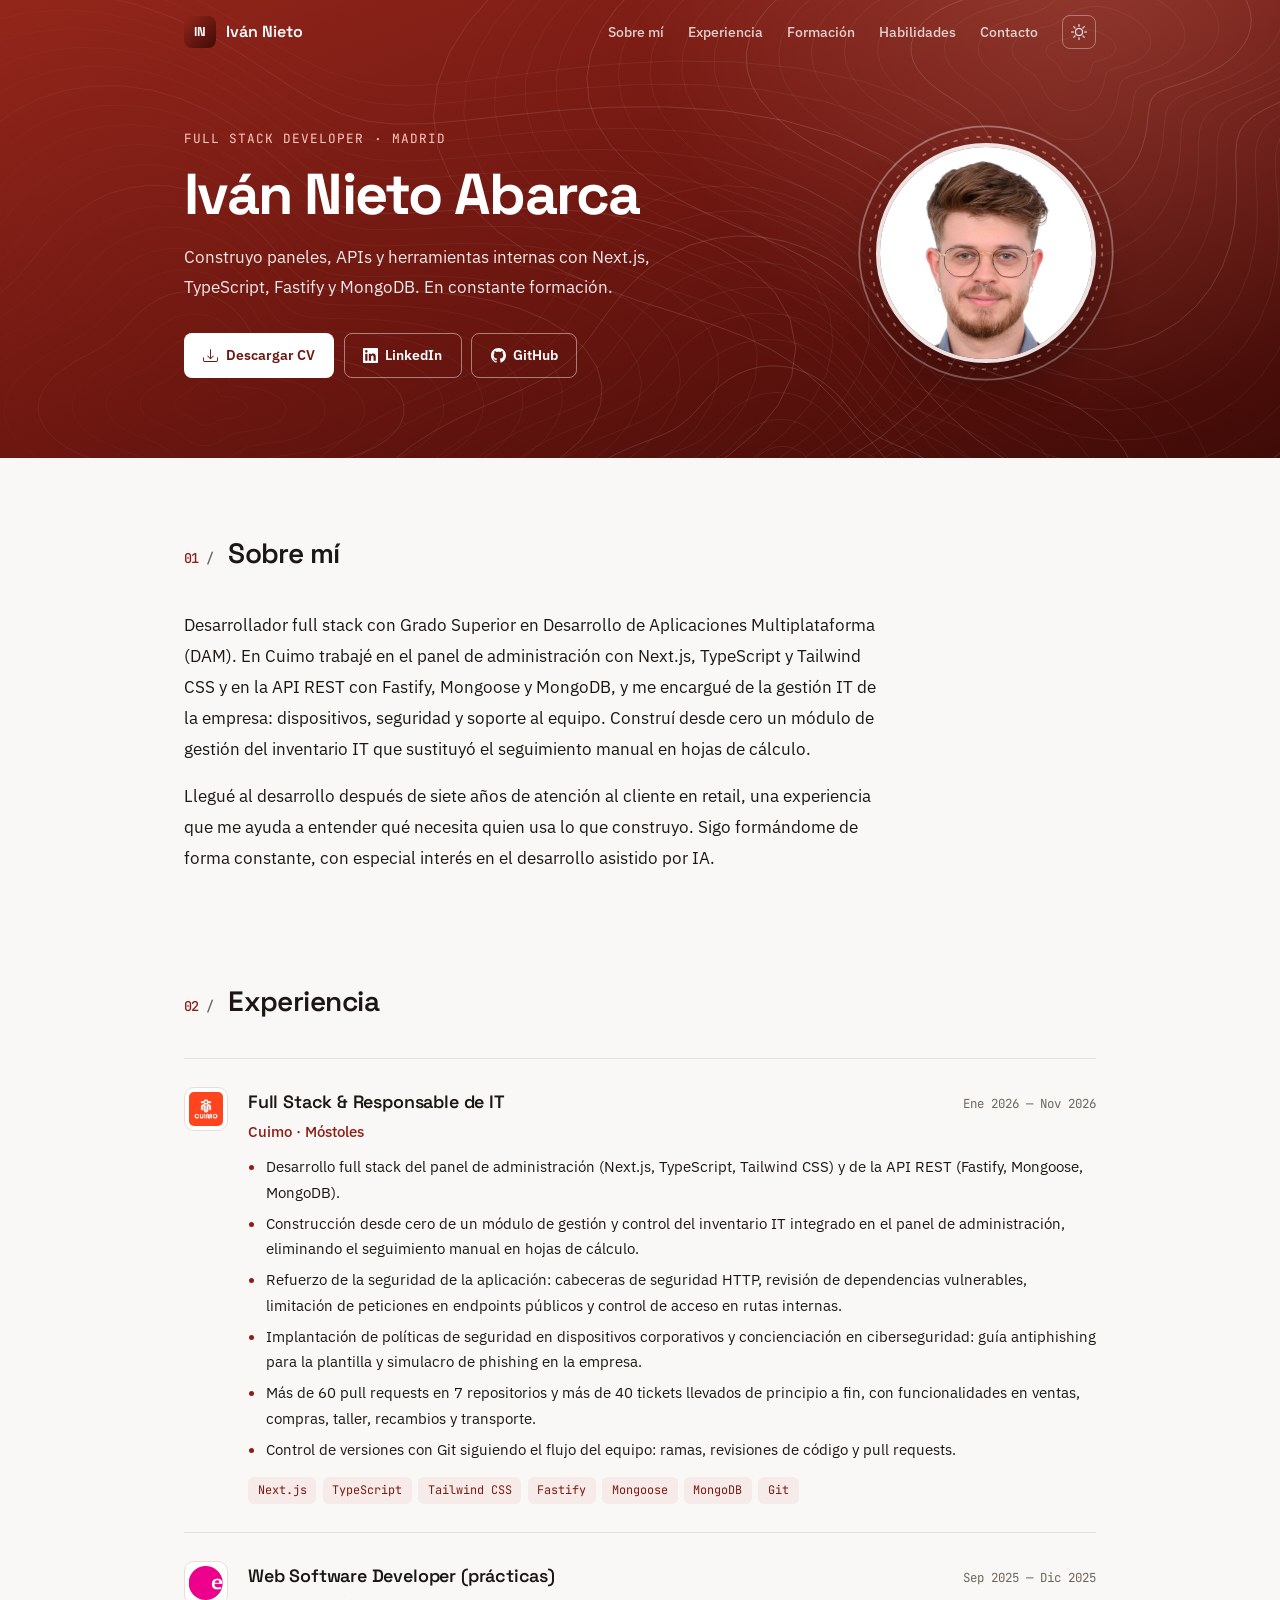
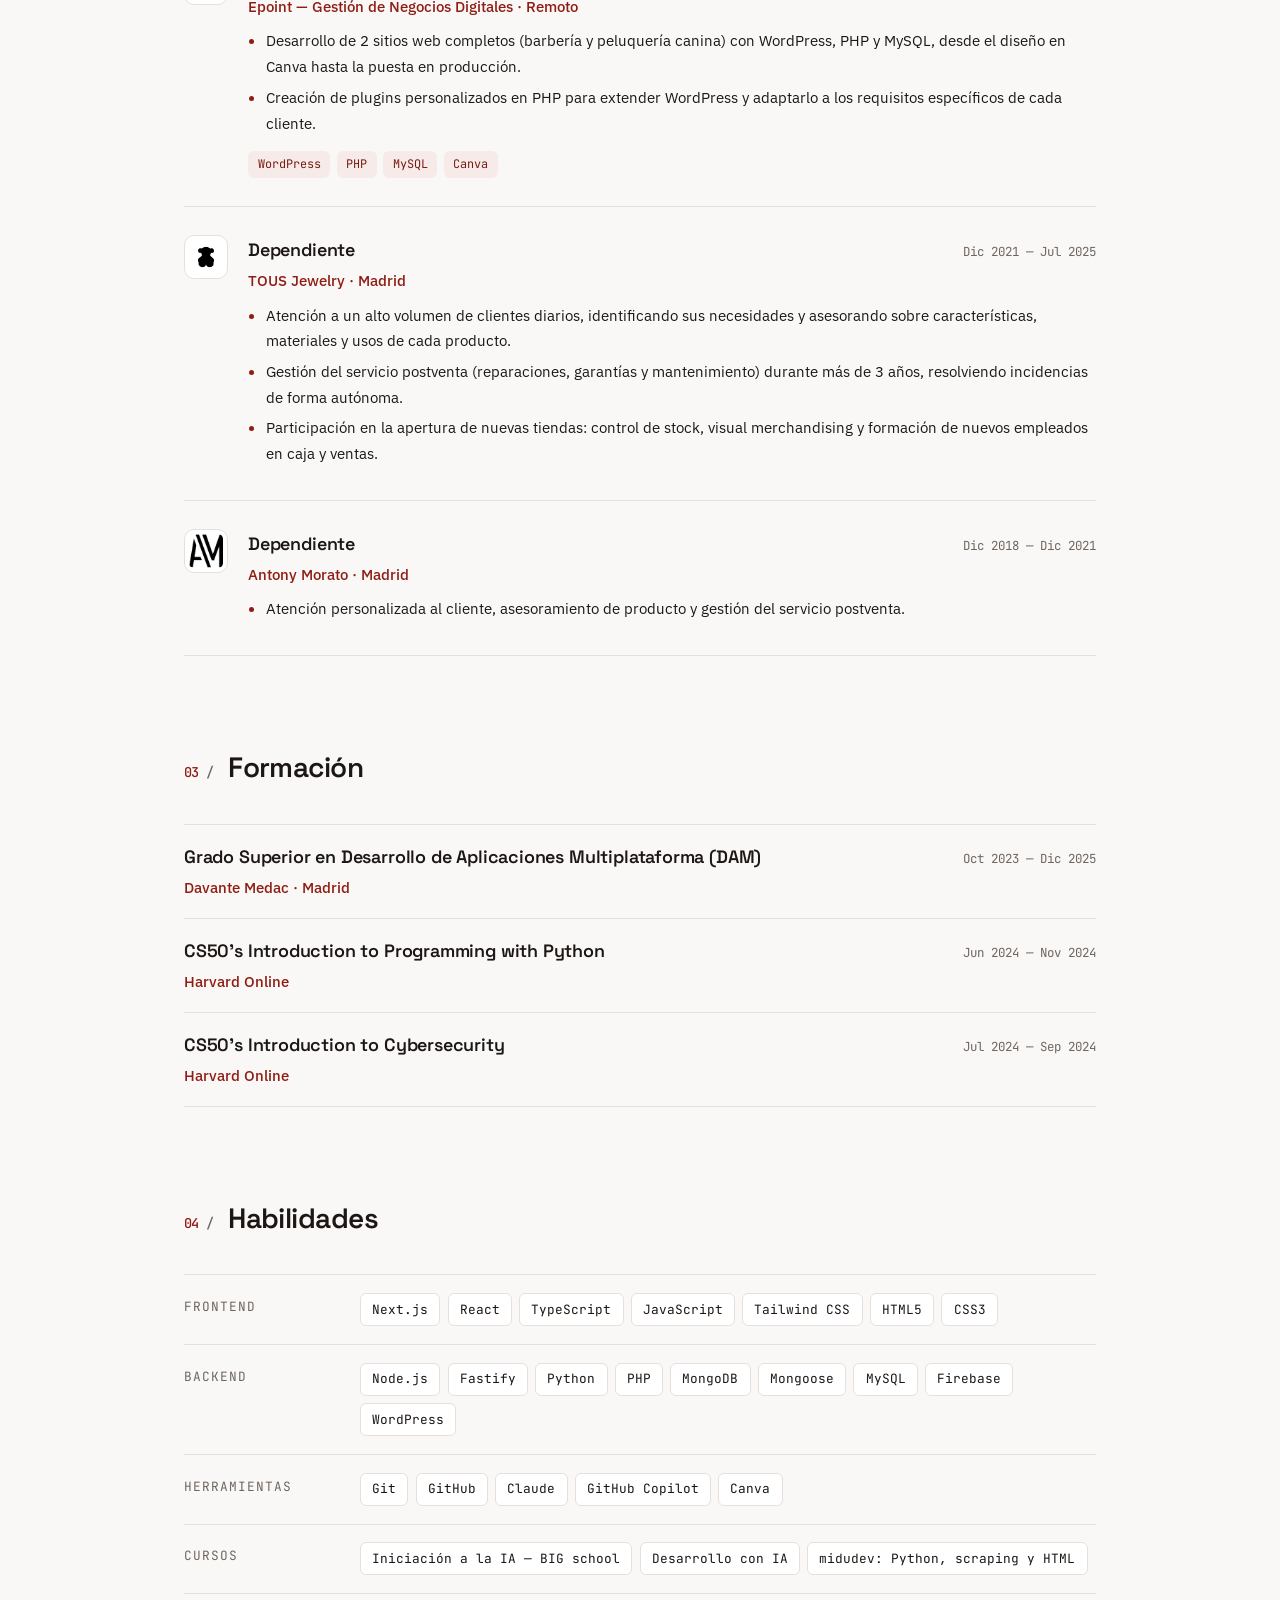
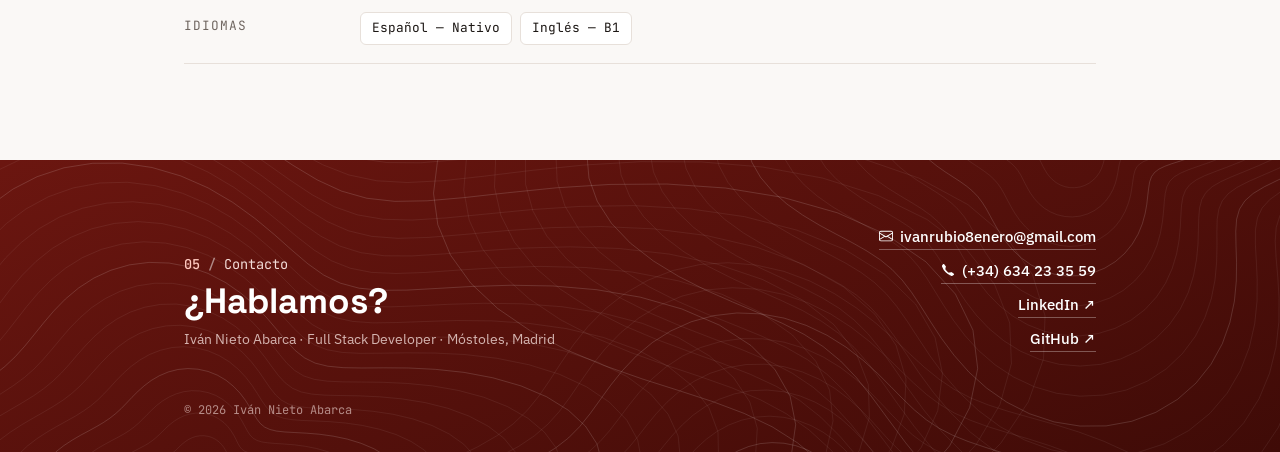
==== commit a5af9511: "feat: añadir logros de Cuimo y regenerar CV en PDF" ====
--- a/index.html
+++ b/index.html
@@ -113,8 +113,9 @@
               <ul>
                 <li>Desarrollo full stack del panel de administración (Next.js, TypeScript, Tailwind CSS) y de la API REST (Fastify, Mongoose, MongoDB).</li>
                 <li>Construcción desde cero de un módulo de gestión y control del inventario IT integrado en el panel de administración, eliminando el seguimiento manual en hojas de cálculo.</li>
-                <li>Gestión de las actualizaciones de dependencias del proyecto, reduciendo vulnerabilidades y manteniendo la compatibilidad del stack.</li>
-                <li>Implantación de políticas de seguridad en dispositivos corporativos y formación al equipo en buenas prácticas de ciberseguridad.</li>
+                <li>Refuerzo de la seguridad de la aplicación: cabeceras de seguridad HTTP, revisión de dependencias vulnerables, limitación de peticiones en endpoints públicos y control de acceso en rutas internas.</li>
+                <li>Implantación de políticas de seguridad en dispositivos corporativos y concienciación en ciberseguridad: guía antiphishing para la plantilla y simulacro de phishing en la empresa.</li>
+                <li>Más de 60 pull requests en 7 repositorios y más de 40 tickets llevados de principio a fin, con funcionalidades en ventas, compras, taller, recambios y transporte.</li>
                 <li>Control de versiones con Git siguiendo el flujo del equipo: ramas, revisiones de código y pull requests.</li>
               </ul>
               <div class="stack-tags">
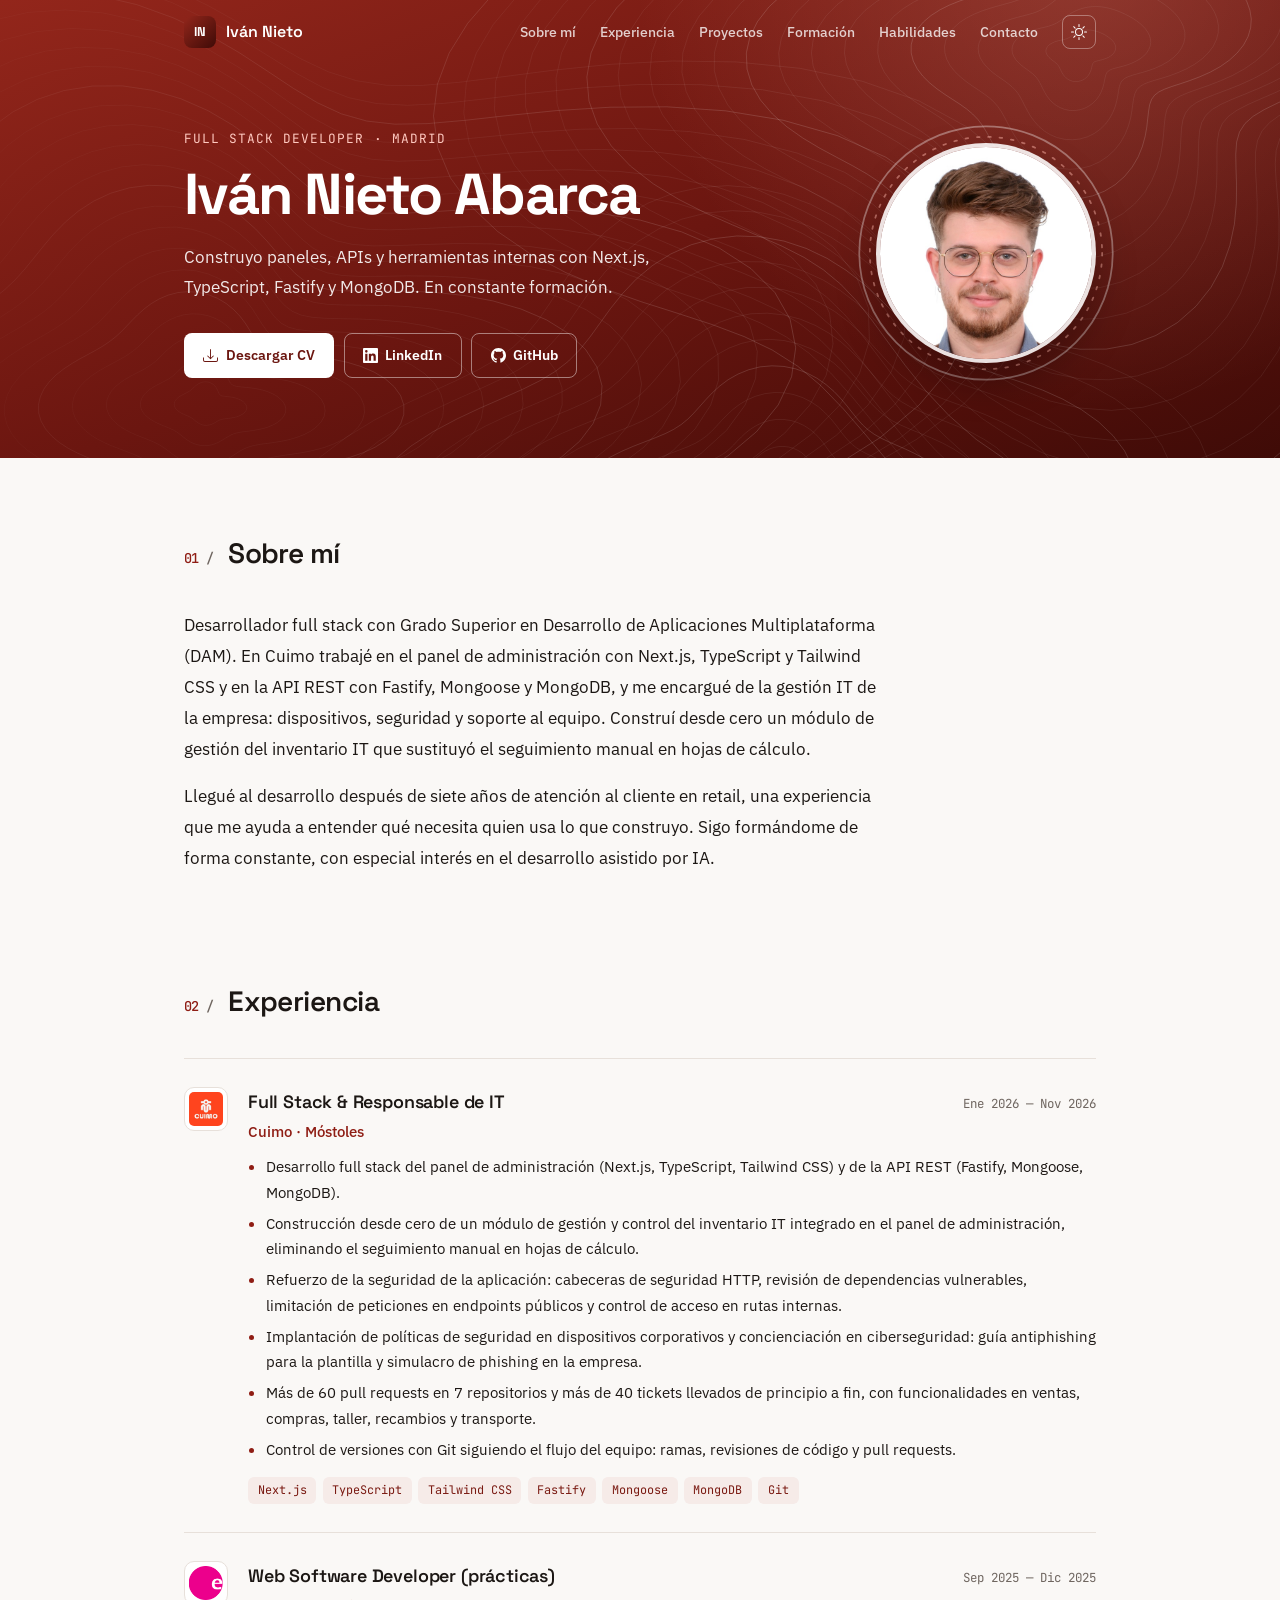
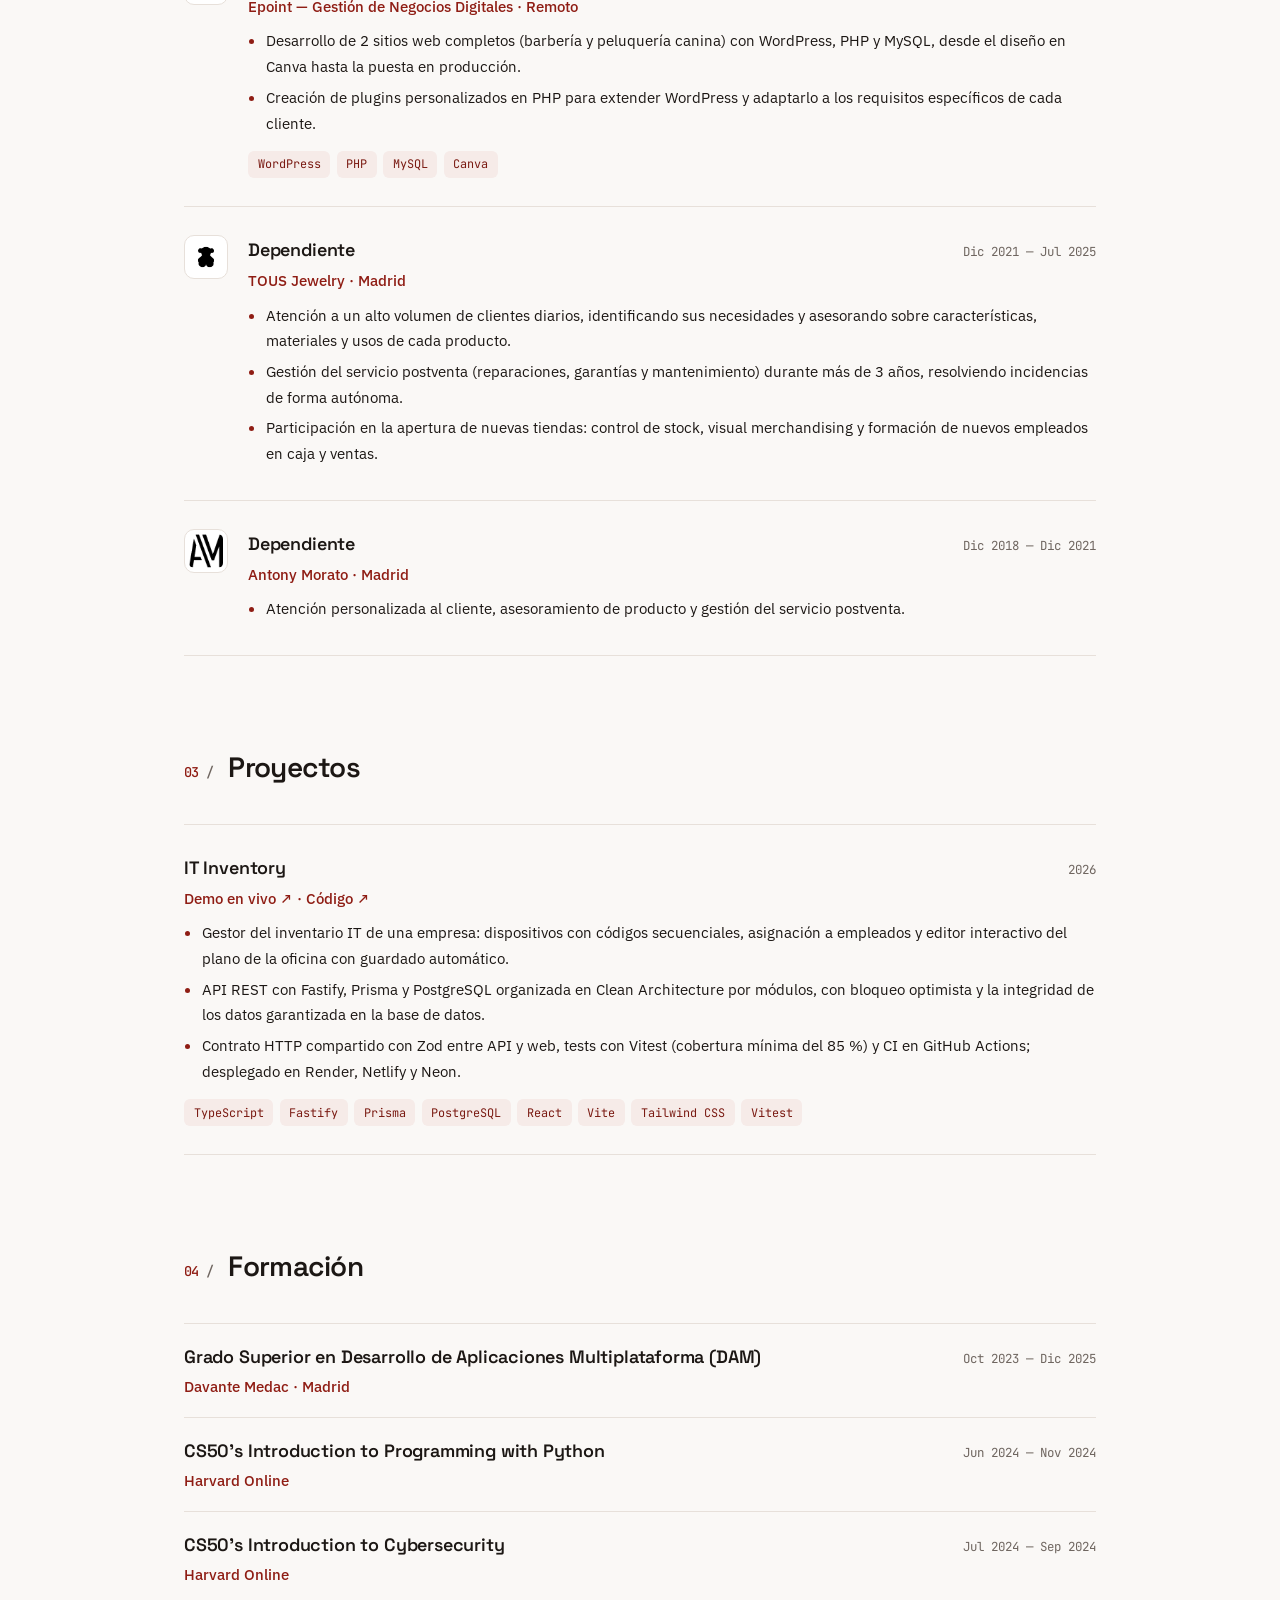
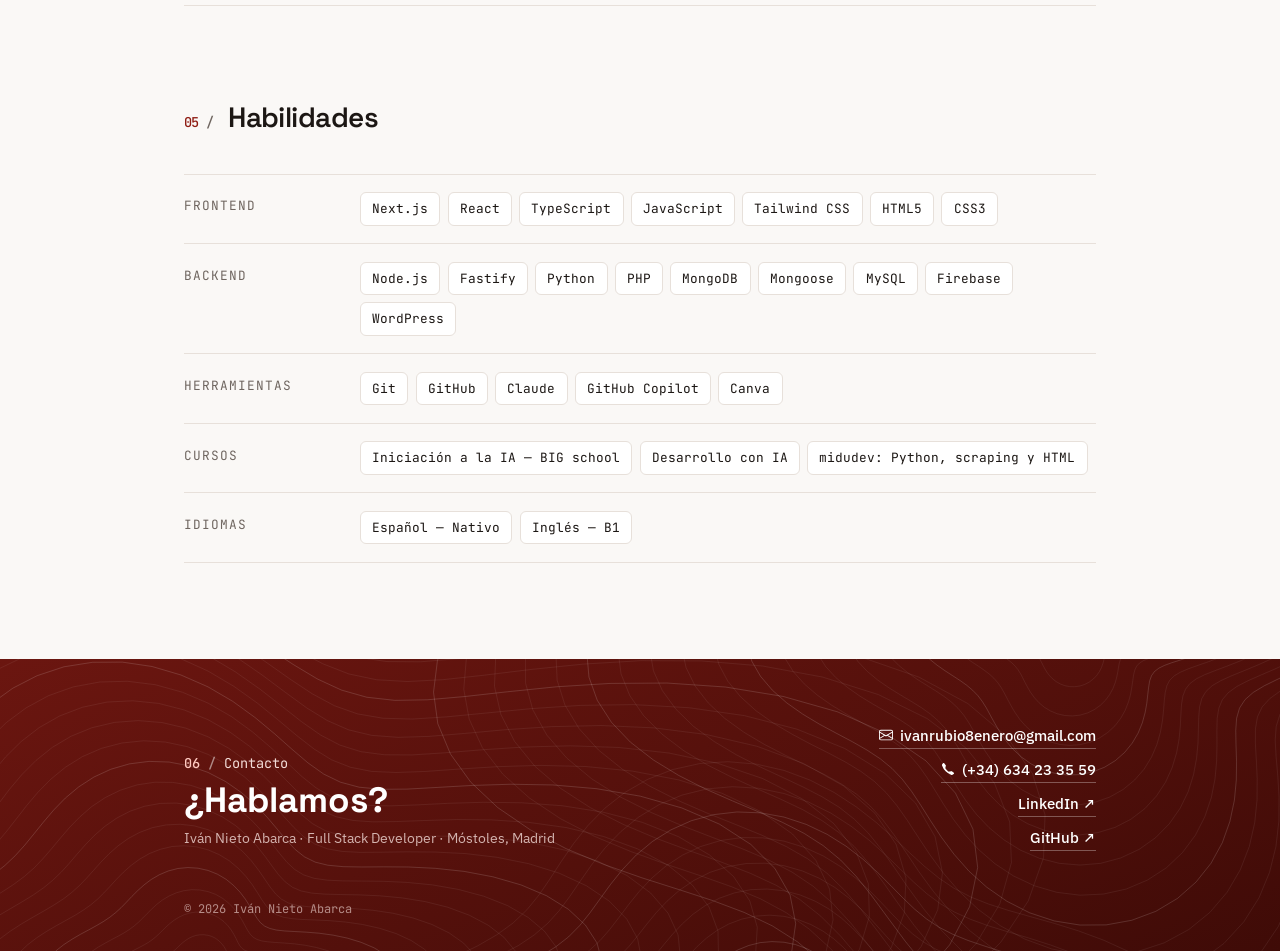
==== commit b72dc05d: "feat: añadir sección de proyectos con IT Inventory" ====
--- a/index.html
+++ b/index.html
@@ -34,6 +34,7 @@
         <ul class="nav-links">
           <li><a href="#about">Sobre mí</a></li>
           <li><a href="#experience">Experiencia</a></li>
+          <li><a href="#projects">Proyectos</a></li>
           <li><a href="#education">Formación</a></li>
           <li><a href="#skills">Habilidades</a></li>
           <li><a href="#contact">Contacto</a></li>
@@ -175,8 +176,31 @@
         </div>
       </section>
 
+      <section id="projects" class="section reveal">
+        <h2 class="section-title"><span class="section-num">03</span>Proyectos</h2>
+        <div class="entries">
+          <article class="entry entry--plain reveal">
+            <div class="entry-main">
+              <div class="entry-head">
+                <h3 class="entry-role">IT Inventory</h3>
+                <time class="entry-date">2026</time>
+              </div>
+              <p class="entry-org"><a href="https://niet8-it-inventory.netlify.app" target="_blank" rel="noopener noreferrer">Demo en vivo ↗</a> · <a href="https://github.com/niet8/it-inventory" target="_blank" rel="noopener noreferrer">Código ↗</a></p>
+              <ul>
+                <li>Gestor del inventario IT de una empresa: dispositivos con códigos secuenciales, asignación a empleados y editor interactivo del plano de la oficina con guardado automático.</li>
+                <li>API REST con Fastify, Prisma y PostgreSQL organizada en Clean Architecture por módulos, con bloqueo optimista y la integridad de los datos garantizada en la base de datos.</li>
+                <li>Contrato HTTP compartido con Zod entre API y web, tests con Vitest (cobertura mínima del 85 %) y CI en GitHub Actions; desplegado en Render, Netlify y Neon.</li>
+              </ul>
+              <div class="stack-tags">
+                <span class="tag">TypeScript</span><span class="tag">Fastify</span><span class="tag">Prisma</span><span class="tag">PostgreSQL</span><span class="tag">React</span><span class="tag">Vite</span><span class="tag">Tailwind CSS</span><span class="tag">Vitest</span>
+              </div>
+            </div>
+          </article>
+        </div>
+      </section>
+
       <section id="education" class="section reveal">
-        <h2 class="section-title"><span class="section-num">03</span>Formación</h2>
+        <h2 class="section-title"><span class="section-num">04</span>Formación</h2>
         <div class="entries entries--compact">
           <article class="entry entry--plain reveal">
             <div class="entry-main">
@@ -209,7 +233,7 @@
       </section>
 
       <section id="skills" class="section reveal">
-        <h2 class="section-title"><span class="section-num">04</span>Habilidades</h2>
+        <h2 class="section-title"><span class="section-num">05</span>Habilidades</h2>
         <dl class="skills">
           <div class="skill-row">
             <dt>Frontend</dt>
@@ -240,7 +264,7 @@
   <footer id="contact" class="footer">
     <div class="footer-inner">
       <div class="footer-intro">
-        <p class="footer-kicker"><span class="section-num">05</span>Contacto</p>
+        <p class="footer-kicker"><span class="section-num">06</span>Contacto</p>
         <p class="footer-name">¿Hablamos?</p>
         <p class="footer-role">Iván Nieto Abarca · Full Stack Developer · Móstoles, Madrid</p>
       </div>
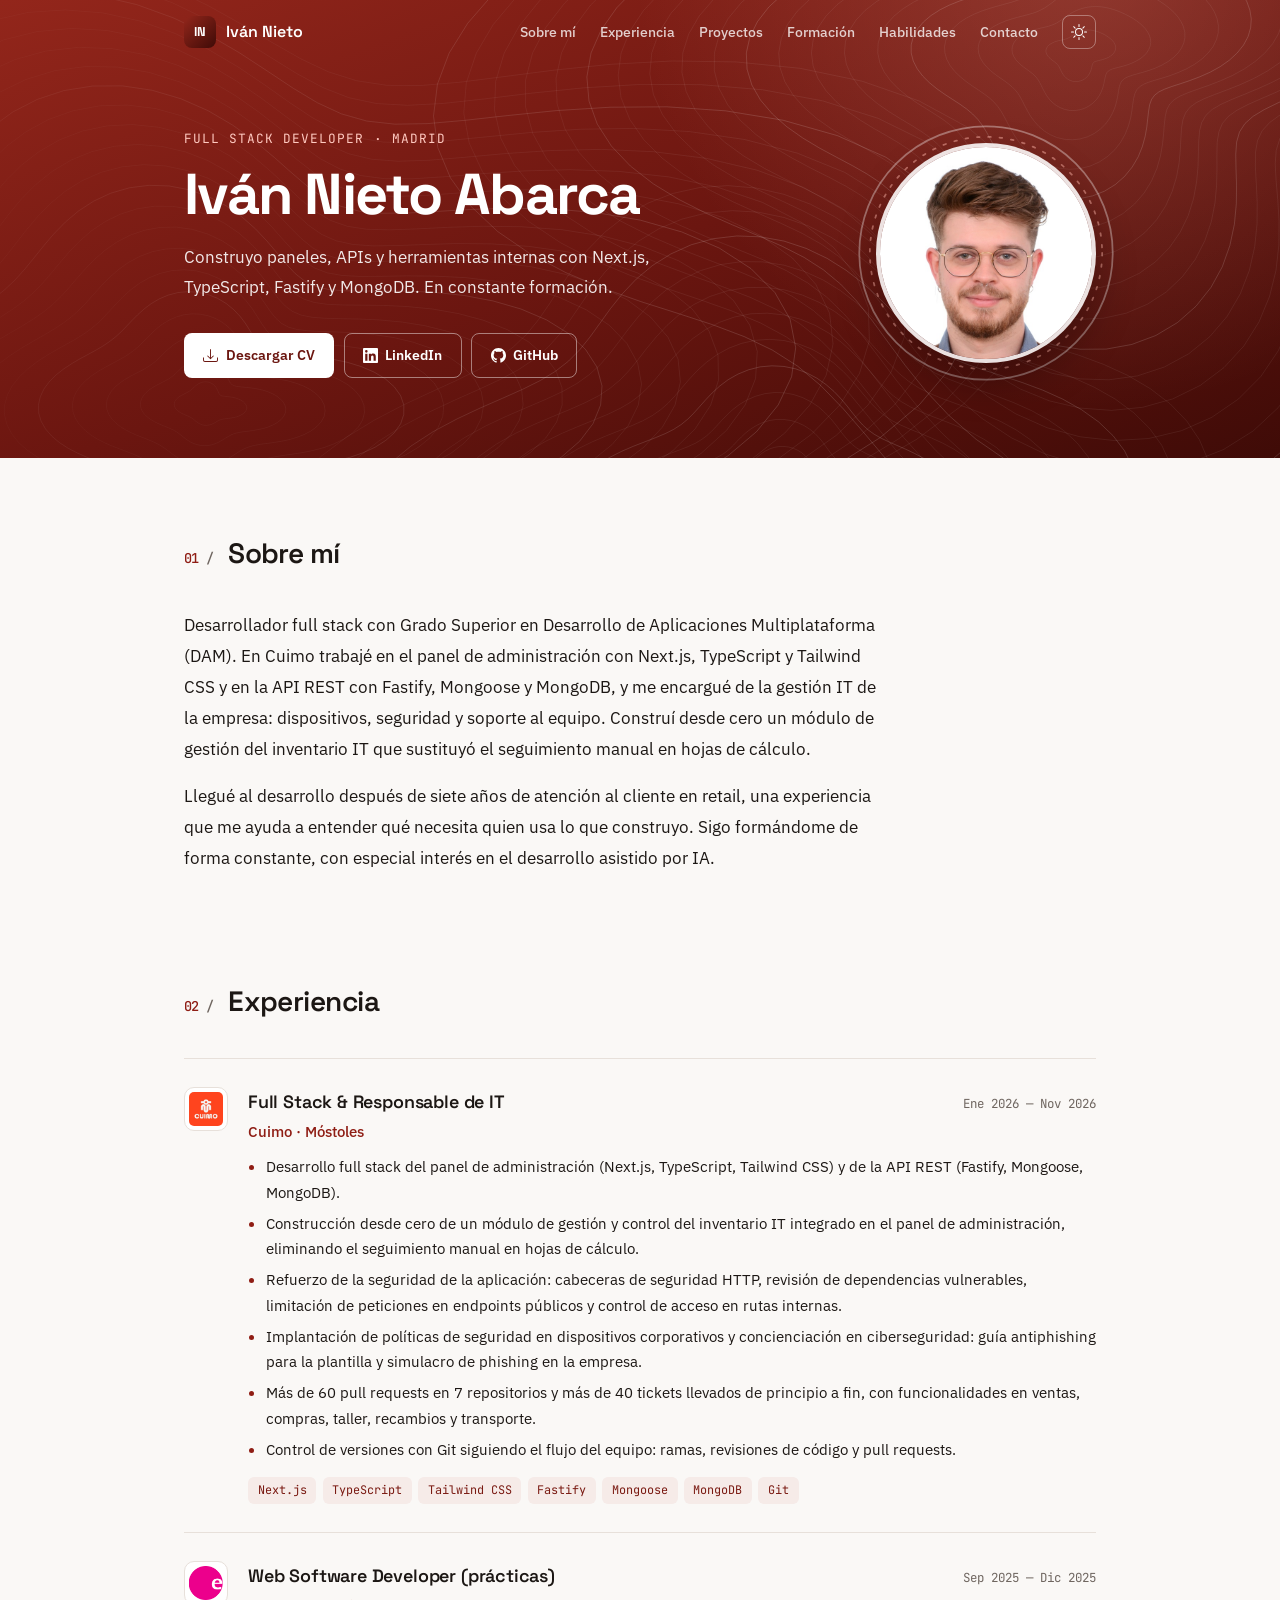
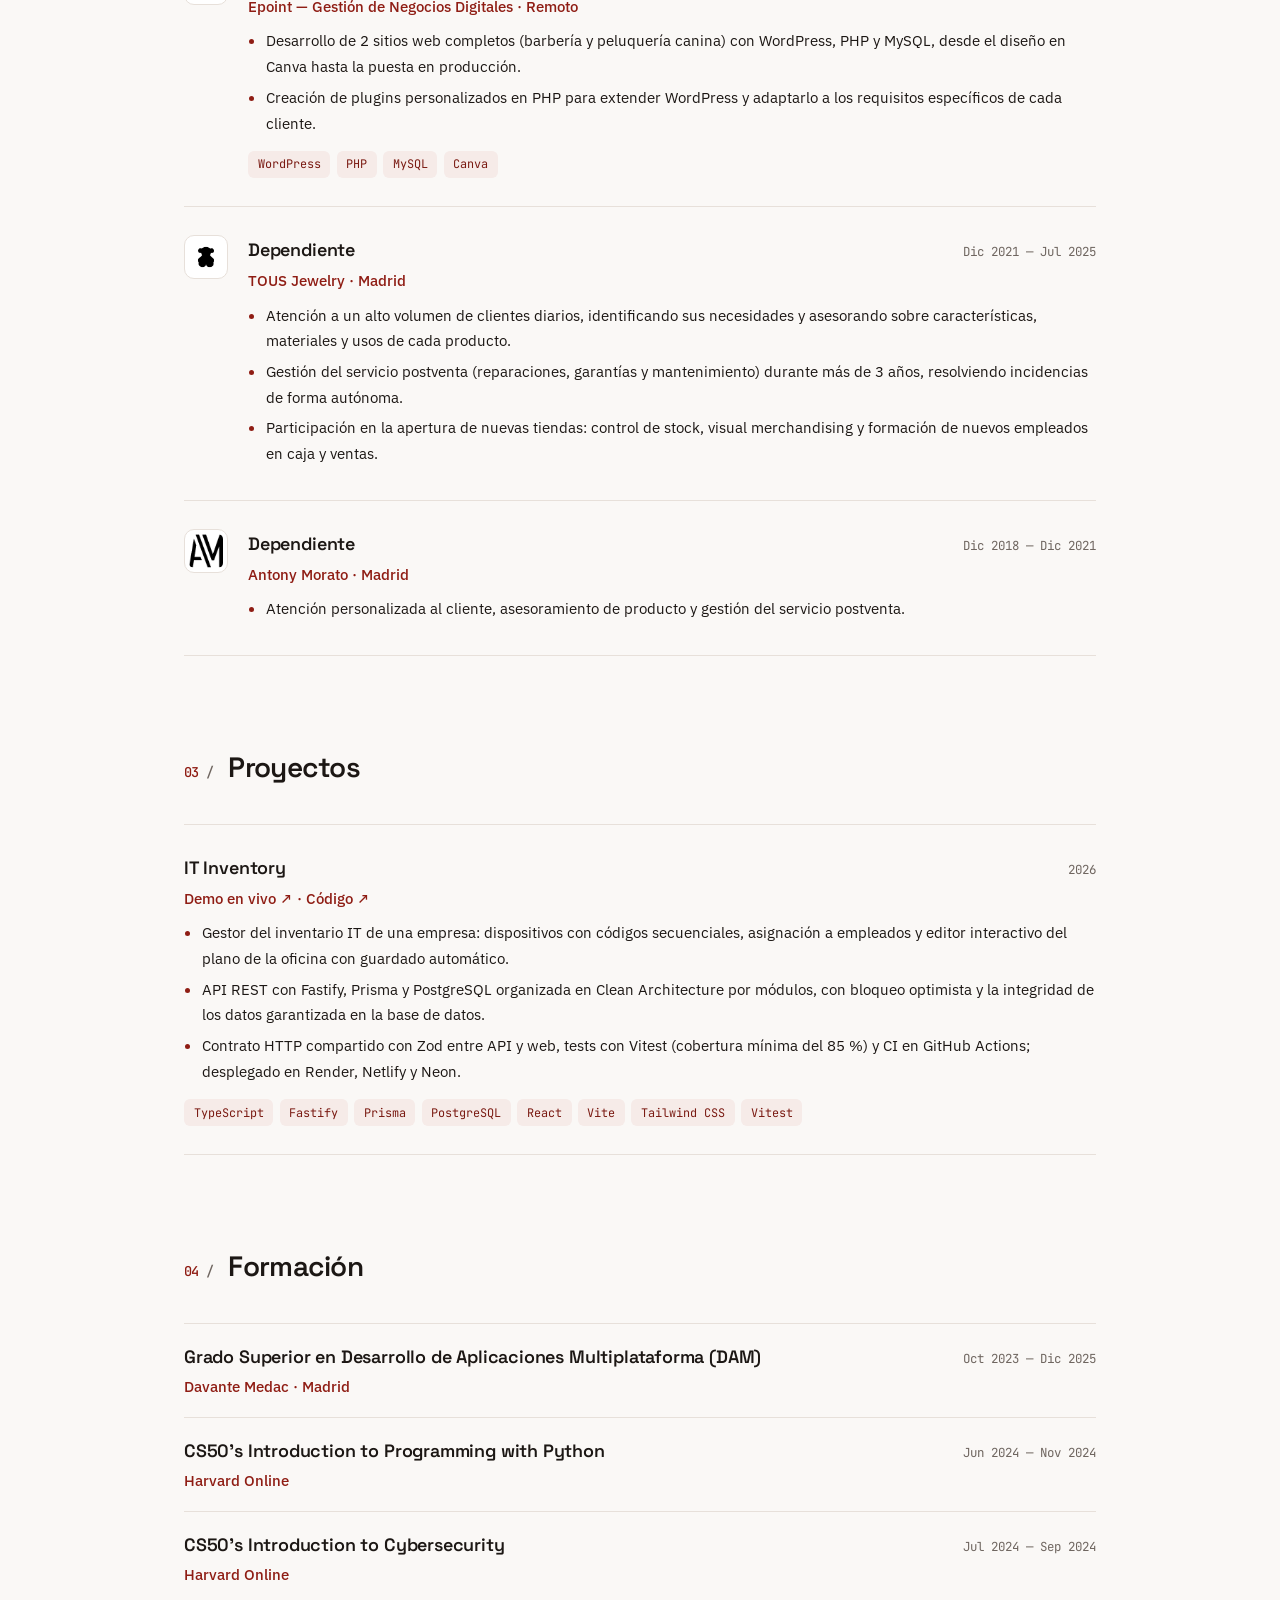
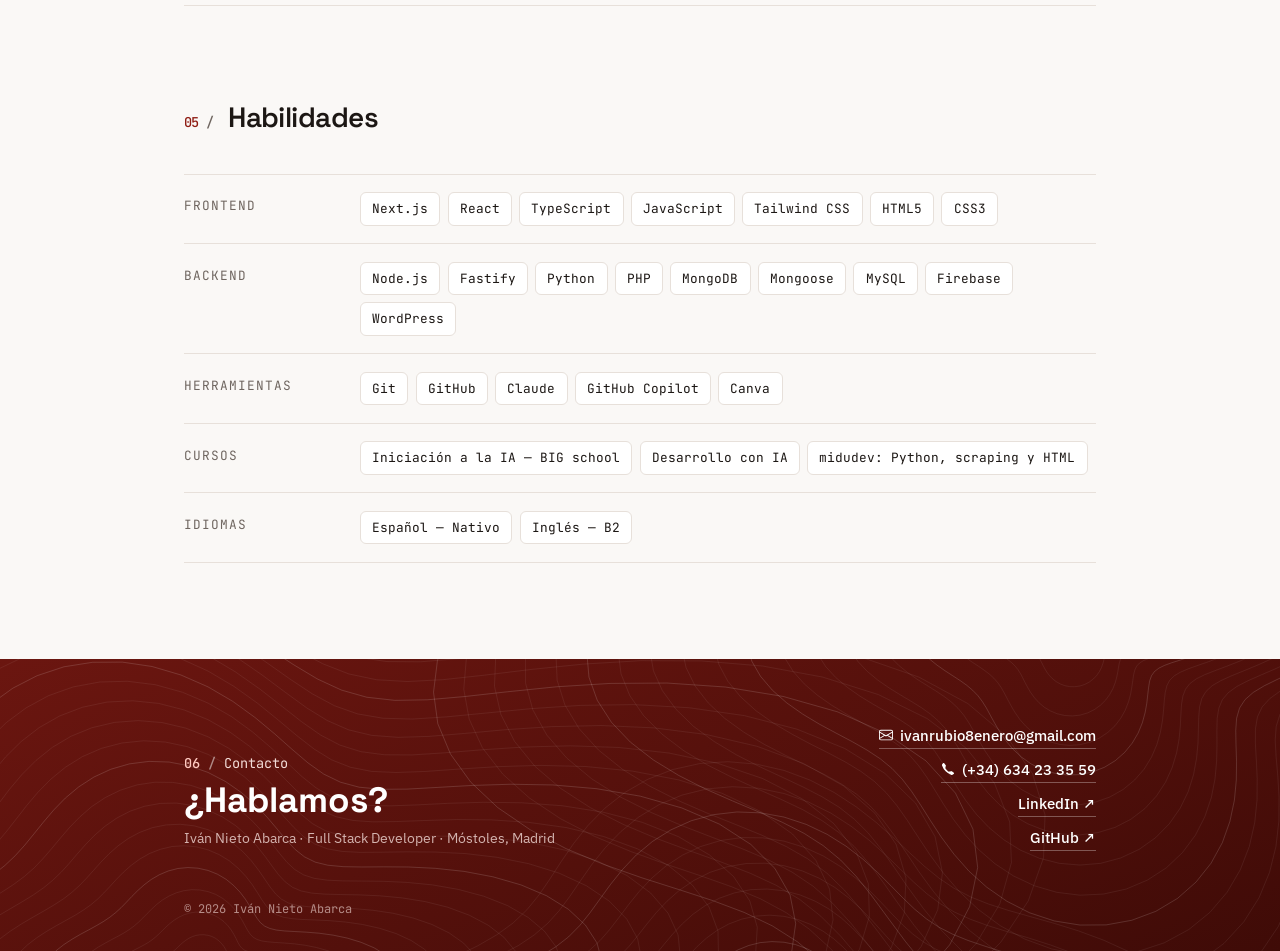
==== commit a310a533: "docs: actualizar nivel de inglés a B2 en portfolio y CV" ====
--- a/index.html
+++ b/index.html
@@ -253,7 +253,7 @@
           </div>
           <div class="skill-row">
             <dt>Idiomas</dt>
-            <dd><span class="chip">Español — Nativo</span><span class="chip">Inglés — B1</span></dd>
+            <dd><span class="chip">Español — Nativo</span><span class="chip">Inglés — B2</span></dd>
           </div>
         </dl>
       </section>
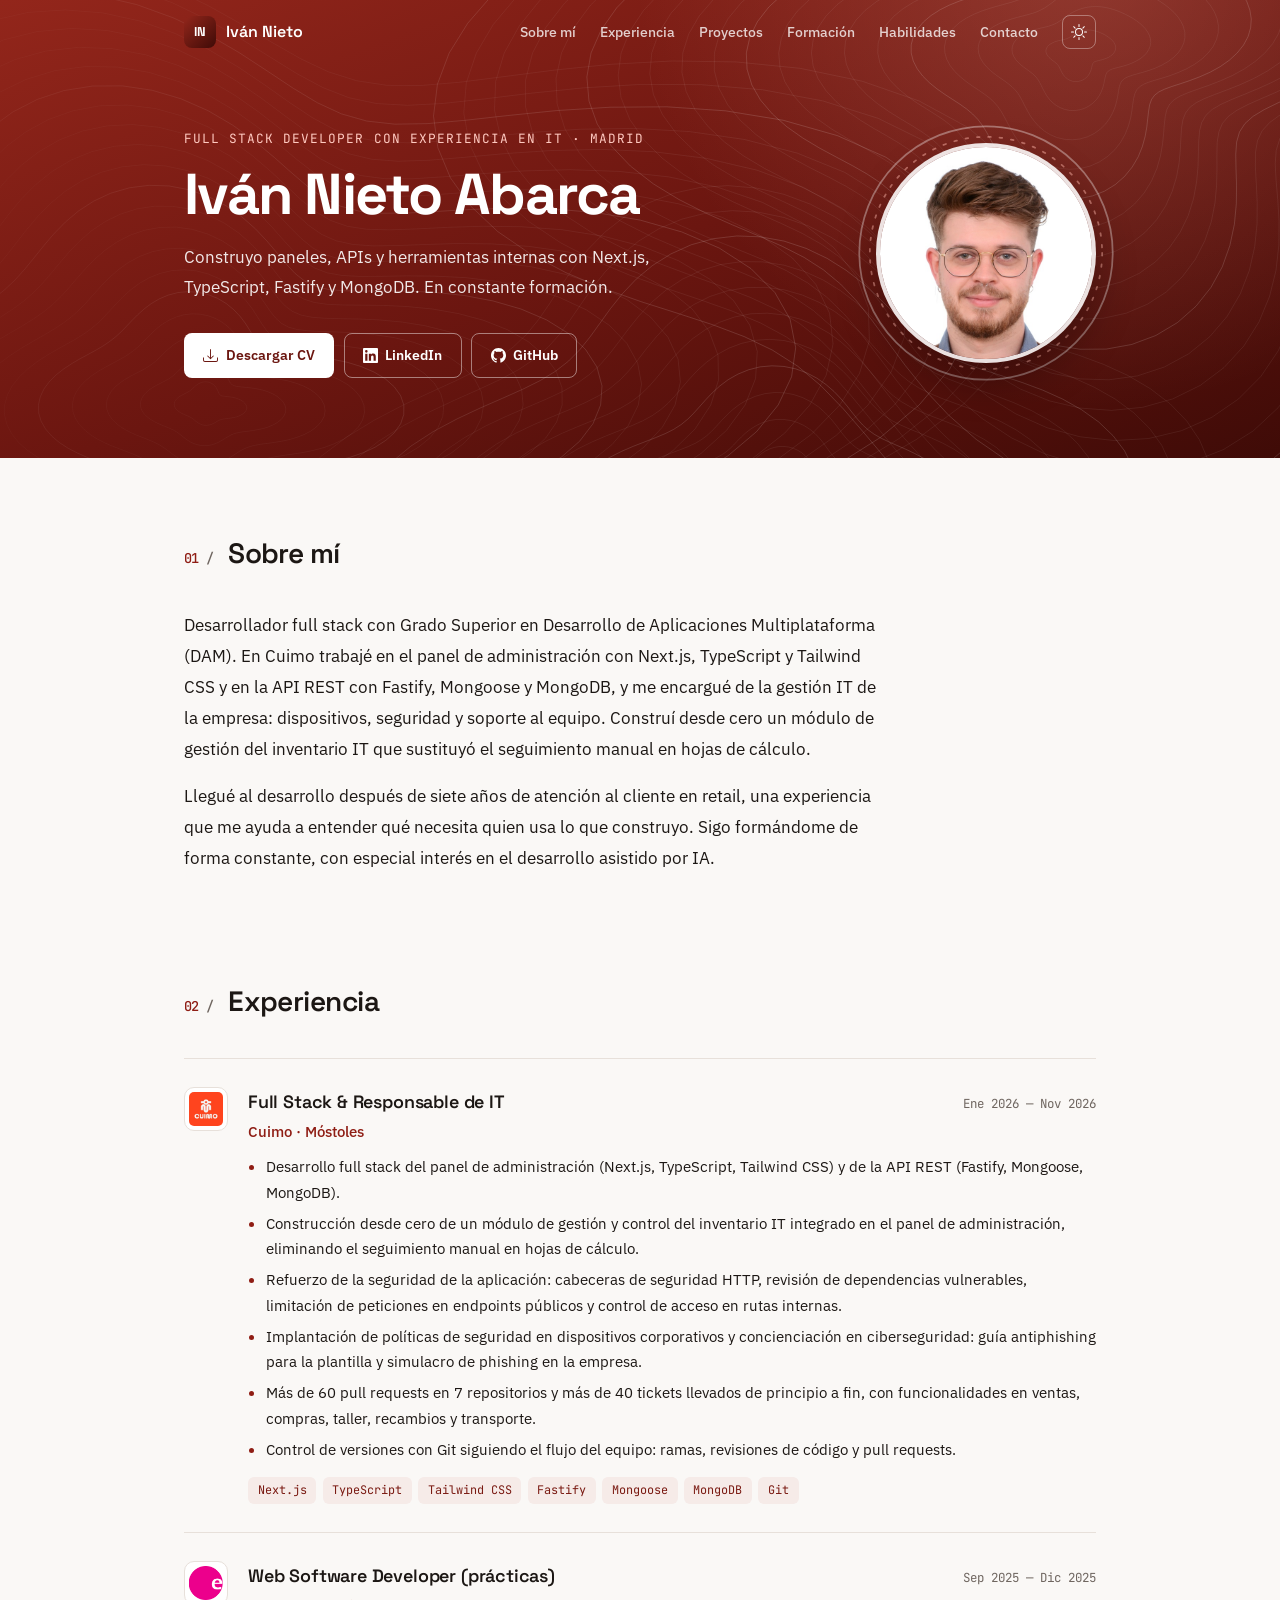
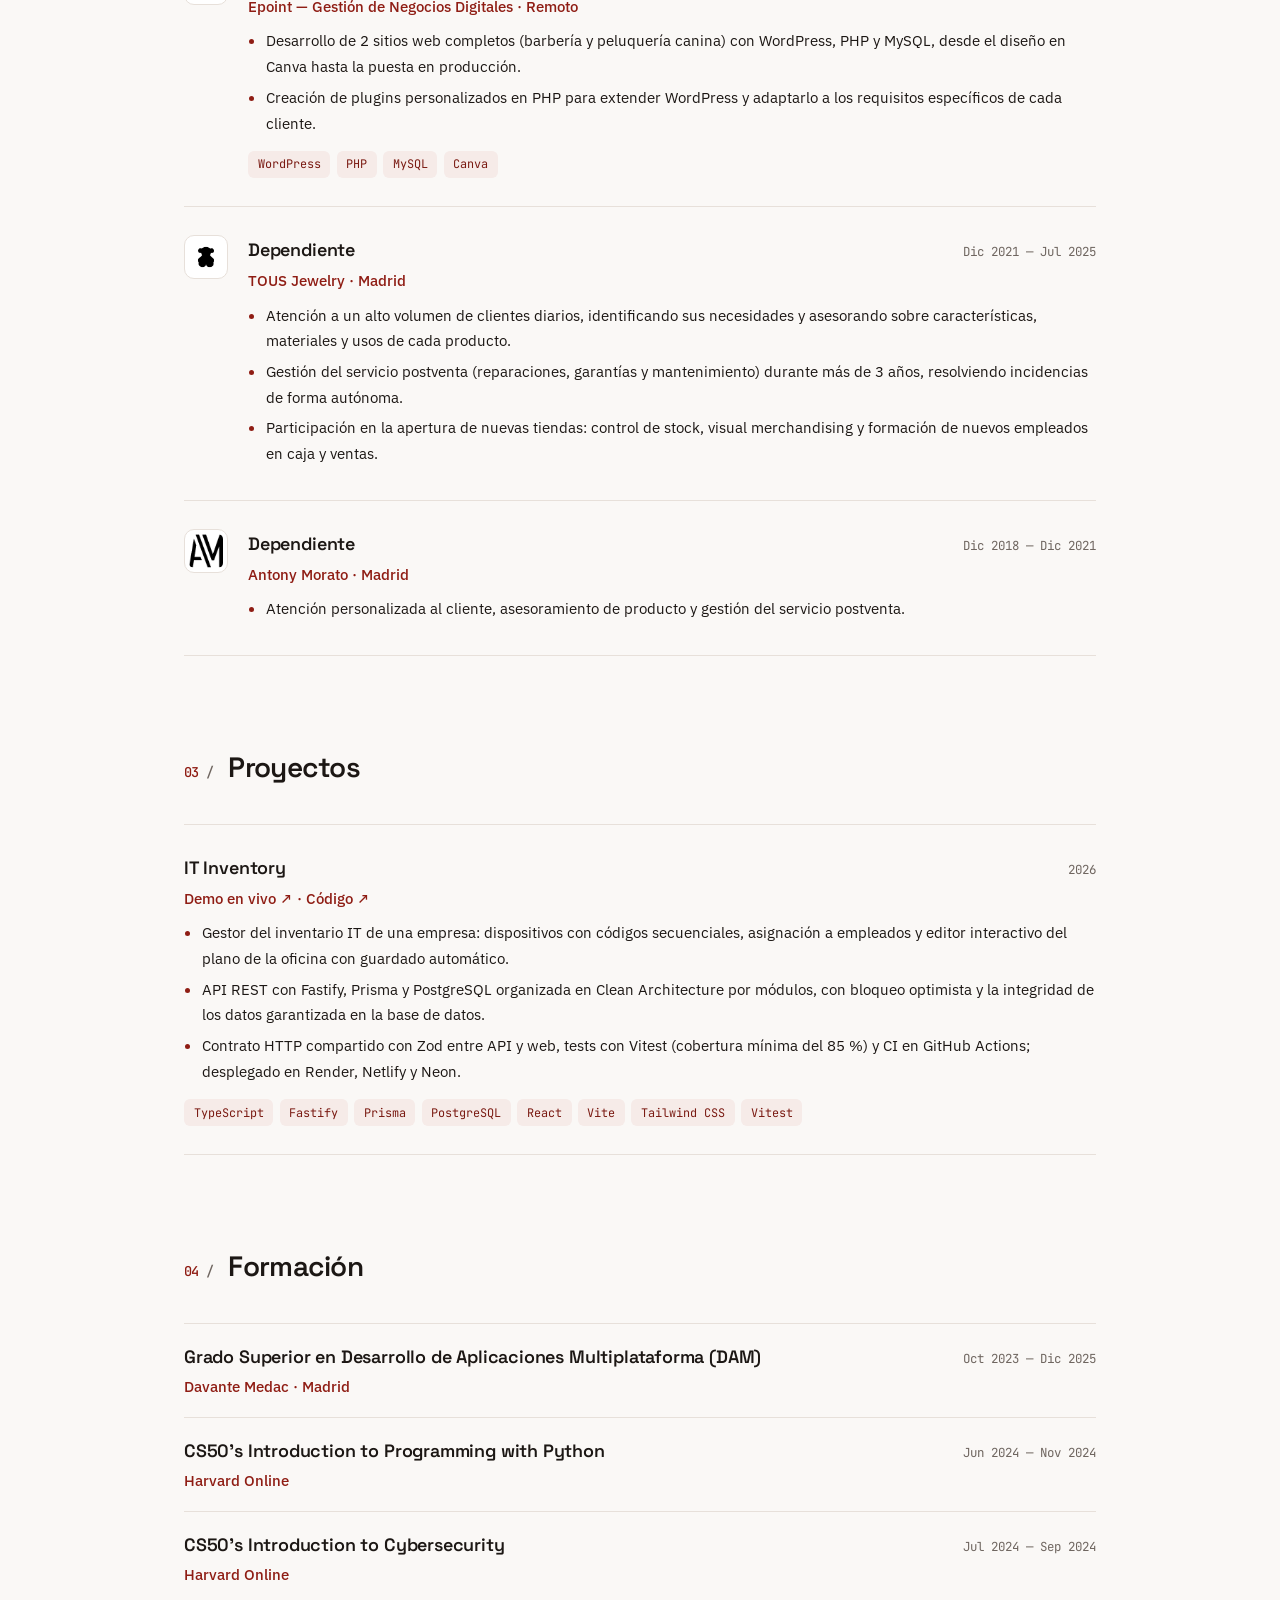
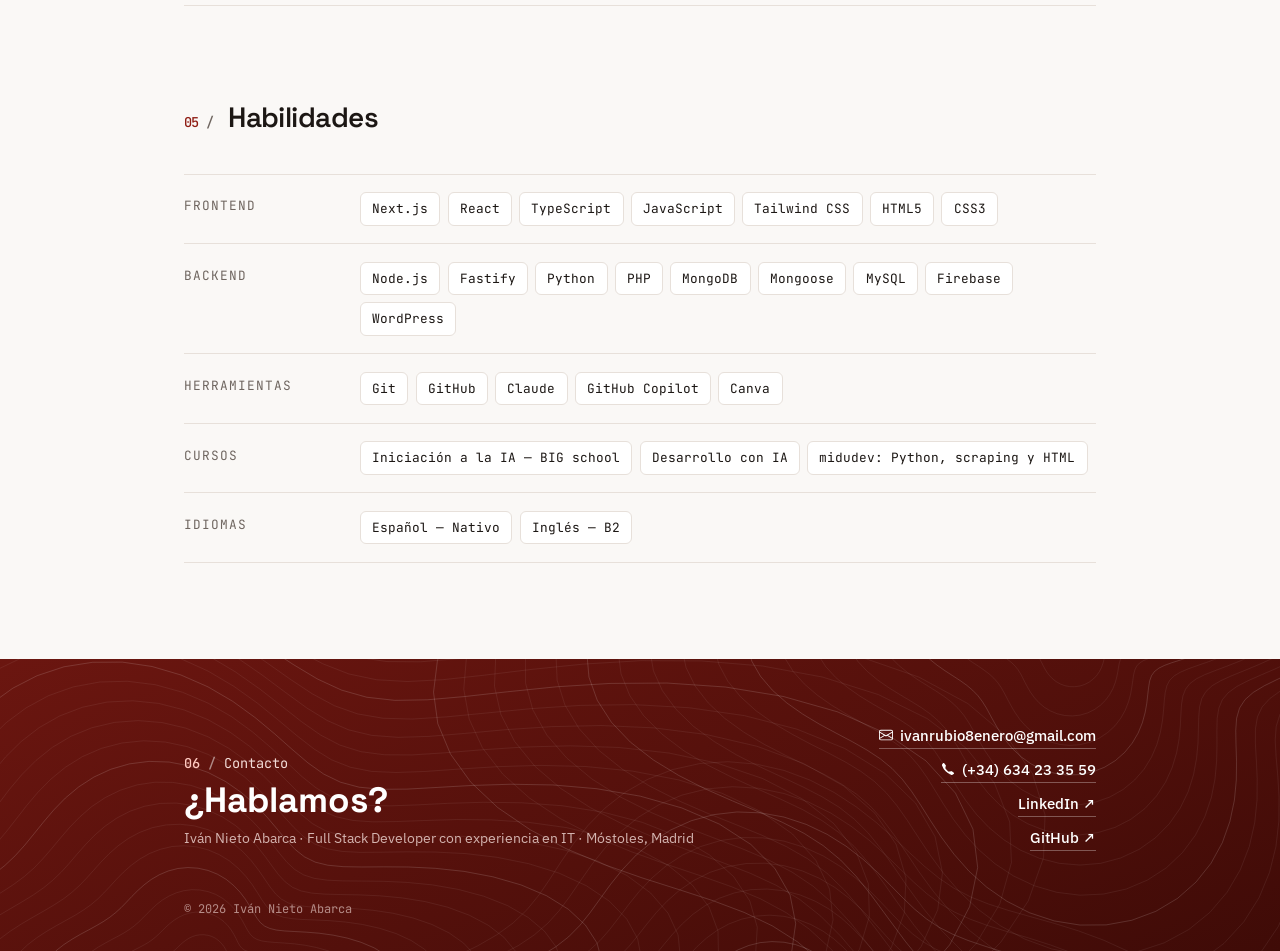
==== commit 725b44ce: "feat: titular 'Full Stack Developer con experiencia en IT' en el portfolio" ====
--- a/index.html
+++ b/index.html
@@ -3,7 +3,7 @@
 <head>
   <meta charset="utf-8">
   <meta name="viewport" content="width=device-width,initial-scale=1">
-  <title>Iván Nieto Abarca — Full Stack Developer</title>
+  <title>Iván Nieto Abarca — Full Stack Developer con experiencia en IT</title>
   <link rel="preconnect" href="https://fonts.googleapis.com">
   <link rel="preconnect" href="https://fonts.gstatic.com" crossorigin>
   <link href="https://fonts.googleapis.com/css2?family=IBM+Plex+Sans:wght@400;500;600&family=JetBrains+Mono:wght@400;500&family=Space+Grotesk:wght@500;600;700&display=swap" rel="stylesheet">
@@ -11,15 +11,15 @@
   <link rel="icon" href="assets/favicon.svg" type="image/svg+xml">
   <link rel="icon" href="assets/favicon-32.png" type="image/png" sizes="32x32">
   <link rel="apple-touch-icon" href="assets/apple-touch-icon.png">
-  <meta name="description" content="Portfolio profesional de Iván Nieto Abarca — Full Stack Developer especializado en Next.js, TypeScript, Fastify y MongoDB. Madrid, España.">
-  <meta property="og:title" content="Iván Nieto Abarca — Full Stack Developer">
-  <meta property="og:description" content="Portfolio de Iván Nieto Abarca, Full Stack Developer. Next.js, TypeScript, Fastify y MongoDB. Madrid, España.">
+  <meta name="description" content="Portfolio profesional de Iván Nieto Abarca — Full Stack Developer con experiencia en IT, especializado en Next.js, TypeScript, Fastify y MongoDB. Madrid, España.">
+  <meta property="og:title" content="Iván Nieto Abarca — Full Stack Developer con experiencia en IT">
+  <meta property="og:description" content="Portfolio de Iván Nieto Abarca, Full Stack Developer con experiencia en IT. Next.js, TypeScript, Fastify y MongoDB. Madrid, España.">
   <meta property="og:type" content="website">
   <meta property="og:url" content="https://niet8.github.io/">
   <meta property="og:image" content="https://niet8.github.io/assets/og-image.jpg">
   <meta property="og:image:width" content="1200">
   <meta property="og:image:height" content="630">
-  <meta property="og:image:alt" content="Iván Nieto Abarca — Full Stack Developer">
+  <meta property="og:image:alt" content="Iván Nieto Abarca — Full Stack Developer con experiencia en IT">
   <meta name="twitter:card" content="summary_large_image">
 </head>
 <body>
@@ -54,7 +54,7 @@
   <header class="hero" id="top">
     <div class="hero-inner">
       <div class="hero-text">
-        <p class="hero-kicker">Full Stack Developer · Madrid</p>
+        <p class="hero-kicker">Full Stack Developer con experiencia en IT · Madrid</p>
         <h1>Iván Nieto Abarca</h1>
         <p class="hero-tagline">Construyo paneles, APIs y herramientas internas con Next.js, TypeScript, Fastify y MongoDB. En constante formación.</p>
         <div class="hero-cta">
@@ -266,7 +266,7 @@
       <div class="footer-intro">
         <p class="footer-kicker"><span class="section-num">06</span>Contacto</p>
         <p class="footer-name">¿Hablamos?</p>
-        <p class="footer-role">Iván Nieto Abarca · Full Stack Developer · Móstoles, Madrid</p>
+        <p class="footer-role">Iván Nieto Abarca · Full Stack Developer con experiencia en IT · Móstoles, Madrid</p>
       </div>
       <div class="footer-links">
         <a href="mailto:ivanrubio8enero@gmail.com">
